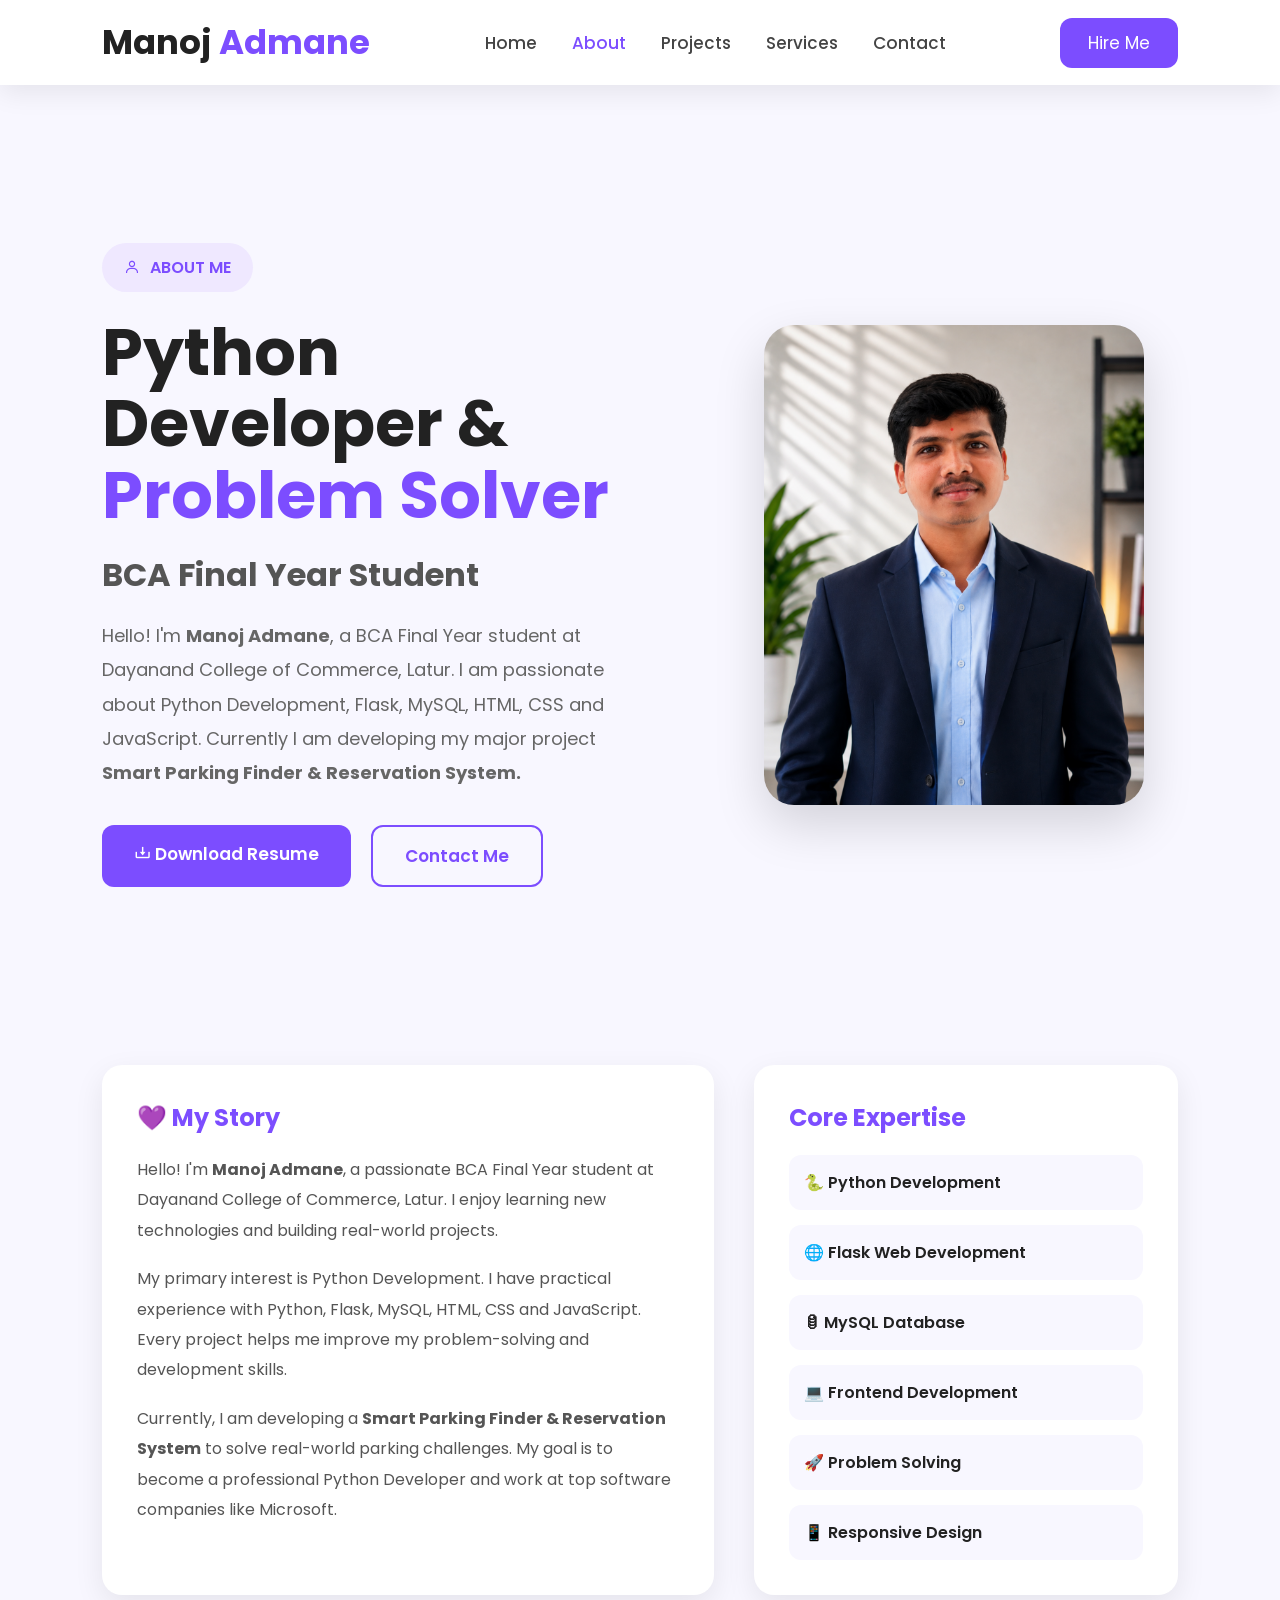
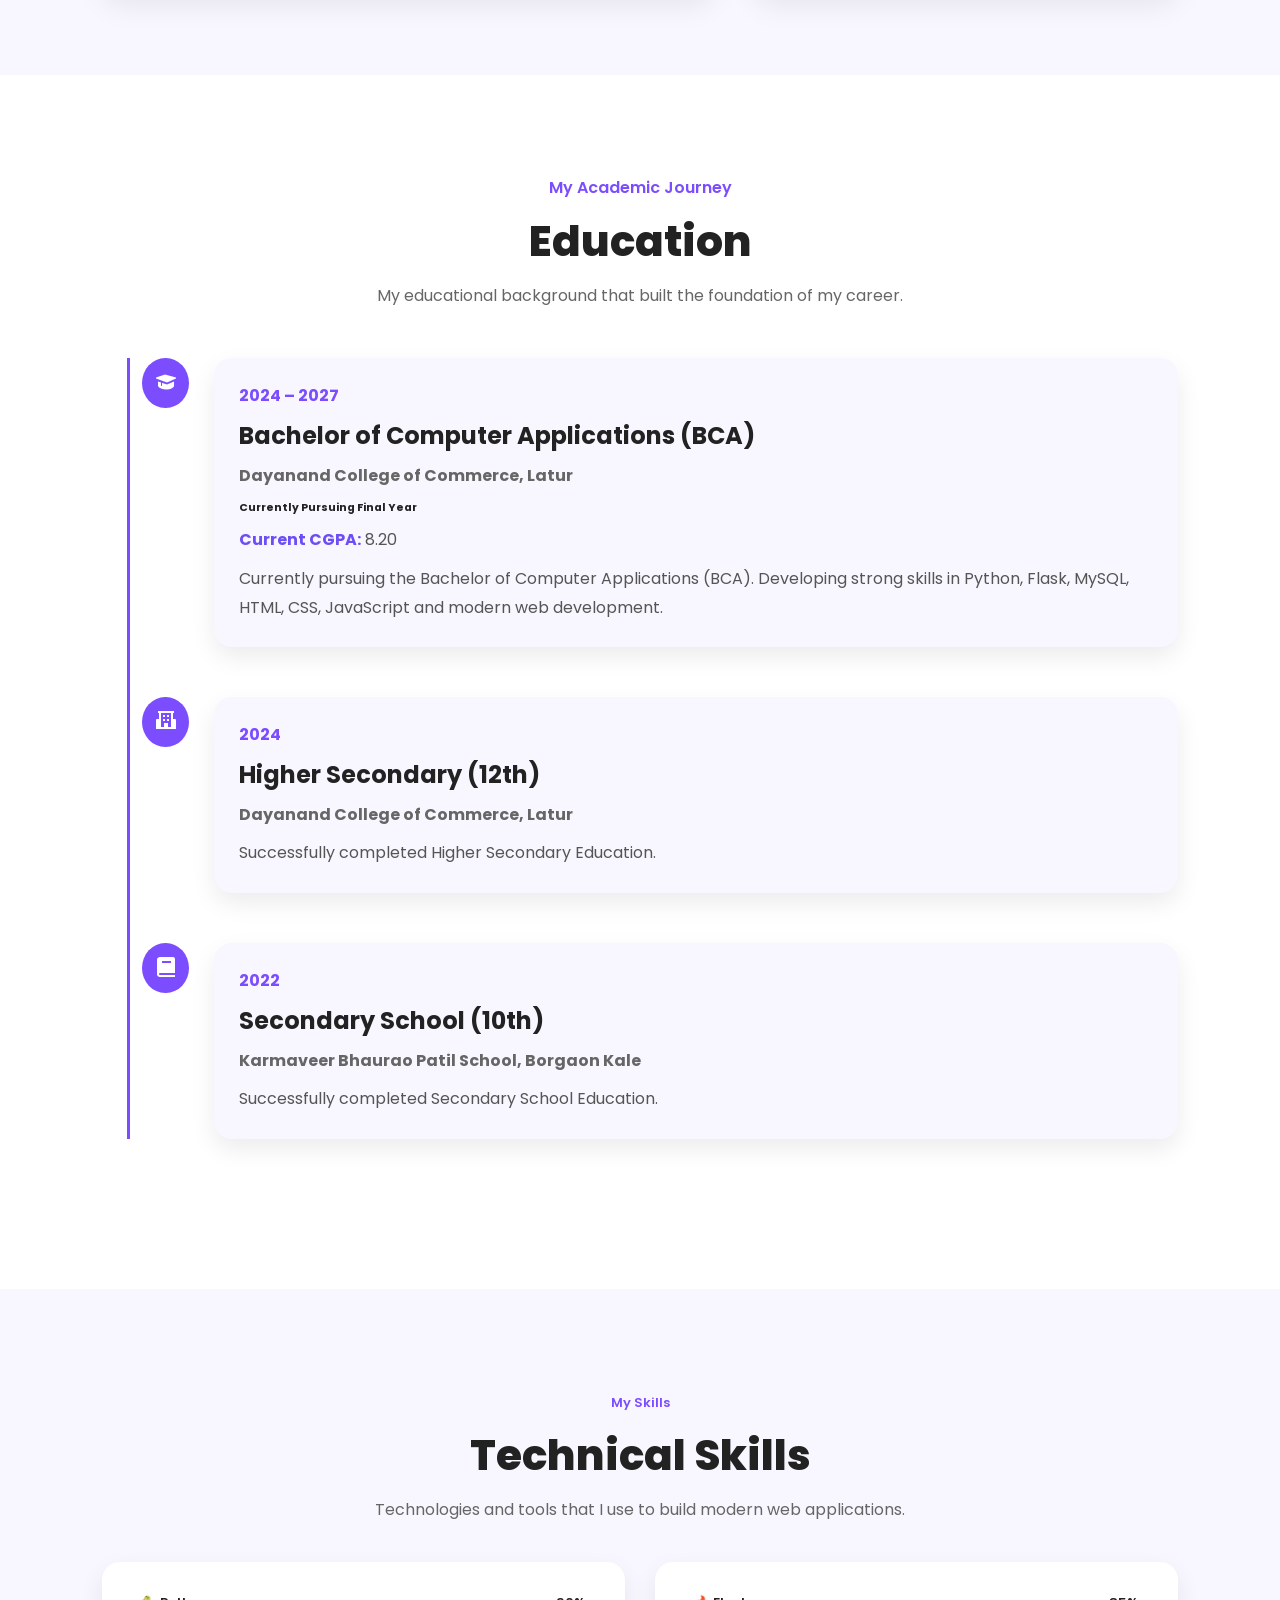
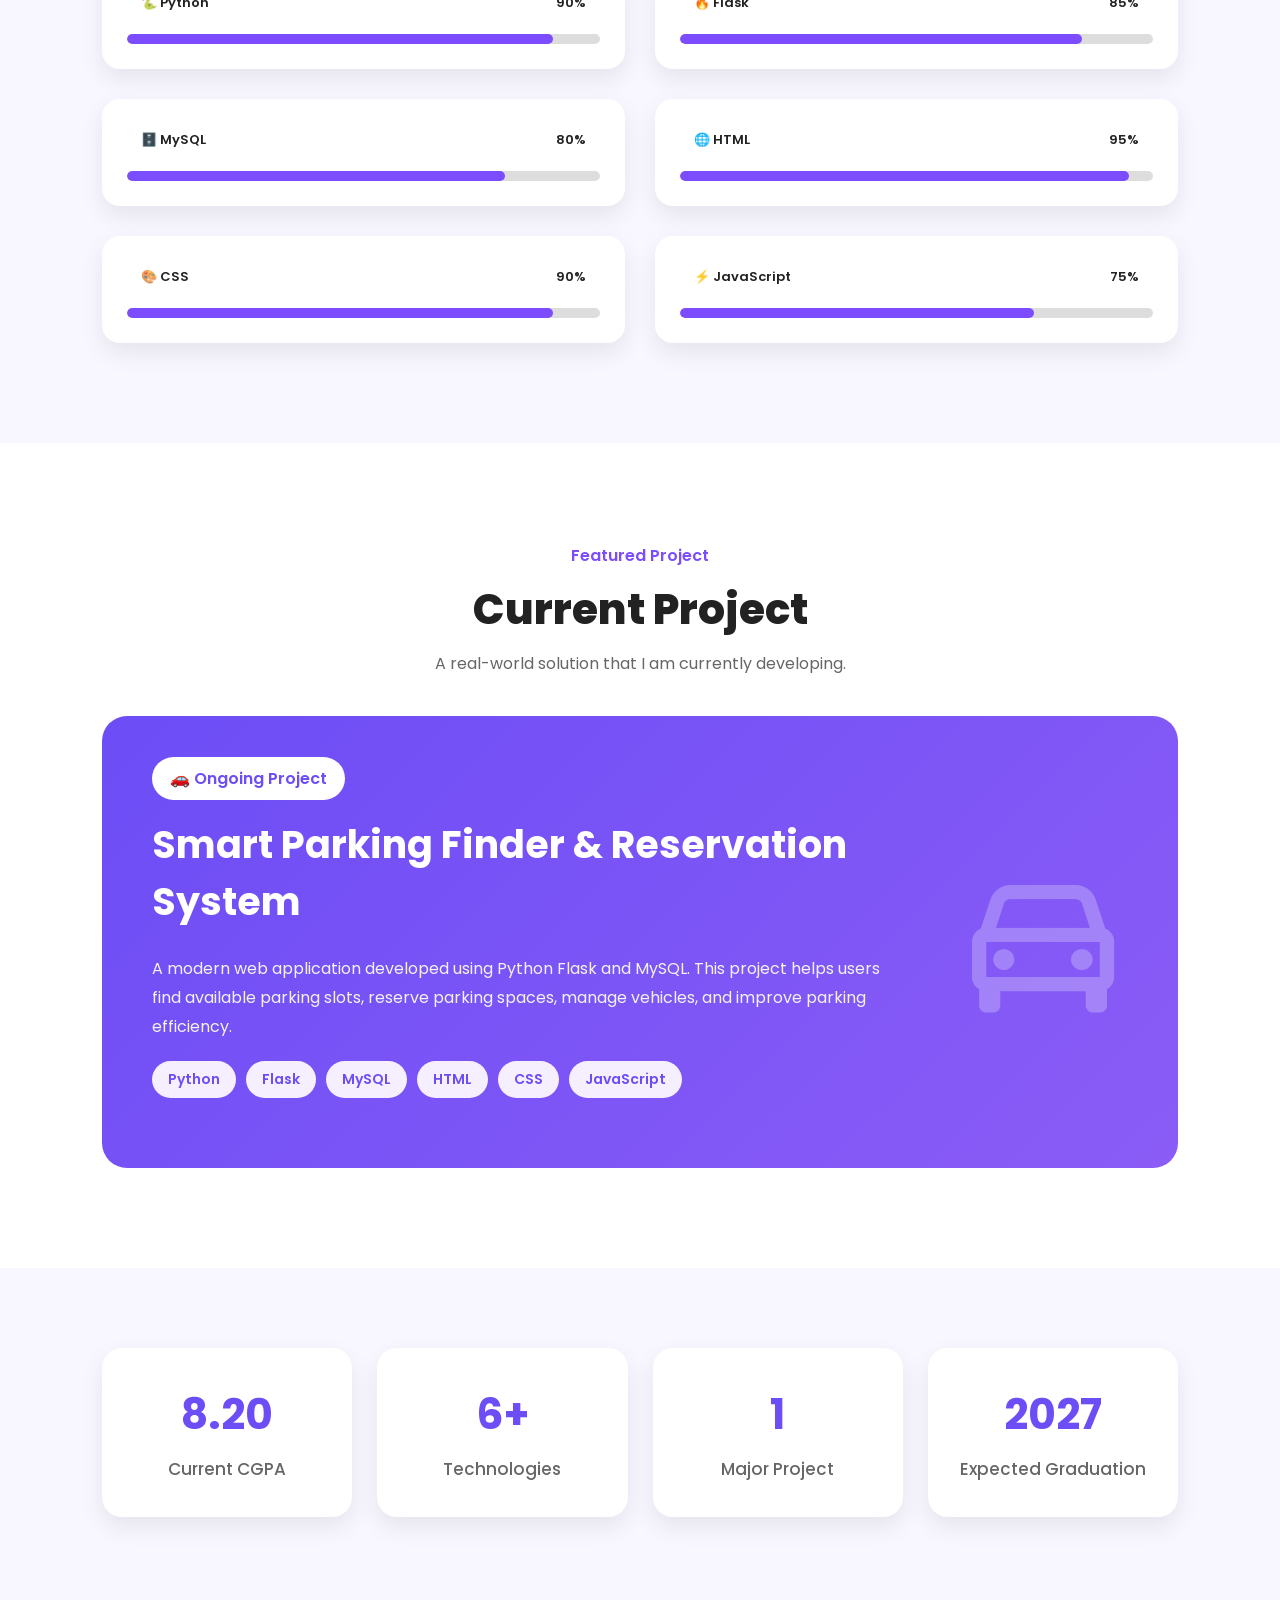
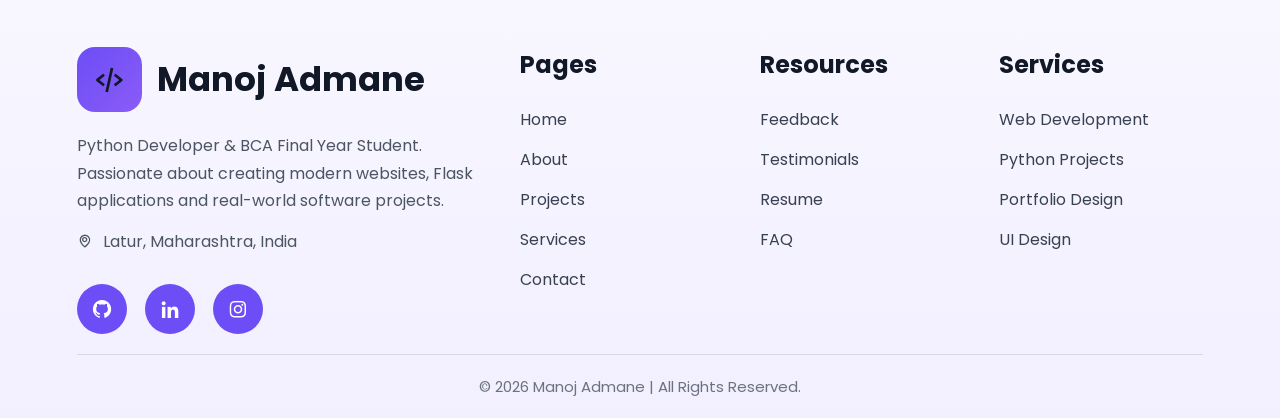
==== about.html @ c6936f76 "Fix image path" ====
<!DOCTYPE html>
<html lang="en">

<head>

    <meta charset="UTF-8">
    <meta name="viewport" content="width=device-width, initial-scale=1.0">

    <title>About | Manoj Admane</title>

    <!-- CSS -->
    <link rel="stylesheet" href="style.css">

    <!-- Boxicons -->
    <link href="https://unpkg.com/boxicons@2.1.4/css/boxicons.min.css" rel="stylesheet">

    <!-- Google Font -->
    <link href="https://fonts.googleapis.com/css2?family=Poppins:wght@300;400;500;600;700;800&display=swap" rel="stylesheet">

</head>

<body>

    <!-- ================= NAVBAR ================= -->

    <header class="header">

        <a href="index.html" class="logo">
            Manoj <span>Admane</span>
        </a>

        <nav class="navbar">

            <a href="index.html">Home</a>

            <a href="about.html" class="active">About</a>

            <a href="projects.html">Projects</a>

            <a href="services.html">Services</a>

            <a href="contact.html">Contact</a>

        </nav>

        <a href="contact.html" class="hire-btn">
            Hire Me
        </a>

    </header>

    <!-- ================= ABOUT HERO ================= -->

    <section class="about-hero">

        <div class="about-left">

            <span class="about-badge">

                <i class='bx bx-user'></i>

                ABOUT ME

            </span>

            <h1>

                Python Developer &

                <span>Problem Solver</span>

            </h1>

            <h3>BCA Final Year Student</h3>

            <p>

                Hello! I'm <strong>Manoj Admane</strong>, a BCA Final Year student
                at Dayanand College of Commerce, Latur.

                I am passionate about Python Development, Flask, MySQL,
                HTML, CSS and JavaScript.

                Currently I am developing my major project
                <strong>Smart Parking Finder & Reservation System.</strong>

            </p>

            <div class="about-btn">

                <a href="#" class="btn1">

                    <i class='bx bx-download'></i>

                    Download Resume

                </a>

                <a href="contact.html" class="btn2">

                    Contact Me

                </a>

            </div>

        </div>

        <div class="about-right">

            <div class="about-image">

                <img src="images/profile.png" alt="Manoj">

            </div>

        </div>

    </section>

    <!--================ ABOUT DETAILS ================-->

<section class="about-details">

    <div class="story-card">

        <h2>💜 My Story</h2>

        <p>
            Hello! I'm <strong>Manoj Admane</strong>, a passionate BCA Final Year
            student at Dayanand College of Commerce, Latur.
            I enjoy learning new technologies and building real-world projects.
        </p>

        <p>
            My primary interest is Python Development. I have practical
            experience with Python, Flask, MySQL, HTML, CSS and JavaScript.
            Every project helps me improve my problem-solving and development skills.
        </p>

        <p>
            Currently, I am developing a <strong>Smart Parking Finder &
            Reservation System</strong> to solve real-world parking challenges.
            My goal is to become a professional Python Developer and work at
            top software companies like Microsoft.
        </p>

    </div>

    

        <div class="expertise">

            <h2>Core Expertise</h2>

            <div class="skill-item">
                🐍 Python Development
            </div>

            <div class="skill-item">
                🌐 Flask Web Development
            </div>

            <div class="skill-item">
                🛢 MySQL Database
            </div>

            <div class="skill-item">
                💻 Frontend Development
            </div>

            <div class="skill-item">
                🚀 Problem Solving
            </div>

            <div class="skill-item">
                📱 Responsive Design
            </div>

        </div>

    </div>

</section>
<!--================ EDUCATION ================-->

<section class="education">

    <div class="section-heading">

        <span>My Academic Journey</span>

        <h2>Education</h2>

        <p>
            My educational background that built the foundation of my career.
        </p>

    </div>

    <div class="timeline">

        <!-- BCA -->
         <div class="timeline-item">

         <div class="timeline-icon">
          <i class='bx bxs-graduation'></i>
        </div>

         <div class="timeline-content">

        <span class="year">2024 – 2027</span>

        <h3>Bachelor of Computer Applications (BCA)</h3>

         <h4>Dayanand College of Commerce, Latur</h4>

        <h6>Currently Pursuing Final Year</h6>

         
          <p><strong>Current CGPA:</strong> 8.20</p>

         <p>
            Currently pursuing the Bachelor of Computer Applications (BCA).
            Developing strong skills in Python, Flask, MySQL, HTML, CSS,
            JavaScript and modern web development.
         </p>

        </div>
        </div>

        <!-- 12th -->

        <div class="timeline-item">

            <div class="timeline-icon">
                <i class='bx bxs-school'></i>
            </div>

            <div class="timeline-content">

                <span class="year">2024</span>

                <h3>Higher Secondary (12th)</h3>

                <h4>Dayanand College of Commerce, Latur</h4>

                <p>
                    Successfully completed Higher Secondary Education.
                </p>

            </div>

        </div>

        <!-- 10th -->

        <div class="timeline-item">

            <div class="timeline-icon">
                <i class='bx bxs-book'></i>
            </div>

            <div class="timeline-content">

                <span class="year">2022</span>

                <h3>Secondary School (10th)</h3>

                <h4>Karmaveer Bhaurao Patil School, Borgaon Kale</h4>

                <p>
                    Successfully completed Secondary School Education.
                </p>

            </div>

        </div>

    </div>

</section>

<!--================ TECHNICAL SKILLS ================-->

<section class="skills">

    <div class="section-heading">

        <span>My Skills</span>

        <h2>Technical Skills</h2>

        <p>
            Technologies and tools that I use to build modern web applications.
        </p>

    </div>

    <div class="skills-container">

        <div class="skill-card">

            <div class="skill-title">
                <span>🐍 Python</span>
                <span>90%</span>
            </div>

            <div class="progress">
                <div class="progress-bar python"></div>
            </div>

        </div>

        <div class="skill-card">

            <div class="skill-title">
                <span>🔥 Flask</span>
                <span>85%</span>
            </div>

            <div class="progress">
                <div class="progress-bar flask"></div>
            </div>

        </div>

        <div class="skill-card">

            <div class="skill-title">
                <span>🗄️ MySQL</span>
                <span>80%</span>
            </div>

            <div class="progress">
                <div class="progress-bar mysql"></div>
            </div>

        </div>

        <div class="skill-card">

            <div class="skill-title">
                <span>🌐 HTML</span>
                <span>95%</span>
            </div>

            <div class="progress">
                <div class="progress-bar html"></div>
            </div>

        </div>

        <div class="skill-card">

            <div class="skill-title">
                <span>🎨 CSS</span>
                <span>90%</span>
            </div>

            <div class="progress">
                <div class="progress-bar css"></div>
            </div>

        </div>

        <div class="skill-card">

            <div class="skill-title">
                <span>⚡ JavaScript</span>
                <span>75%</span>
            </div>

            <div class="progress">
                <div class="progress-bar js"></div>
            </div>

        </div>

    </div>

</section>

<!--================ CURRENT PROJECT ================-->

<section class="current-project">

    <div class="section-heading">

        <span>Featured Project</span>

        <h2>Current Project</h2>

        <p>
            A real-world solution that I am currently developing.
        </p>

    </div>

    <div class="project-card">

        <div class="project-left">

            <span class="project-badge">
                🚗 Ongoing Project
            </span>

            <h2>
                Smart Parking Finder &
                Reservation System
            </h2>

            <p>
                A modern web application developed using Python Flask and MySQL.
                This project helps users find available parking slots, reserve
                parking spaces, manage vehicles, and improve parking efficiency.
            </p>

            <div class="tech-stack">

                <span>Python</span>
                <span>Flask</span>
                <span>MySQL</span>
                <span>HTML</span>
                <span>CSS</span>
                <span>JavaScript</span>

            </div>

        </div>

        <div class="project-right">

            <i class='bx bx-car'></i>

        </div>

    </div>

</section>

<!--================ QUICK STATS ================-->

<section class="quick-stats">

    <div class="stat-card">

        <h2>8.20</h2>

        <p>Current CGPA</p>

    </div>

    <div class="stat-card">

        <h2>6+</h2>

        <p>Technologies</p>

    </div>

    <div class="stat-card">

        <h2>1</h2>

        <p>Major Project</p>

    </div>

    <div class="stat-card">

        <h2>2027</h2>

        <p>Expected Graduation</p>

    </div>

</section>

<!--================ FOOTER ================-->

<footer class="footer">

    <div class="footer-container">

        <!-- Left -->

        <div class="footer-left">

            <div class="footer-logo">

                <i class='bx bx-code-alt'></i>

                <h2>Manoj Admane</h2>

            </div>

            <p>
                Python Developer & BCA Final Year Student.
                Passionate about creating modern websites,
                Flask applications and real-world software projects.
            </p>

            <div class="footer-location">

                <i class='bx bx-map'></i>

                Latur, Maharashtra, India

            </div>

            <div class="social-icons">

    <!-- GitHub -->
    <a href="https://github.com/manojadmane" target="_blank">
        <i class='bx bxl-github'></i>
    </a>

    <!-- LinkedIn -->
    <a href="https://www.linkedin.com/in/manoj-admane-4b018b422/" target="_blank">
        <i class='bx bxl-linkedin'></i>
    </a>

    <!-- Instagram -->
    <a href="https://www.instagram.com/manoj_admane_45/" target="_blank">
        <i class='bx bxl-instagram'></i>
    </a>

</div>

        </div>

        <!-- Pages -->

        <div class="footer-links">

            <h3>Pages</h3>

            <a href="#">Home</a>

            <a href="#">About</a>

            <a href="#">Projects</a>

            <a href="#">Services</a>

            <a href="#">Contact</a>

        </div>

        <!-- Resources -->

        <div class="footer-links">

            <h3>Resources</h3>

            <a href="#">Feedback</a>

            <a href="#">Testimonials</a>

            <a href="#">Resume</a>

            <a href="#">FAQ</a>

        </div>

        <!-- Services -->

        <div class="footer-links">

            <h3>Services</h3>

            <a href="#">Web Development</a>

            <a href="#">Python Projects</a>

            <a href="#">Portfolio Design</a>

            <a href="#">UI Design</a>

        </div>

    </div>

    

       

    <div class="footer-copy">

        © 2026 Manoj Admane | All Rights Reserved.

    </div>

</footer>

<script src="script.js"></script>

</body>

</html>
---- style.css ----
*{
    margin:0;
    padding:0;
    box-sizing:border-box;
    font-family:'Poppins',sans-serif;
}

html{
    scroll-behavior:smooth;
}

 body{
    background:#f8f7ff;
    color:#222;
    padding-top:85px;
}

a{
    text-decoration:none;
}

img{
    max-width:100%;
    display:block;
}

section{
    padding:100px 8%;
}
/*==============================
          NAVBAR
==============================*/

.header{

    width:100%;
    height:85px;

    background:#fff;

    display:flex;
    justify-content:space-between;
    align-items:center;

    padding:0 8%;

    position:fixed;
    top:0;
    left:0;

    z-index:1000;

    box-shadow:0 8px 25px rgba(0,0,0,.08);

}

.logo{

    font-size:34px;
    font-weight:700;

    color:#222;

}

.logo span{

    color:#7C4DFF;

}

.navbar{

    display:flex;
    gap:35px;

}

.navbar a{

    color:#444;
    font-size:18px;
    font-weight:500;

    transition:.3s;

}

.navbar a:hover,
.navbar .active{

    color:#7C4DFF;

}

.hire-btn{

    background:#7C4DFF;

    color:#fff;

    padding:14px 28px;

    border-radius:12px;

    font-size:17px;

    transition:.3s;

}

.hire-btn:hover{

    transform:translateY(-4px);

    box-shadow:0 15px 30px rgba(124,77,255,.35);

}

/*==============================
            HERO
==============================*/

.hero{
    width:100%;
    min-height:100vh;
    display:flex;
    justify-content:space-between;
    align-items:center;
    gap:80px;

    padding:140px 8% 60px;   /* Top padding वाढवला */
}
.hero-left{
    width:55%;
}

.hero-right{
    width:45%;
    display:flex;
    justify-content:flex-end;
    align-items:center;
}

.hero-image{
    width:380px;
    height:470px;
    overflow:hidden;
    border-radius:30px;
    background:#fff;
    box-shadow:0 20px 50px rgba(0,0,0,.15);
}

.hero-image img{
    width:100%;
    height:100%;
    object-fit:cover;
}
/* Badge */

.hero-badge{

    display:flex;
    gap:15px;

    margin-bottom:35px;

}

.hero-badge span{

    background:#efe8ff;

    color:#7C4DFF;

    padding:12px 22px;

    border-radius:50px;

    font-size:15px;

    font-weight:600;

}

/* Heading */

.hero-left h5{

    color:#888;

    letter-spacing:5px;

    margin-bottom:15px;

    font-size:18px;

}

.hero-left h1{

    font-size:75px;

    font-weight:800;

    line-height:1.1;

    margin-bottom:15px;

}

.hero-left h1 span{

    color:#7C4DFF;

}

.hero-left h3{

    font-size:34px;

    color:#444;

    margin-bottom:20px;

}

.hero-left p{

    font-size:18px;

    color:#666;

    line-height:1.9;

    max-width:650px;

    margin-bottom:35px;

}

/* Buttons */

.hero-btn{

    display:flex;

    gap:20px;

}

.btn1,
.btn2{

    padding:16px 32px;

    border-radius:12px;

    font-size:17px;

    font-weight:600;

    transition:.3s;

}

.btn1{

    background:#7C4DFF;

    color:#fff;

}

.btn2{

    border:2px solid #7C4DFF;

    color:#7C4DFF;

}

.btn1:hover{

    transform:translateY(-5px);

    box-shadow:0 15px 30px rgba(124,77,255,.35);

}

.btn2:hover{

    background:#7C4DFF;

    color:#fff;

}

/* Image */

.hero{
    width:100%;
    min-height:100vh;
    display:flex;
    justify-content:space-between;
    align-items:center;
    gap:40px;

    padding:120px 10% 60px;
}


.hero-image img{
    width:100%;
    height:100%;
    object-fit:cover;
    border-radius:30px;
}
.hero-text{
    max-width:500px;
}

.hero-text p{
    line-height:1.8;
    font-size:1.15rem;
}
.hero-text h1{
    font-size:4.5rem;
    font-weight:800;
    line-height:1.1;
}

.hero-text h2{
    font-size:2.2rem;
    color:#6c4df6;
    margin:20px 0;
}
.hero-btns{
    margin-top:35px;
    display:flex;
    gap:20px;
}
header{
    padding:18px 8%;
}

.logo{
    font-size:2.2rem;
}
.hero-image{
    position:relative;
}

.hero-image::before{
    content:"";
    position:absolute;
    width:420px;
    height:420px;
    background:#8b5cf6;
    filter:blur(120px);
    opacity:.18;
    z-index:-1;
    border-radius:50%;
}


.hero-image img{
    width: 100%;
    height: 100%;
    object-fit: cover;
    border-radius: 30px;
}
.hero-left{
    width:55%;
    margin-left:70px;
}
.btn1:hover{
    transform: translateY(-5px);
    box-shadow: 0 15px 35px rgba(108,77,246,.35);
}

.btn2:hover{
    background:#6c4df6;
    color:#fff;
}
.hero{
    min-height:75vh;
    padding:60px 8% 30px;
}
.hero-image img{
    box-shadow:0 25px 50px rgba(0,0,0,.18);
}
.hero-image{
    width:430px;
    height:530px;
    overflow:hidden;
    border-radius:30px;
    background:#fff;

    border:6px solid #ffffff;

    box-shadow:
        0 25px 60px rgba(0,0,0,0.18),
        0 0 35px rgba(124,77,255,0.20);

    transition:0.4s ease;
}

.hero-image:hover{
    transform:translateY(-8px);

    box-shadow:
        0 35px 70px rgba(0,0,0,0.22),
        0 0 50px rgba(124,77,255,0.35);
}
.hero-image::before{
    content:"";
    position:absolute;
    inset:-20px;
    background:radial-gradient(circle,#7C4DFF33,transparent 70%);
    z-index:-1;
    filter:blur(30px);
}

/*==============================
      TOOLS & TECHNOLOGIES
==============================*/

.tools{
    padding:55px 8%;
    background:#f8f7ff;
}

.section-heading{
    text-align:center;
    margin-bottom:40px;
}

.section-heading span{
    color:#7C4DFF;
    font-size:16px;
    font-weight:600;
}

.section-heading h2{
    font-size:42px;
    margin:10px 0;
    color:#222;
    font-weight:800;
}

.section-heading h2 span{
    color:#7C4DFF;
}

.section-heading p{
    color:#666;
    font-size:16px;
}

.tools-grid{
    display:grid;
    grid-template-columns:repeat(2,1fr);
    gap:20px;
}

.tool-card{
    background:#fff;
    padding:22px;
    border-radius:18px;
    box-shadow:0 10px 25px rgba(0,0,0,.06);
    transition:.3s;
}

.tool-card:hover{
    transform:translateY(-6px);
    box-shadow:0 18px 35px rgba(124,77,255,.18);
}

.tool-title{
    display:flex;
    align-items:center;
    gap:15px;
    margin-bottom:20px;
}

.tool-icon{
    width:58px;
    height:58px;
    border-radius:15px;
    display:flex;
    justify-content:center;
    align-items:center;
    color:#fff;
    font-size:24px;
}

.front{
    background:linear-gradient(135deg,#4F8EF7,#6FB8FF);
}

.back{
    background:linear-gradient(135deg,#12C48B,#39D98A);
}

.lang{
    background:linear-gradient(135deg,#7C4DFF,#9C6BFF);
}

.db{
    background:linear-gradient(135deg,#FF4D8D,#FF77B7);
}

.tools-icon{
    background:linear-gradient(135deg,#FF8A00,#FFB000);
}

.tool-title h3{
    font-size:20px;
    color:#222;
    margin-bottom:4px;
}

.tool-title span{
    color:#888;
    font-size:13px;
}

.tool-list{
    display:flex;
    flex-wrap:wrap;
    gap:10px;
}

.tool-item{
    background:#f4f1ff;
    color:#333;
    padding:8px 14px;
    border-radius:10px;
    font-size:14px;
    font-weight:500;
    display:flex;
    align-items:center;
    gap:6px;
    transition:.3s;
}

.tool-item:hover{
    background:#7C4DFF;
    color:#fff;
}

.tool-item i{
    font-size:18px;
}
/*==================================
    EXPERIENCE & EDUCATION
==================================*/

.journey{
    padding:20px 4%;
    background:#f8f9ff;
}

.journey-grid{
    display:grid;
    grid-template-columns:repeat(2,1fr);
    gap:40px;
    margin-top:60px;
}

.left-column,
.right-column{
    display:flex;
    flex-direction:column;
    gap:10px;
}

.journey-card{
    background:#fff;
    border-radius:25px;
    padding:35px;
    box-shadow:0 15px 35px rgba(0,0,0,.08);
    transition:.4s;
    border:1px solid #eee;
}

.journey-card:hover{
    transform:translateY(-10px);
    box-shadow:0 25px 55px rgba(124,77,255,.18);
}

.card-icon{
    width:70px;
    height:70px;
    background:linear-gradient(135deg,#7C4DFF,#9F6BFF);
    color:#fff;
    display:flex;
    justify-content:center;
    align-items:center;
    border-radius:18px;
    font-size:32px;
    margin-bottom:20px;
}

.card-badge{
    display:inline-block;
    padding:8px 18px;
    background:#efe8ff;
    color:#7C4DFF;
    border-radius:30px;
    font-size:14px;
    font-weight:600;
    margin-bottom:18px;
}

.card-date{
    display:block;
    margin:10px 0 18px;
    color:#888;
    font-size:15px;
}

.journey-card h3{
    font-size:26px;
    color:#222;
    margin-bottom:10px;
}

.journey-card h4{
    color:#7C4DFF;
    margin-bottom:10px;
    font-size:18px;
}

.journey-card p{
    color:#666;
    line-height:1.8;
    margin-bottom:20px;
}

.card-tags{
    display:flex;
    flex-wrap:wrap;
    gap:10px;
}

.card-tags span{
    padding:8px 16px;
    background:#f4f1ff;
    color:#7C4DFF;
    border-radius:30px;
    font-size:14px;
    font-weight:600;
    transition:.3s;
}

.card-tags span:hover{
    background:#7C4DFF;
    color:#fff;
}

.small-card{
    min-height:260px;
}

/* Mobile */

@media(max-width:992px){

    .journey-grid{
        grid-template-columns:1fr;
    }

}
.journey-card{
    height:100%;
    display:flex;
    flex-direction:column;
}

.left-column,
.right-column{
    display:flex;
    flex-direction:column;
    gap:35px;
}
/* ===============================
   EXTRA TECH CARDS
=============================== */

.tech-grid{
    display:grid;
    grid-template-columns:repeat(2,1fr);
    gap:35px;
    margin-top:35px;
}

.tech-card{
    background:#fff;
    border-radius:25px;
    padding:35px;
    box-shadow:0 15px 35px rgba(0,0,0,.08);
    transition:.3s;
}

.tech-card:hover{
    transform:translateY(-8px);
    box-shadow:0 20px 45px rgba(124,77,255,.18);
}

.tech-header{
    display:flex;
    align-items:center;
    gap:18px;
    margin-bottom:25px;
}

.tech-icon{
    width:70px;
    height:70px;
    border-radius:20px;
    display:flex;
    justify-content:center;
    align-items:center;
    color:#fff;
    font-size:30px;
}

/* Colors */

.blue{
    background:linear-gradient(135deg,#4F7CFF,#6C63FF);
}

.orange{
    background:linear-gradient(135deg,#FF7A18,#FF4D4D);
}

.purple{
    background:linear-gradient(135deg,#B933FF,#7C4DFF);
}

.tech-header h3{
    font-size:30px;
    color:#222;
    margin-bottom:5px;
}

.tech-header p{
    color:#777;
    font-size:18px;
}

.tech-card hr{
    border:none;
    height:1px;
    background:#ececec;
    margin:25px 0;
}

.tech-list{
    display:flex;
    flex-wrap:wrap;
    gap:15px;
}

.tech-list span{
    background:#f4f1ff;
    padding:12px 18px;
    border-radius:12px;
    font-weight:500;
    transition:.3s;
}

.tech-list span:hover{
    background:#7C4DFF;
    color:#fff;
}

@media(max-width:992px){

    .tech-grid{
        grid-template-columns:1fr;
    }

}
.tool-title i{

    width:70px;
    height:70px;

    display:flex;
    align-items:center;
    justify-content:center;

    border-radius:20px;

    color:#fff;
    font-size:30px;

    background:linear-gradient(135deg,#6C63FF,#9F6BFF);
}
.orange{
    background:linear-gradient(135deg,#ff7a18,#ff4b2b);
}
.blue{
    background:linear-gradient(135deg,#4F6BFF,#5A8CFF);
}
.purple{
    background:linear-gradient(135deg,#8E2DE2,#C44CFF);
}
.experience-card{
    padding:25px;   /* आधी 35px होते */
}
.experience-card{
    height:430px;
    overflow:hidden;
}
.exp-icon{
    width:60px;
    height:60px;
    font-size:28px;
    margin-bottom:18px;
}
.exp-content h3{
    font-size:20px;
}

.exp-content h4{
    font-size:17px;
}
.exp-content p{
    font-size:16px;
    line-height:1.6;
}
.skills span{
    padding:6px 14px;
    font-size:13px;
}
.experience-grid{
    display:grid;
    grid-template-columns:repeat(2, 420px);
    justify-content:center;
    gap:25px;
}
.tool-card{

    background:rgba(255,255,255,.85);

    backdrop-filter:blur(12px);

    border:1px solid rgba(255,255,255,.6);

    border-radius:28px;

    box-shadow:0 20px 45px rgba(0,0,0,.08);

    transition:.4s;

    overflow:hidden;

    position:relative;

}
.frontend{

background:linear-gradient(135deg,#ffffff,#eef8ff);

}
.backend{

background:linear-gradient(135deg,#ffffff,#effff9);

}
.database{

background:linear-gradient(135deg,#ffffff,#fff1ff);

}
.programming{

background:linear-gradient(135deg,#ffffff,#eef3ff);

}
.tool-card:hover{

transform:translateY(-12px);

box-shadow:0 25px 60px rgba(124,77,255,.18);

}
.tool-card::before{

content:"";

position:absolute;

top:-80px;

right:-80px;

width:180px;

height:180px;

background:rgba(124,77,255,.08);

border-radius:50%;

filter:blur(35px);

}
.tool-title i{

width:75px;

height:75px;

display:flex;

justify-content:center;

align-items:center;

border-radius:20px;

color:#fff;

font-size:34px;

}
.frontend .tool-title i{

background:linear-gradient(135deg,#17c6ff,#3f7cff);

}
.backend .tool-title i{

background:linear-gradient(135deg,#17d58d,#19c3b7);

}
.database .tool-title i{

background:linear-gradient(135deg,#c33cff,#ff56d6);

}
.programming .tool-title i{

background:linear-gradient(135deg,#4775ff,#5b8cff);

}
.tool-item{

background:#fff;

border:1px solid #f0f0f0;

border-radius:14px;

padding:14px 18px;

transition:.35s;

}
.tool-item:hover{

background:#7C4DFF;

color:#fff;

transform:translateY(-4px);

box-shadow:0 10px 25px rgba(124,77,255,.25);

}
.tool-card{
    background: rgba(255,255,255,.75);
    backdrop-filter: blur(18px);
    -webkit-backdrop-filter: blur(18px);

    border:1px solid rgba(255,255,255,.6);

    border-radius:30px;

    box-shadow:
    0 20px 60px rgba(124,77,255,.08);

    transition:.4s;
}
.tool-card:hover{

    transform:translateY(-10px) scale(1.02);

    box-shadow:
    0 35px 70px rgba(124,77,255,.18);

}
.tools{

    background:
    radial-gradient(circle at top left,#ede8ff,#ffffff 60%),
    radial-gradient(circle at bottom right,#f8f5ff,#ffffff);

}
.tool-icon{

    width:75px;
    height:75px;

    border-radius:22px;

    background:linear-gradient(135deg,#7C4DFF,#9F7AEA);

    display:flex;
    justify-content:center;
    align-items:center;

    color:#fff;

    font-size:34px;

    box-shadow:
    0 20px 40px rgba(124,77,255,.30);

}
.tech{

    padding:13px 22px;

    background:#fff;

    border:1px solid #ececec;

    border-radius:15px;

    transition:.35s;

}

.tech:hover{

    background:#7C4DFF;

    color:#fff;

    border-color:#7C4DFF;

    transform:translateY(-4px);

}
.section-title{

    font-size:64px;

    font-weight:800;

}

.section-title span{

    background:linear-gradient(90deg,#7C4DFF,#A855F7);

    -webkit-background-clip:text;

    color:transparent;

}
.tool-icon i{

    font-size:34px;
    color:#fff;

}
.skill-tag i{
    font-size:18px;
    color:#6c4df6;
    margin-right:8px;
}

.skill-tag{
    display:flex;
    align-items:center;
    gap:8px;
}
.tools{

padding:100px 8%;

background:linear-gradient(135deg,#f4f2ff,#eef6ff);

}

.section-title{

text-align:center;

margin-bottom:70px;

}

.section-title span{

color:#6C4CF1;

font-size:18px;

font-weight:600;

}

.section-title h2{

font-size:65px;

font-weight:800;

margin:20px 0;

}

.section-title h2 span{

color:#6C4CF1;

}

.section-title p{

font-size:22px;

color:#666;

}

.tools-container{

display:grid;

grid-template-columns:repeat(2,1fr);

gap:35px;

}

.card{

background:#fff;

border-radius:30px;

padding:40px;

box-shadow:

0 15px 40px rgba(100,100,111,.12);

min-height:330px;

transition:.4s;

}

.card:hover{

transform:translateY(-10px);

box-shadow:

0 30px 70px rgba(108,76,241,.18);

}
/*==========================
      FEEDBACK SECTION
==========================*/

.feedback{
    padding:100px 8%;
    background:#f7f5ff;
}

.feedback .section-heading{
    text-align:center;
    margin-bottom:60px;
}

.feedback .section-heading span{
    display:inline-flex;
    align-items:center;
    gap:8px;
    padding:10px 22px;
    border-radius:50px;
    background:#fff;
    color:#6c4df6;
    font-weight:600;
    box-shadow:0 8px 25px rgba(108,77,246,.12);
}

.feedback .section-heading h2{
    margin-top:20px;
    font-size:65px;
    font-weight:800;
}

.feedback .section-heading h2 span{
    color:#6c4df6;
}

.feedback .section-heading p{
    margin-top:18px;
    font-size:22px;
    color:#666;
}

.feedback-container{
    display:grid;
    grid-template-columns:1fr 1fr;
    gap:40px;
}

.feedback-left,
.feedback-right{
    background:#fff;
    border-radius:28px;
    padding:40px;
    box-shadow:0 20px 60px rgba(0,0,0,.05);
}

.feedback-left h3,
.feedback-right h3{
    font-size:34px;
    margin-bottom:30px;
}

.feedback-box{
    display:flex;
    align-items:center;
    gap:18px;
    padding:22px;
    border-radius:20px;
    background:#fafafa;
    margin-bottom:20px;
    transition:.3s;
}

.feedback-box:hover{
    transform:translateY(-5px);
}

.icon{
    width:70px;
    height:70px;
    display:flex;
    justify-content:center;
    align-items:center;
    border-radius:18px;
    font-size:30px;
}

.green{
    background:#dff8e7;
    color:#16b364;
}

.blue{
    background:#dceeff;
    color:#3578ff;
}

.purple{
    background:#efe3ff;
    color:#8b3dff;
}

.feedback-box h4{
    font-size:24px;
    margin-bottom:6px;
}

.feedback-box p{
    color:#666;
}

.feedback-btn{
    width:100%;
    margin-top:20px;
    padding:18px;
    border:none;
    border-radius:18px;
    background:linear-gradient(90deg,#6c4df6,#8d63ff);
    color:#fff;
    font-size:18px;
    font-weight:600;
    cursor:pointer;
    transition:.3s;
}

.feedback-btn:hover{
    transform:translateY(-4px);
}

.community{
    margin-top:35px;
    background:#fafafa;
    padding:30px;
    border-radius:22px;
}

.community h3{
    margin-bottom:25px;
}

.community-grid{
    display:grid;
    grid-template-columns:repeat(2,1fr);
    gap:25px;
    text-align:center;
}

.community-grid h2{
    color:#6c4df6;
    font-size:42px;
}

.community-grid p{
    color:#666;
}

.review-card{
    background:#fafafa;
    padding:24px;
    border-radius:20px;
    margin-bottom:22px;
    transition:.3s;
}

.review-card:hover{
    transform:translateY(-5px);
}

.review-card p{
    margin:15px 0;
    color:#555;
    line-height:1.8;
}

.review-card span{
    color:#666;
}

.testimonial-btn{
    width:100%;
    margin-top:25px;
    padding:18px;
    border:none;
    border-radius:18px;
    background:linear-gradient(90deg,#6c4df6,#8d63ff);
    color:#fff;
    font-size:18px;
    font-weight:600;
    cursor:pointer;
}

.testimonial-btn:hover{
    transform:translateY(-4px);
}
/*==========================
        FOOTER
==========================*/

.footer{
    background:#f4f1ff;
    color:#111827;
    padding:50px 6% 20px;
}

.footer-container{
    display:grid;
    grid-template-columns:2fr 1fr 1fr 1fr;
    gap:35px;
    margin-bottom:20px;
}

.footer-logo{
    display:flex;
    align-items:center;
    gap:15px;
    margin-bottom:20px;
}
.footer-logo h2,
.footer-links h3{
    color:#111827;
}

.footer-left p,
.footer-location,
.footer-links a,
.footer-copy{
    color:#64748b;
}

.footer-logo i{
    width:65px;
    height:65px;
    display:flex;
    justify-content:center;
    align-items:center;
    border-radius:18px;
    background:linear-gradient(135deg,#6c4df6,#8b5cf6);
    font-size:32px;
}

.footer-logo h2{
    font-size:34px;
}

.footer-left p{
    color:#4b5563;
    line-height:1.7;
    margin:15px 0;
}

.footer-location{
    display:flex;
    align-items:center;
    gap:10px;
    color:#4b5563;
    margin-bottom:30px;
}

.footer-social{
    display:flex;
    gap:15px;
}

.footer-social a{
    width:50px;
    height:50px;
    display:flex;
    justify-content:center;
    align-items:center;
    background:#1e293b;
    color:#fff;
    border-radius:50%;
    text-decoration:none;
    font-size:22px;
    transition:.3s;
}

.footer-social a:hover{
    background:#6c4df6;
    transform:translateY(-5px);
}

.footer-links h3{
    margin-bottom:25px;
    font-size:24px;
     color:#111827;
}

.footer-links a{
    display:block;
    color:#374151;
    text-decoration:none;
    margin-bottom:15px;
    transition:.3s;
}

.footer-links a:hover{
    color:#6c4df6;
    padding-left:8px;
}

.footer-card{
    margin:30px 0;
    background:linear-gradient(135deg,#6c4df6,#8b5cf6);
    border-radius:28px;
    padding:30px;
    display:flex;
    justify-content:space-between;
    align-items:center;
    flex-wrap:wrap;
}

.footer-card span{
    color:#e9d5ff;
    font-size:14px;
    letter-spacing:1px;
}

.footer-card h3{
    font-size:36px;
    margin:12px 0;
}

.footer-card p{
    color:#ede9fe;
}

.footer-card a{
    padding:18px 35px;
    background:#fff;
    color:#6c4df6;
    text-decoration:none;
    border-radius:50px;
    font-weight:600;
    display:flex;
    align-items:center;
    gap:10px;
    transition:.3s;
}

.footer-card a:hover{
    transform:translateY(-4px);
}

.footer-copy{
    text-align:center;
    color:#6b7280;
    border-top:1px solid #d9d6e8;
    padding-top:20px;
    font-size:15px;
}

/*========== Responsive ==========*/

@media(max-width:991px){

.footer-container{
grid-template-columns:1fr 1fr;
}

.footer-card{
flex-direction:column;
text-align:center;
gap:30px;
}

}

@media(max-width:768px){

.footer-container{
grid-template-columns:1fr;
text-align:center;
}

.footer-logo,
.footer-location,
.footer-social{
justify-content:center;
}

.footer-card h3{
font-size:28px;
}

}
.hero{
    min-height:48vh;
    padding:35px 8% 20px;
    display:flex;
    justify-content:space-between;
    align-items:center;
    gap:60px;
}

.hero-left{
    flex:1;
}

.hero-left h5{
    font-size:14px;
    letter-spacing:2px;
    margin-bottom:10px;
    color:#6c4df6;
}

.hero-left h1{
    font-size:52px;
    font-weight:800;
    line-height:1.1;
    margin-bottom:8px;
}

.hero-left h3{
    font-size:24px;
    color:#6c4df6;
    margin-bottom:15px;
}

.hero-left p{
    font-size:16px;
    line-height:1.8;
    max-width:580px;
    margin-bottom:22px;
    color:#555;
}

.hero-btn{
    display:flex;
    gap:15px;
}

.hero-btn a{
    padding:12px 28px;
    border-radius:50px;
    font-size:15px;
}

.hero-image{
    width:270px;
    height:330px;
}

.hero-image img{
    width:100%;
    height:100%;
    object-fit:cover;
    border-radius:25px;
    box-shadow:0 20px 50px rgba(108,77,246,.25);
}
.footer{
    background:linear-gradient(180deg,#f8f7ff 0%,#f2efff 100%);
    padding:60px 8%;
}
.header{
    padding:15px 8%;
}
.logo{
    font-size:34px;
}
.navbar a{
    font-size:17px;
}
.hire-btn{
    padding:12px 28px;
}
margin-bottom: 30px;
padding-bottom: 30px;


.feedback{
    padding-bottom:40px;
    margin-bottom:0;
}

.contact{
    padding:0;
    margin:0;
    height:0;
    min-height:0;
}

.footer{
    margin-top:0;
    padding:50px 6% 20px;
}

/* ABOUT PAGE */

.about-hero{
    display:flex;
    justify-content:space-between;
    align-items:center;
    gap:80px;
    padding:140px 8% 80px;
    min-height:100vh;
    background:#f8f7ff;
}

.about-left{
    width:55%;
}

.about-right{
    width:45%;
    display:flex;
    justify-content:center;
}

.about-badge{
    display:inline-flex;
    align-items:center;
    gap:10px;
    background:#efe8ff;
    color:#7C4DFF;
    padding:12px 22px;
    border-radius:50px;
    font-weight:600;
    margin-bottom:25px;
}

.about-left h1{
    font-size:65px;
    line-height:1.1;
    margin-bottom:20px;
}

.about-left h1 span{
    color:#7C4DFF;
}

.about-left h3{
    font-size:32px;
    color:#555;
    margin-bottom:20px;
}

.about-left p{
    font-size:18px;
    line-height:1.9;
    color:#666;
    margin-bottom:35px;
}

.about-btn{
    display:flex;
    gap:20px;
}

.about-image{
    width:380px;
    height:480px;
    overflow:hidden;
    border-radius:30px;
    box-shadow:0 20px 50px rgba(0,0,0,.15);
}

.about-image img{
    width:100%;
    height:100%;
    object-fit:cover;
}


/*================ ABOUT DETAILS ================*/

.about-details{
    display:grid;
    grid-template-columns:1.3fr .9fr;
    gap:40px;
    padding:80px 8%;
}

.story-card,
.expertise{
    background:#fff;
    padding:35px;
    border-radius:20px;
    box-shadow:0 10px 30px rgba(0,0,0,.08);
}

.story-card h2,
.expertise h2{
    color:#7C4DFF;
    margin-bottom:20px;
}

.story-card p{
    line-height:1.9;
    color:#555;
    margin-bottom:18px;
}

.stats{
    display:flex;
    gap:20px;
    margin-bottom:30px;
}

.stat-box{
    flex:1;
    background:#fff;
    text-align:center;
    padding:30px 15px;
    border-radius:20px;
    box-shadow:0 10px 30px rgba(0,0,0,.08);
}

.stat-box h2{
    color:#7C4DFF;
    font-size:34px;
}

.skill-item{
    padding:15px;
    background:#f8f7ff;
    border-radius:12px;
    margin-top:15px;
    font-weight:600;
    transition:.3s;
}

.skill-item:hover{
    background:#7C4DFF;
    color:#fff;
    transform:translateX(8px);
}
/*==============================
        EDUCATION
==============================*/

.education{
    padding:100px 8%;
    background:#fff;
}

.timeline{
    position:relative;
    margin-top:50px;
    padding-left:40px;
}

.timeline::before{
    content:"";
    position:absolute;
    left:25px;
    top:0;
    width:3px;
    height:100%;
    background:#7C4DFF;
}

.timeline-item{
    position:relative;
    display:flex;
    gap:25px;
    margin-bottom:50px;
}

.timeline-icon{
    width:50px;
    height:50px;
    border-radius:50%;
    background:#7C4DFF;
    color:#fff;
    display:flex;
    justify-content:center;
    align-items:center;
    font-size:24px;
    z-index:10;
}

.timeline-content{
    background:#f8f7ff;
    padding:25px;
    border-radius:18px;
    width:100%;
    box-shadow:0 10px 25px rgba(0,0,0,.08);
    transition:.3s;
}

.timeline-content:hover{
    transform:translateY(-5px);
}

.timeline-content .year{
    color:#7C4DFF;
    font-weight:700;
}

.timeline-content h3{
    margin:10px 0;
    font-size:24px;
}

.timeline-content h4{
    color:#666;
    margin-bottom:12px;
}

.timeline-content p{
    color:#555;
    line-height:1.8;
}
.timeline-content strong{
    color:#6c4df6;
}

.timeline-content p{
    margin-top:10px;
    line-height:1.8;
    color:#555;
}
/*==============================
      TECHNICAL SKILLS
==============================*/

.skills{
    padding:100px 8%;
    background:#f8f7ff;
}

.skills-container{
    display:grid;
    grid-template-columns:repeat(2,1fr);
    gap:30px;
}

.skill-card{
    background:#fff;
    padding:25px;
    border-radius:18px;
    box-shadow:0 10px 25px rgba(0,0,0,.08);
    transition:.3s;
}

.skill-card:hover{
    transform:translateY(-6px);
}

.skill-title{
    display:flex;
    justify-content:space-between;
    margin-bottom:15px;
    font-weight:600;
}

.progress{
    width:100%;
    height:10px;
    background:#ddd;
    border-radius:20px;
    overflow:hidden;
}

.progress-bar{
    height:100%;
    background:#7C4DFF;
    border-radius:20px;
}

.python{width:90%;}
.flask{width:85%;}
.mysql{width:80%;}
.html{width:95%;}
.css{width:90%;}
.js{width:75%;}

@media(max-width:768px){

.skills-container{
grid-template-columns:1fr;
}

}
/*==============================
      CURRENT PROJECT
==============================*/

.current-project{
    padding:100px 8%;
    background:#fff;
}

.project-card{
    display:flex;
    justify-content:space-between;
    align-items:center;
    gap:50px;
    background:linear-gradient(135deg,#6c4df6,#8b5cf6);
    color:#fff;
    padding:50px;
    border-radius:25px;
}

.project-badge{
    background:#fff;
    color:#6c4df6;
    padding:10px 18px;
    border-radius:30px;
    font-weight:600;
}

.project-card h2{
    margin:25px 0;
    font-size:38px;
}

.project-card p{
    line-height:1.8;
    color:#f3f3f3;
}

.tech-stack{
    display:flex;
    gap:12px;
    flex-wrap:wrap;
    margin-top:30px;
}

.tech-stack span{
    background:rgba(255,255,255,.18);
    padding:10px 18px;
    border-radius:30px;
}

.project-right i{
    font-size:170px;
    opacity:.25;
}

@media(max-width:768px){

.project-card{
    flex-direction:column;
    text-align:center;
}

.project-right i{
    font-size:120px;
}

}
/*==============================
        CAREER GOAL
==============================*/

.career{
    padding:100px 8%;
    background:#f8f7ff;
}

.career-card{

    background:linear-gradient(135deg,#6c4df6,#8b5cf6);

    color:#fff;

    padding:70px;

    border-radius:25px;

    text-align:center;

}

.career-card span{

    background:#fff;

    color:#6c4df6;

    padding:10px 22px;

    border-radius:30px;

    font-weight:600;

}

.career-card h2{

    font-size:42px;

    margin:30px 0 20px;

}

.career-card p{

    max-width:750px;

    margin:auto;

    line-height:1.9;

    color:#ede9fe;

}

.career-btn{

    display:inline-flex;

    align-items:center;

    gap:10px;

    margin-top:35px;

    padding:16px 35px;

    background:#fff;

    color:#6c4df6;

    border-radius:50px;

    font-weight:600;

    transition:.3s;

}

.career-btn:hover{

    transform:translateY(-5px);

}
/*==============================
        QUICK STATS
==============================*/

.quick-stats{
    padding:80px 8%;
    display:grid;
    grid-template-columns:repeat(4,1fr);
    gap:25px;
    background:#f8f7ff;
}

.stat-card{
    background:#fff;
    padding:35px 20px;
    text-align:center;
    border-radius:20px;
    box-shadow:0 10px 25px rgba(0,0,0,.08);
    transition:.3s;
}

.stat-card:hover{
    transform:translateY(-8px);
    box-shadow:0 18px 35px rgba(108,77,246,.15);
}

.stat-card h2{
    font-size:42px;
    color:#6c4df6;
    margin-bottom:10px;
    font-weight:700;
}

.stat-card p{
    color:#666;
    font-size:17px;
    font-weight:500;
}

@media(max-width:768px){

.quick-stats{
    grid-template-columns:repeat(2,1fr);
}

}

@media(max-width:500px){

.quick-stats{
    grid-template-columns:1fr;
}

}
/* ===========================
   Featured Project
=========================== */

.featured-project{
    padding:80px 8%;
}

.project-container{
    display:grid;
    grid-template-columns:1fr 1fr;
    align-items:center;
    gap:60px;

    background:#fff;
    padding:35px;
    border-radius:30px;
    box-shadow:0 10px 35px rgba(0,0,0,.08);
}

.project-image{
    position:relative;
}

.project-image img{
    width:100%;
    display:block;
    border-radius:20px;
}

.live-badge{
    position:absolute;
    top:20px;
    right:20px;

    background:#10b981;
    color:#fff;

    padding:10px 22px;
    border-radius:40px;

    font-weight:600;
    font-size:16px;
}

.featured-badge{
    display:inline-block;

    padding:12px 25px;

    background:#f3efff;
    color:#6C4DF6;

    border-radius:50px;

    font-weight:600;
    margin-bottom:20px;
}

.project-content h2{
    font-size:56px;
    line-height:1.2;
    color:#222;
    margin-bottom:20px;
}

.project-line{
    border:none;
    height:1px;
    background:#ddd;
    margin:20px 0 30px;
}

.project-content p{
    font-size:20px;
    color:#666;
    line-height:1.8;
}

.tech-stack{
    display:flex;
    flex-wrap:wrap;
    gap:15px;
    margin:35px 0;
}

.tech-stack span{
    background:#f5efff;
    color:#6C4DF6;

    padding:12px 22px;
    border-radius:50px;

    font-weight:600;
}

.project-buttons{
    display:flex;
    gap:20px;
}

.project-buttons a{
    flex:1;
    text-align:center;

    padding:18px 25px;
    border-radius:14px;

    text-decoration:none;
    font-weight:600;
    transition:.3s;
}

.btn-light{
    border:2px solid #ddd;
    color:#222;
}

.btn-dark{
    background:#111827;
    color:#fff;
}

.btn-primary{
    background:#6C4DF6;
    color:#fff;
}

.project-buttons a:hover{
    transform:translateY(-4px);
}
.project-image img{
    width:100%;
    display:block;
    border-radius:20px;
    transition:.4s;
}

.project-image:hover img{
    transform:scale(1.03);
}
.btn-light:hover{
    background:#111827;
    color:#fff;
}

.btn-dark:hover{
    background:#6C4DF6;
}

.btn-primary:hover{
    background:#5638e5;
}
@media(max-width:992px){

    .project-container{
        grid-template-columns:1fr;
        gap:40px;
    }

    .project-content{
        text-align:center;
    }

    .tech-stack{
        justify-content:center;
    }

    .project-buttons{
        flex-direction:column;
    }

    .project-content h2{
        font-size:42px;
    }

}

@media(max-width:576px){

    .featured-project{
        padding:60px 5%;
    }

    .project-container{
        padding:20px;
    }

    .project-content h2{
        font-size:32px;
    }

    .project-content p{
        font-size:16px;
    }

    .tech-stack span{
        padding:10px 18px;
        font-size:14px;
    }

}
.project-image img{
    width:70%;
}

.project-content h2{
    font-size:30px;
}

.project-content p{
    font-size:15px;
}
.featured-project{
    padding:40px 8%;
}

.project-container{
    gap:30px;
    padding:20px;
    border-radius:20px;
}

.project-image img{
    width:80%;
    margin:auto;
    display:block;
    border-radius:15px;
}

.live-badge{
    top:15px;
    right:55px;
    padding:6px 14px;
    font-size:13px;
}

.featured-badge{
    padding:8px 18px;
    font-size:14px;
    margin-bottom:15px;
}

.project-content h2{
    font-size:36px;
    margin-bottom:15px;
}

.project-content p{
    font-size:16px;
    line-height:1.6;
}

.tech-stack{
    gap:10px;
    margin:20px 0;
}

.tech-stack span{
    padding:8px 16px;
    font-size:14px;
}

.project-buttons{
    gap:15px;
}

.project-buttons a{
    padding:14px 18px;
    font-size:15px;
}

/*==============================
        PROJECT CTA
==============================*/

.project-cta{
    padding:100px 8%;
    background:#f8f7ff;
}

.cta-box{

    max-width:1000px;
    margin:auto;

    background:#fff;

    padding:70px 60px;

    text-align:center;

    border-radius:30px;

    box-shadow:0 20px 45px rgba(0,0,0,.08);

}

.cta-box span{

    color:#7C4DFF;
    font-weight:600;
    font-size:18px;

}

.cta-box h2{

    font-size:55px;
    margin:20px 0;

    color:#222;

    line-height:1.2;

}

.cta-box h2 span{

    color:#7C4DFF;

}

.cta-box p{

    max-width:700px;

    margin:0 auto 40px;

    color:#666;

    line-height:1.8;

    font-size:18px;

}

.cta-buttons{

    display:flex;

    justify-content:center;

    gap:20px;

}

.cta-buttons a{

    padding:18px 35px;

    border-radius:15px;

    font-size:17px;

    font-weight:600;

    transition:.3s;

}

.cta-buttons .btn-primary{

    background:#7C4DFF;

    color:#fff;

}

.cta-buttons .btn-secondary{

    border:2px solid #7C4DFF;

    color:#7C4DFF;

}

.cta-buttons a:hover{

    transform:translateY(-5px);

    box-shadow:0 15px 30px rgba(124,77,255,.25);

}

@media(max-width:768px){

    .cta-box{

        padding:45px 25px;

    }

    .cta-box h2{

        font-size:36px;

    }

    .cta-buttons{

        flex-direction:column;

    }

}
/*==============================
        SERVICES HERO
==============================*/

.services-hero{

    min-height:90vh;

    display:flex;
    justify-content:center;
    align-items:center;

    text-align:center;

    padding:140px 8% 100px;

    background:#f8f7ff;

}

.services-content{

    max-width:850px;

}

.services-content span{

    color:#7C4DFF;
    font-weight:600;
    font-size:18px;

}

.services-content h1{

    font-size:70px;
    margin:25px 0;

    line-height:1.2;

    color:#222;

}

.services-content h1 span{

    color:#7C4DFF;

}

.services-content p{

    font-size:20px;
    color:#666;

    line-height:1.8;

    margin-bottom:40px;

}

.hero-buttons{

    display:flex;
    justify-content:center;
    gap:20px;

}

/*==============================
        SERVICES PAGE
==============================*/

.services-hero{
    padding:160px 8% 80px;
    text-align:center;
    background:linear-gradient(135deg,#f8f7ff,#ede9fe);
}

.service-badge{
    display:inline-block;
    background:#ede9fe;
    color:#6c4df6;
    padding:12px 24px;
    border-radius:50px;
    font-weight:600;
    margin-bottom:25px;
}

.services-hero h1{
    font-size:65px;
    font-weight:800;
    margin-bottom:20px;
}

.services-hero h1 span{
    color:#6c4df6;
}

.services-hero p{
    max-width:750px;
    margin:auto;
    color:#666;
    line-height:1.9;
    font-size:18px;
}

/*========== SERVICES CARDS ==========*/

.services-section{
    padding:90px 8%;
    background:#fff;
}

.section-title{
    text-align:center;
    font-size:45px;
    margin-bottom:60px;
    color:#222;
}

.service-grid{
    display:grid;
    grid-template-columns:repeat(3,1fr);
    gap:30px;
}

.service-card{
    background:#fff;
    border-radius:22px;
    padding:40px 30px;
    text-align:center;
    box-shadow:0 10px 30px rgba(0,0,0,.08);
    transition:.4s;
    border:1px solid #eee;
}

.service-card:hover{
    transform:translateY(-10px);
    box-shadow:0 20px 40px rgba(108,77,246,.18);
}

.service-card i{
    font-size:55px;
    color:#6c4df6;
    margin-bottom:20px;
}

.service-card h3{
    font-size:24px;
    margin-bottom:15px;
}

.service-card p{
    color:#666;
    line-height:1.8;
}

/*========== WHY CHOOSE ME ==========*/

.why-me{
    padding:100px 8%;
    background:#f8f7ff;
}

.why-me h2{
    text-align:center;
    font-size:45px;
    margin-bottom:50px;
}

.why-grid{
    display:grid;
    grid-template-columns:repeat(3,1fr);
    gap:30px;
}

.why-grid div{
    background:#fff;
    padding:35px;
    border-radius:20px;
    text-align:center;
    box-shadow:0 10px 25px rgba(0,0,0,.08);
}

.why-grid h3{
    color:#6c4df6;
    margin-bottom:15px;
}

.why-grid p{
    color:#666;
    line-height:1.8;
}

/*========== CTA ==========*/

.service-cta{
    padding:100px 8%;
    text-align:center;
    background:linear-gradient(135deg,#6c4df6,#8b5cf6);
    color:#fff;
}

.service-cta h2{
    font-size:48px;
    margin-bottom:20px;
}

.service-cta p{
    color:#ede9fe;
    margin-bottom:35px;
    font-size:18px;
}

.service-cta .btn1{
    display:inline-block;
}

/*========== Responsive ==========*/

@media(max-width:991px){

.service-grid,
.why-grid{
    grid-template-columns:repeat(2,1fr);
}

}

@media(max-width:768px){

.services-hero h1{
    font-size:45px;
}

.service-grid,
.why-grid{
    grid-template-columns:1fr;
}

.section-title,
.why-me h2,
.service-cta h2{
    font-size:34px;
}

}
.services-hero{
    padding:130px 8% 60px;
    min-height:55vh;
}
.section-title{
    font-size:55px;
    font-weight:800;
    background:linear-gradient(90deg,#6c4df6,#8b5cf6);
    -webkit-background-clip:text;
    -webkit-text-fill-color:transparent;
}
.service-card:hover{
    transform:translateY(-12px) scale(1.03);
}
.services-hero{
    position:relative;
}

.services-hero::after{
    content:"";
    position:absolute;
    left:0;
    bottom:-1px;
    width:100%;
    height:70px;
    background:white;
    border-radius:60% 60% 0 0;
}
/*==============================
        CONTACT HERO
==============================*/

.contact-hero{

    padding:160px 8% 90px;

    text-align:center;

    background:linear-gradient(135deg,#f8f7ff,#ede9fe);

}

.contact-badge{

    display:inline-block;

    background:#ede9fe;

    color:#6c4df6;

    padding:12px 25px;

    border-radius:50px;

    font-weight:600;

    margin-bottom:25px;

}

.contact-hero h1{

    font-size:65px;

    font-weight:800;

    margin-bottom:20px;

}

.contact-hero h1 span{

    color:#6c4df6;

}

.contact-hero p{

    max-width:700px;

    margin:auto;

    color:#666;

    line-height:1.9;

    font-size:18px;

}
/*==============================
        CONTACT SECTION
==============================*/

.contact-section{

    padding:100px 8%;

    display:grid;

    grid-template-columns:1fr 1fr;

    gap:60px;

}

.contact-info h2,
.contact-form-box h2{

    font-size:38px;

    margin-bottom:20px;

}

.contact-info p{

    color:#666;

    margin-bottom:35px;

    line-height:1.8;

}

.info-card{

    display:flex;

    align-items:center;

    gap:20px;

    background:#fff;

    padding:20px;

    border-radius:18px;

    margin-bottom:20px;

    box-shadow:0 10px 25px rgba(0,0,0,.08);

}

.info-card i{

    font-size:35px;

    color:#6c4df6;

}

.info-card h3{

    margin-bottom:5px;

}

.info-card span{

    color:#666;

}

.social-icons{

    display:flex;

    gap:18px;

    margin-top:30px;

}

.social-icons a{

    width:50px;

    height:50px;

    background:#6c4df6;

    color:#fff;

    display:flex;

    align-items:center;

    justify-content:center;

    border-radius:50%;

    font-size:22px;

    transition:.3s;

}

.social-icons a:hover{

    transform:translateY(-5px);

}

.contact-form-box{

    background:#fff;

    padding:40px;

    border-radius:25px;

    box-shadow:0 15px 35px rgba(0,0,0,.08);

}

.contact-form-box form{

    display:flex;

    flex-direction:column;

    gap:20px;

}

.contact-form-box input,
.contact-form-box textarea{

    width:100%;

    padding:16px;

    border:1px solid #ddd;

    border-radius:12px;

    outline:none;

    font-size:16px;

}

.contact-form-box textarea{

    resize:none;

}

@media(max-width:991px){

.contact-section{

grid-template-columns:1fr;

}

}
footer{
    margin-top: 60px;
}
.social a:hover{
    transform: translateY(-6px) scale(1.08);
}
.tag:hover{
    background:#7C4DFF;
    color:#fff;
}
.service-card:hover{
    transform:translateY(-10px);
}
.btn:active{
    transform:scale(.96);
}
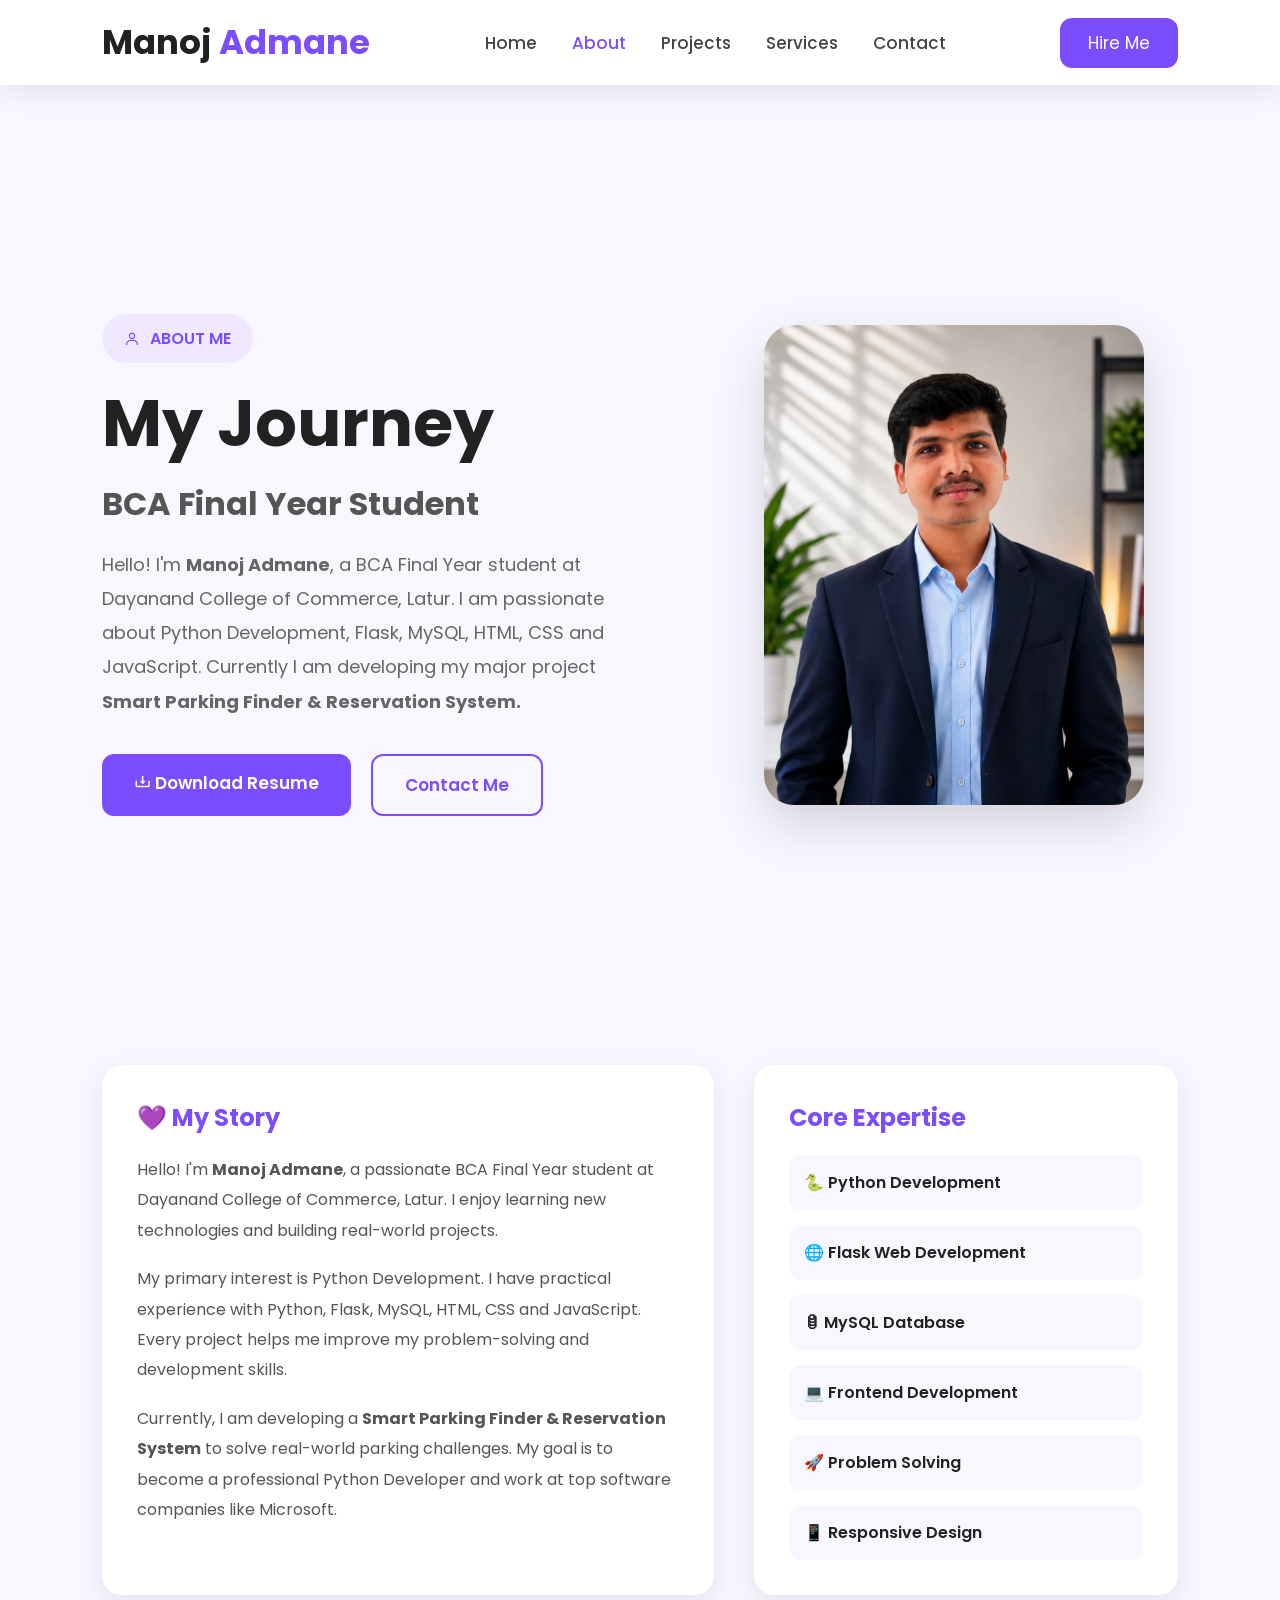
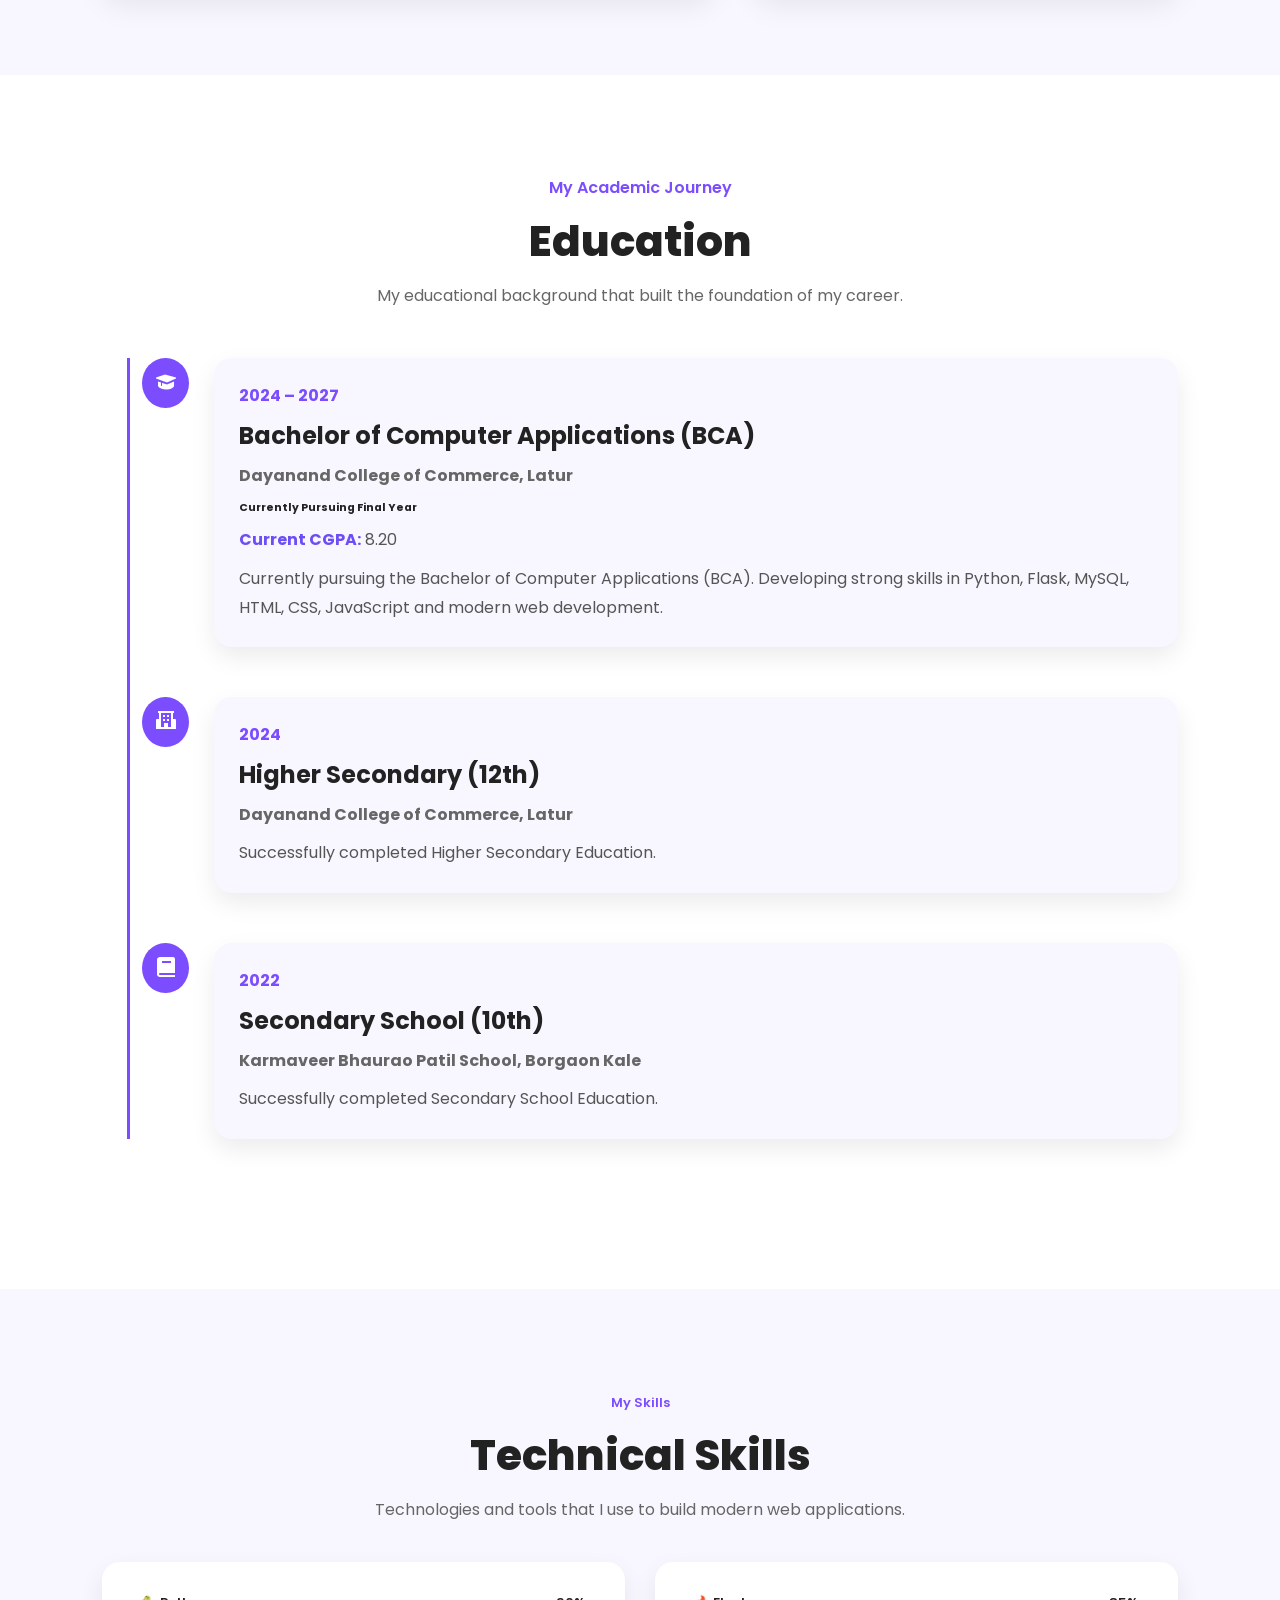
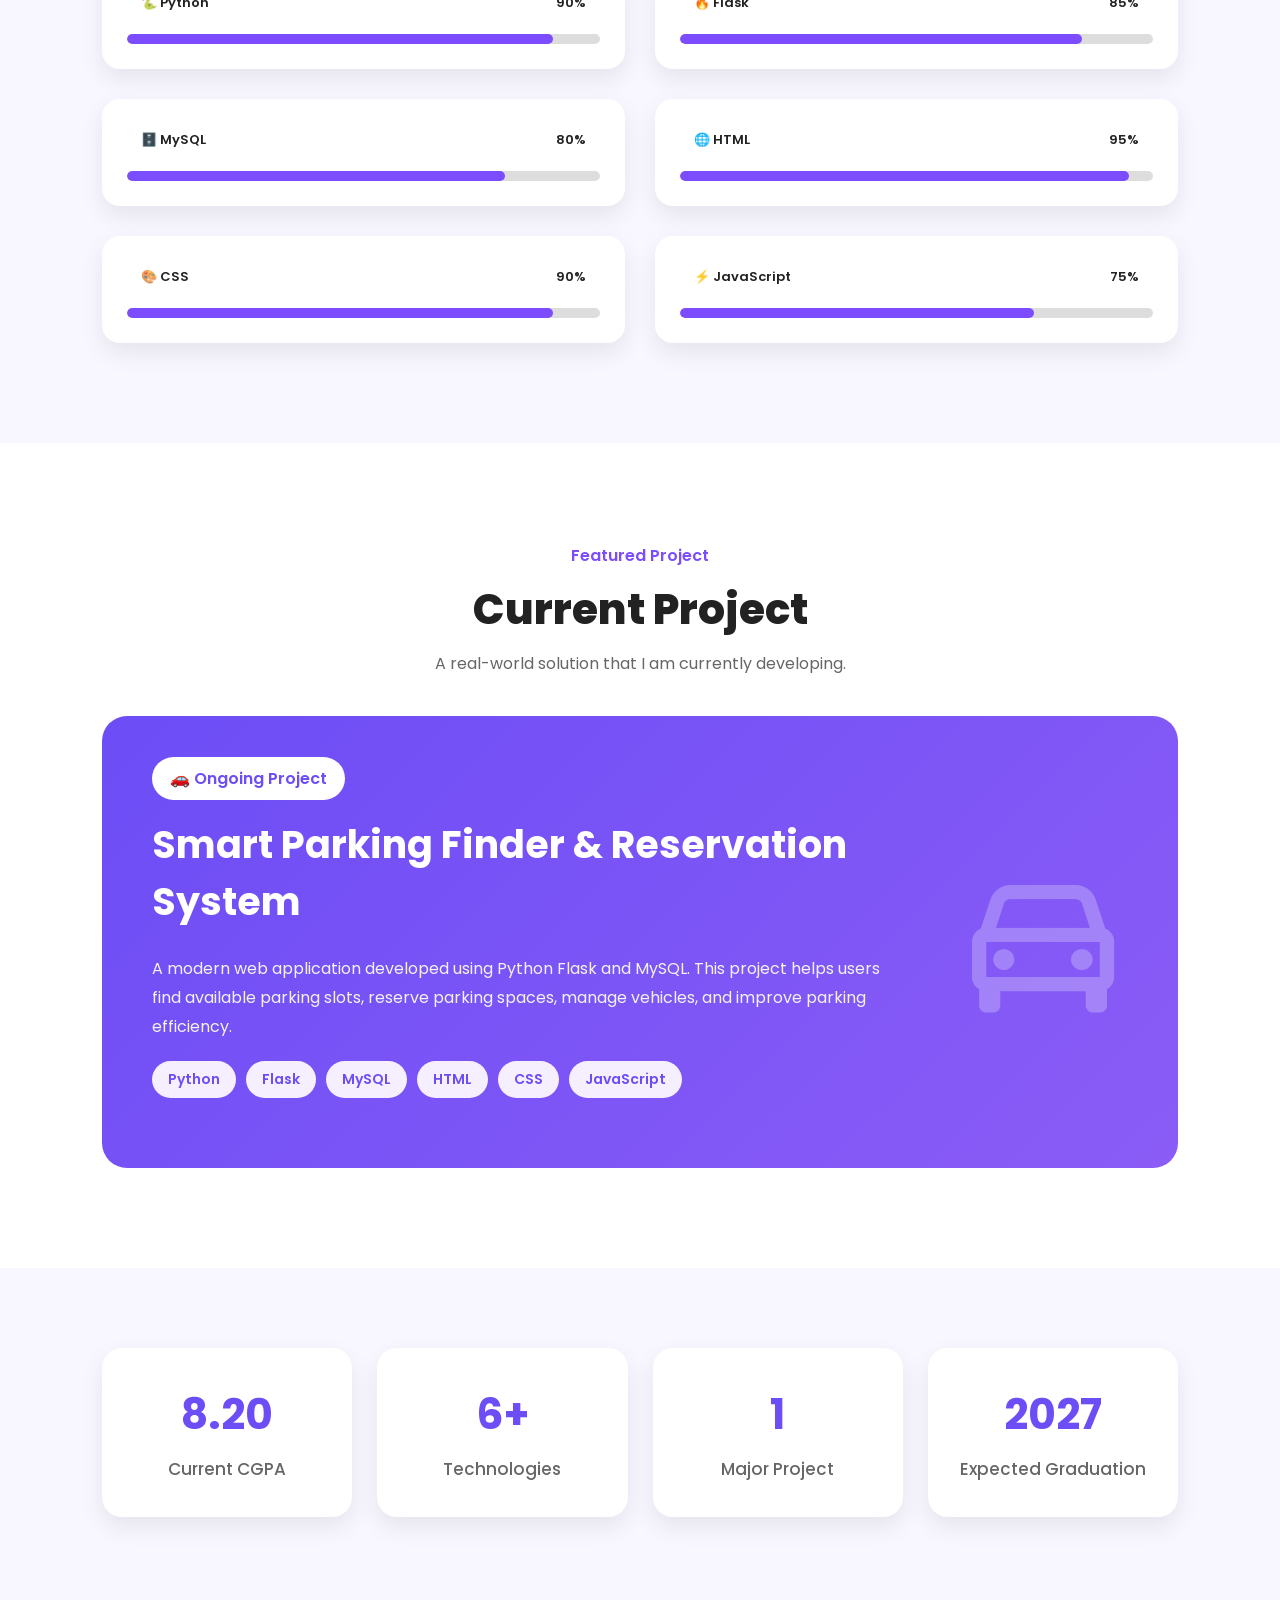
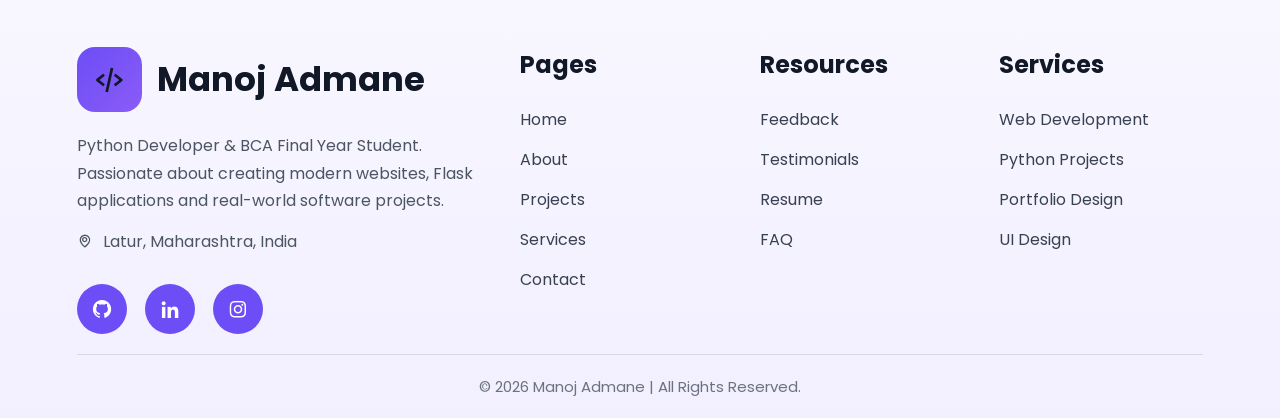
==== commit ca06d817: "Responsive Navbar" ====
--- a/about.html
+++ b/about.html
@@ -63,13 +63,9 @@
 
             </span>
 
-            <h1>
-
-                Python Developer &
-
-                <span>Problem Solver</span>
-
-            </h1>
+            <h1>My Journey</h1>
+
+
 
             <h3>BCA Final Year Student</h3>
 
@@ -107,15 +103,10 @@
         </div>
 
         <div class="about-right">
-
-            <div class="about-image">
-
-                <img src="images/profile.png" alt="Manoj">
-
-            </div>
-
-        </div>
-
+    <div class="about-image">
+        <img src="profile.png" alt="Profile">
+    </div>
+</div>
     </section>
 
     <!--================ ABOUT DETAILS ================-->
@@ -512,7 +503,7 @@
             <div class="social-icons">
 
     <!-- GitHub -->
-    <a href="https://github.com/manojadmane" target="_blank">
+    <a href="" target="_blank">
         <i class='bx bxl-github'></i>
     </a>
 
--- a/style.css
+++ b/style.css
@@ -3081,4 +3081,97 @@
 }
 .btn:active{
     transform:scale(.96);
+}
+/* ===========================
+   MOBILE RESPONSIVE
+=========================== */
+
+.menu-toggle{
+    display:none;
+    font-size:30px;
+    color:#7C4DFF;
+    cursor:pointer;
+    font-weight:bold;
+}
+
+@media (max-width:768px){
+
+.header{
+    padding:15px 20px;
+    display:flex;
+    justify-content:space-between;
+    align-items:center;
+    flex-wrap:wrap;
+}
+
+.menu-toggle{
+    display:block;
+}
+
+.navbar{
+    display:none;
+    width:100%;
+    flex-direction:column;
+    text-align:center;
+    margin-top:20px;
+    gap:18px;
+}
+
+.navbar.active{
+    display:flex;
+}
+
+.navbar a{
+    padding:10px 0;
+    font-size:18px;
+}
+
+.hire-btn{
+    display:none;
+}
+
+.hero{
+    flex-direction:column-reverse;
+    text-align:center;
+    padding:120px 20px 60px;
+    gap:40px;
+}
+
+.hero-left,
+.hero-right{
+    width:100%;
+}
+
+.hero-image{
+    width:280px;
+    height:360px;
+    margin:auto;
+}
+
+.hero-image img{
+    width:100%;
+    height:100%;
+    object-fit:cover;
+}
+
+.hero-left h1{
+    font-size:42px;
+}
+
+.hero-left h3{
+    font-size:24px;
+}
+
+.hero-left p{
+    font-size:16px;
+}
+
+.hero-btn{
+    justify-content:center;
+    flex-wrap:wrap;
+}
+
+section{
+    padding:70px 20px;
+}
 }
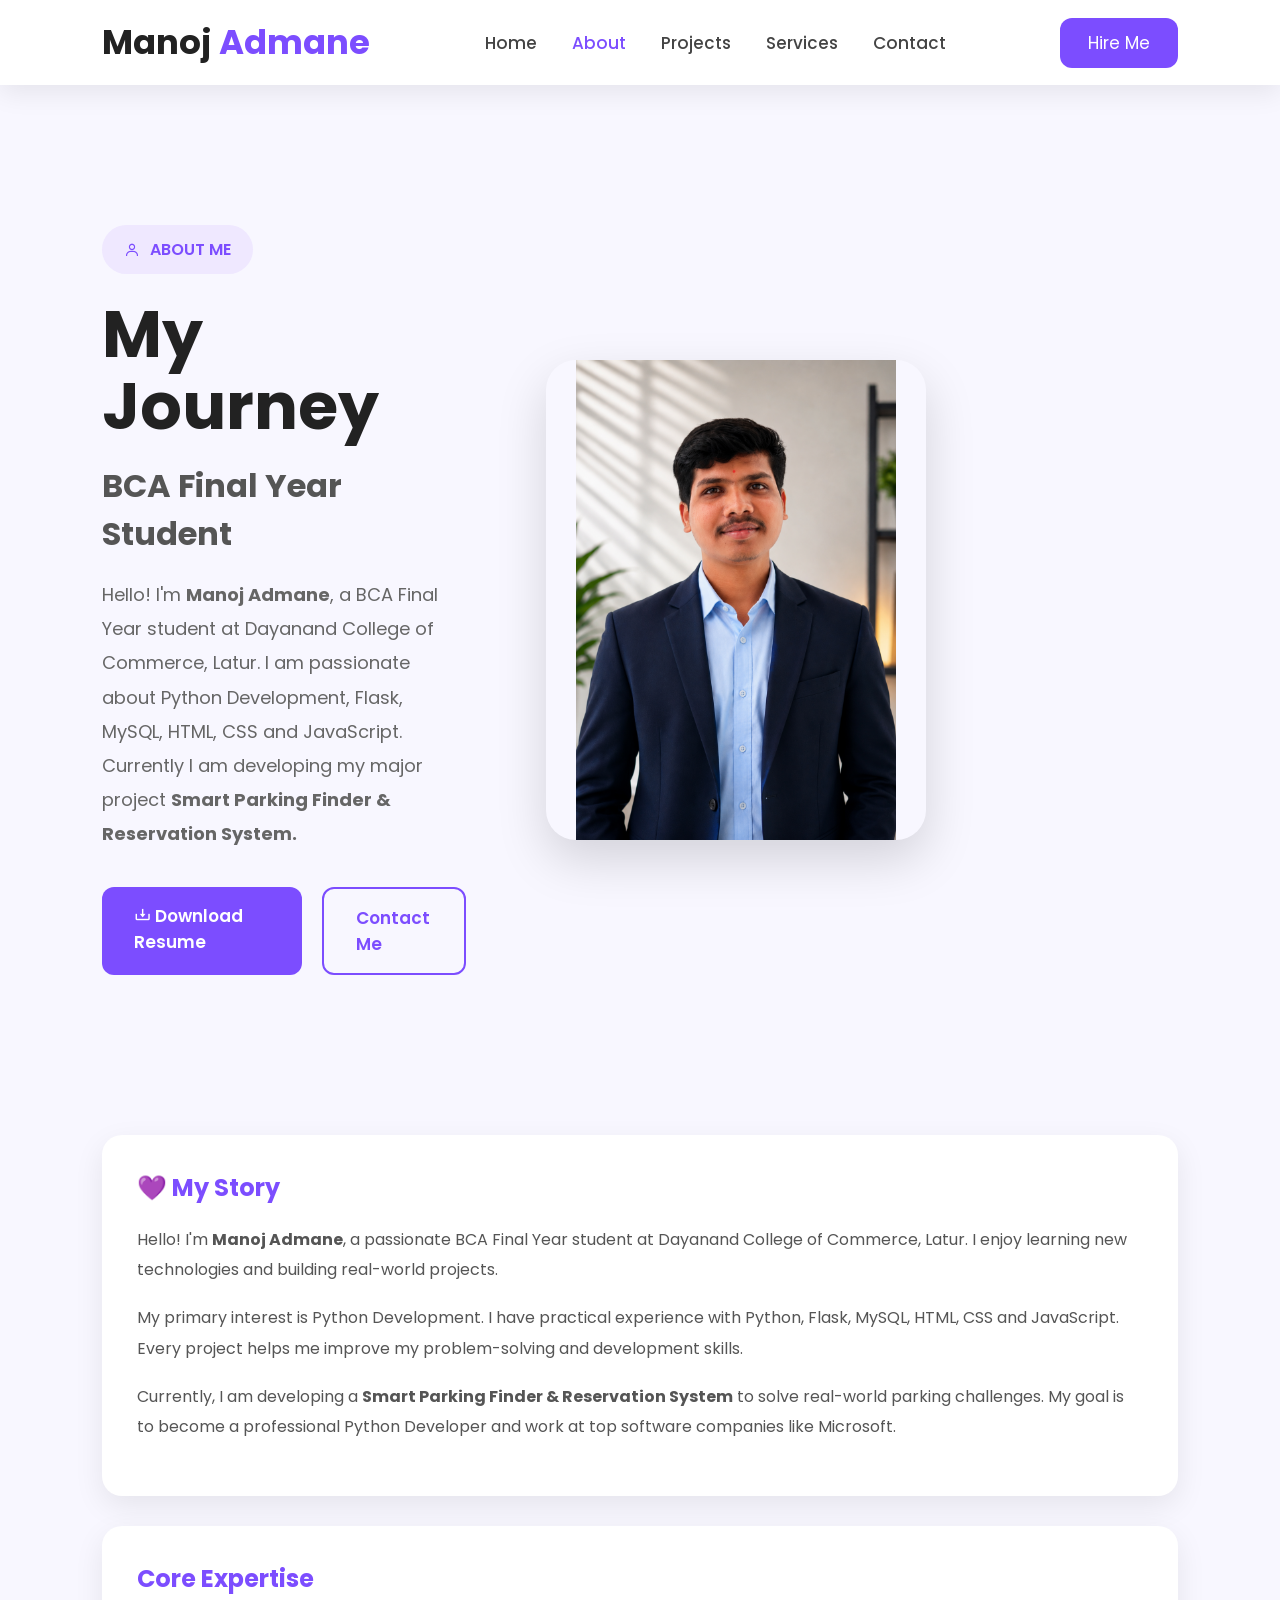
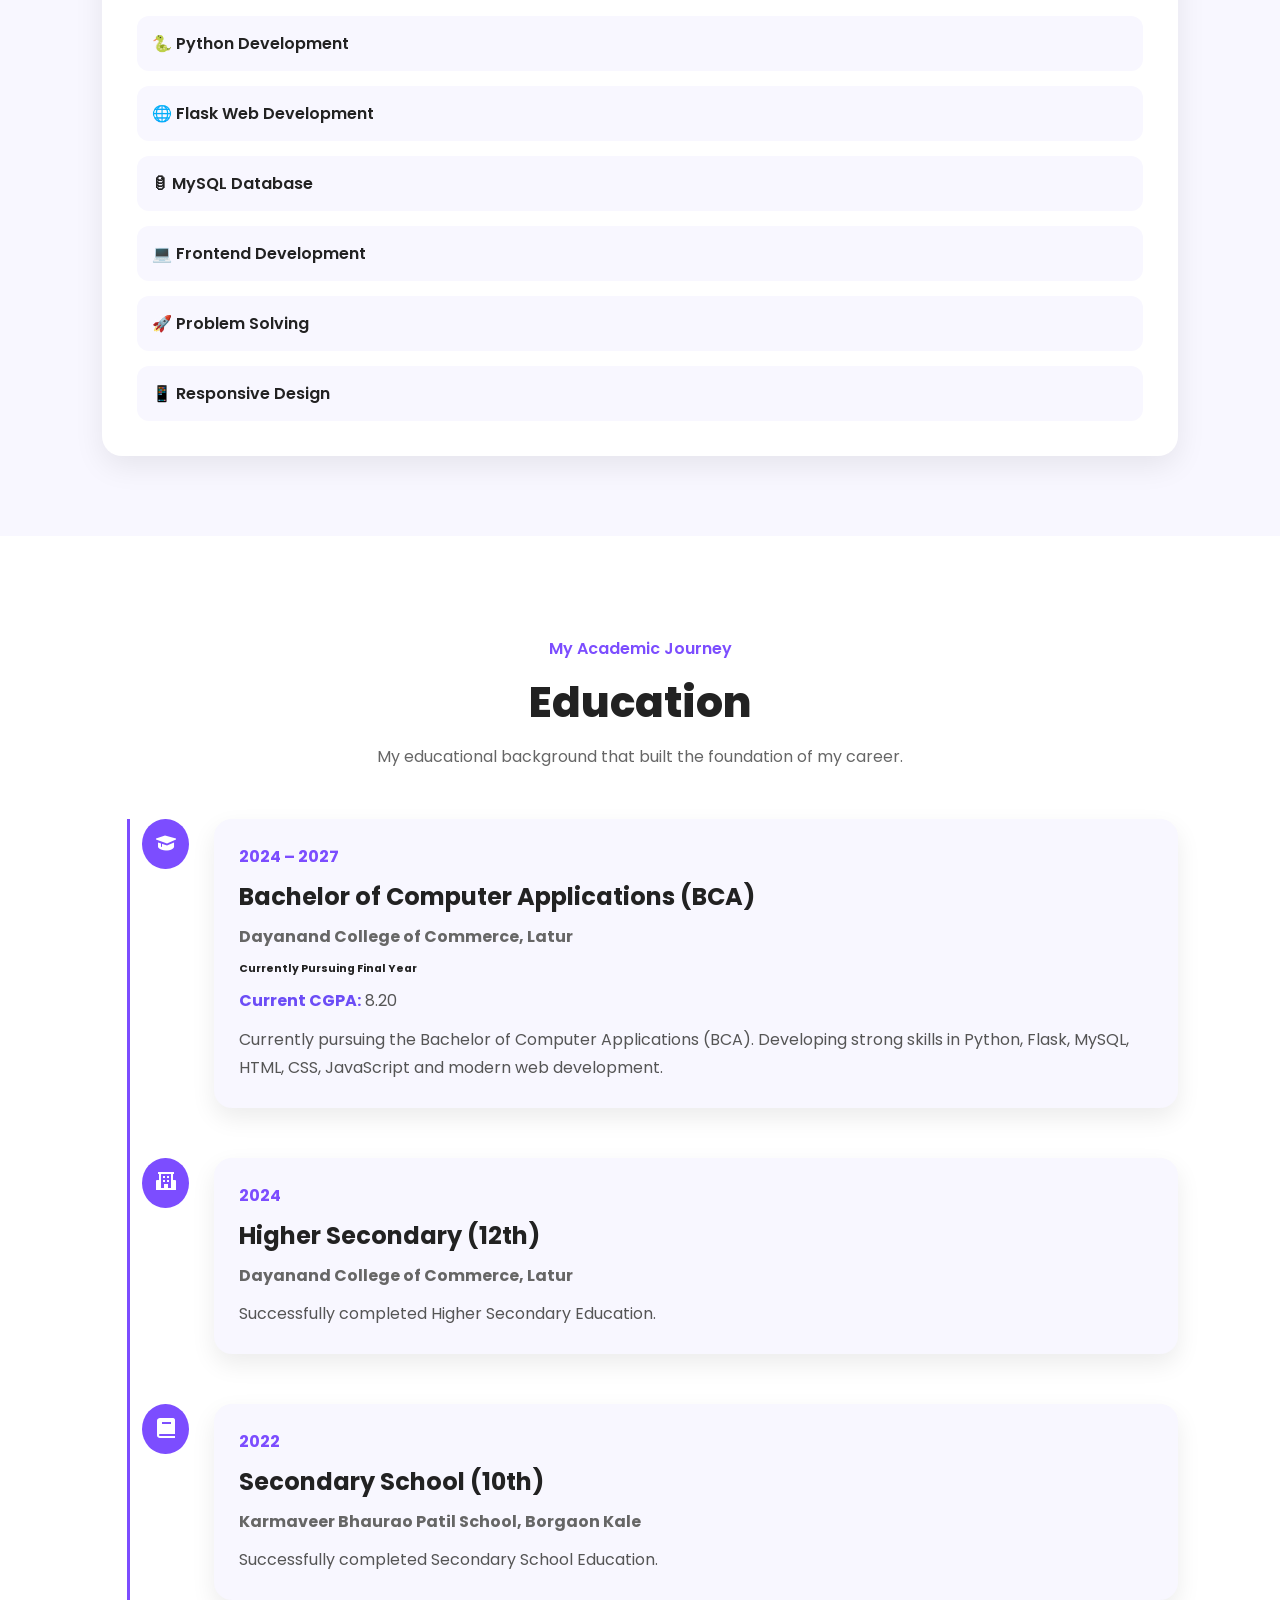
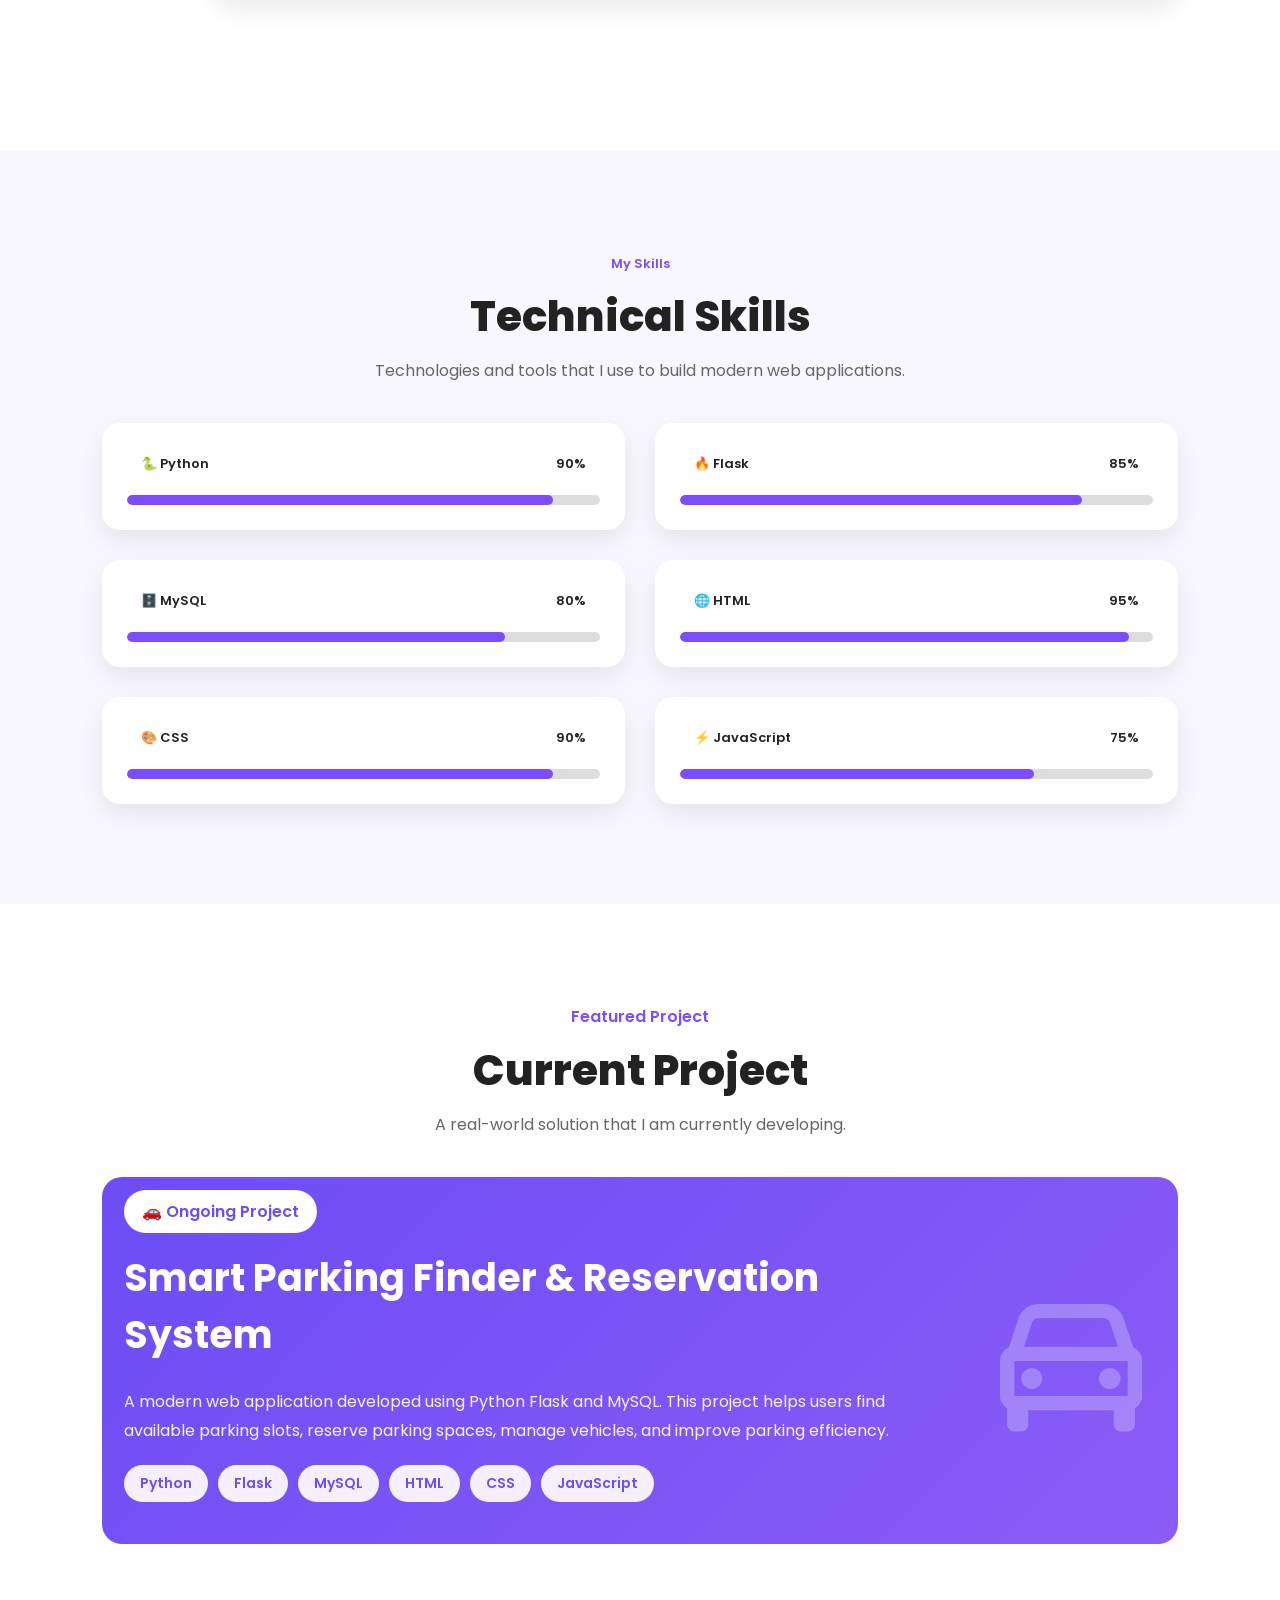
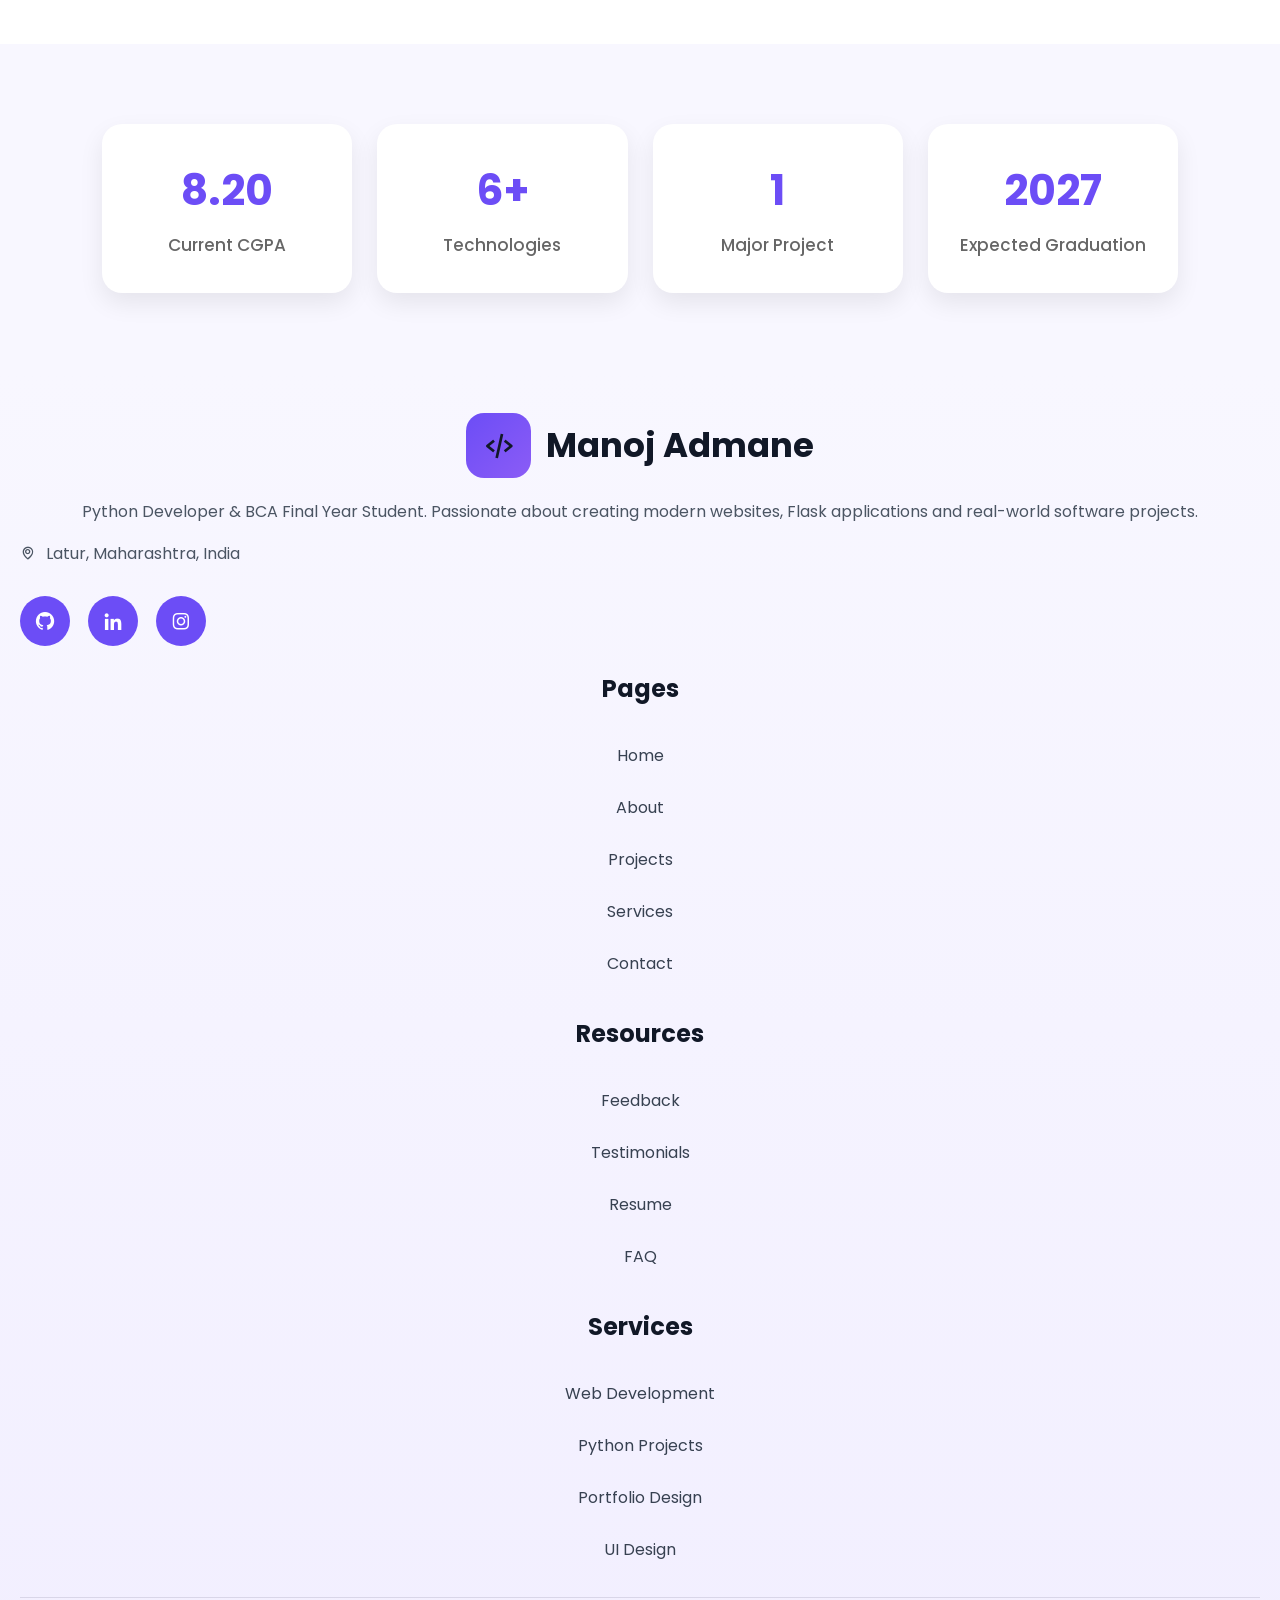
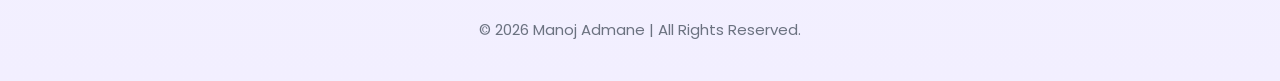
==== commit 679f8bf7: "Made website mobile responsive" ====
--- a/about.html
+++ b/about.html
@@ -107,6 +107,7 @@
         <img src="profile.png" alt="Profile">
     </div>
 </div>
+ <section class="about" data-aos="fade-up"></section>
     </section>
 
     <!--================ ABOUT DETAILS ================-->
--- a/style.css
+++ b/style.css
@@ -3082,96 +3082,637 @@
 .btn:active{
     transform:scale(.96);
 }
-/* ===========================
+/* ===================================
    MOBILE RESPONSIVE
-=========================== */
-
-.menu-toggle{
-    display:none;
-    font-size:30px;
-    color:#7C4DFF;
-    cursor:pointer;
-    font-weight:bold;
-}
+=================================== */
 
 @media (max-width:768px){
 
+html,
+body{
+    overflow-x:hidden;
+}
+
+/* Header */
+
 .header{
-    padding:15px 20px;
-    display:flex;
-    justify-content:space-between;
-    align-items:center;
-    flex-wrap:wrap;
+    height:75px;
+    padding:0 20px;
+    position:fixed;
+    width:100%;
+    top:0;
+    left:0;
+    z-index:1000;
+}
+
+.logo{
+    font-size:26px;
 }
 
 .menu-toggle{
     display:block;
-}
-
-.navbar{
-    display:none;
-    width:100%;
-    flex-direction:column;
-    text-align:center;
-    margin-top:20px;
-    gap:18px;
-}
-
-.navbar.active{
-    display:flex;
-}
-
-.navbar a{
-    padding:10px 0;
-    font-size:18px;
+    font-size:32px;
+    cursor:pointer;
 }
 
 .hire-btn{
     display:none;
 }
+.header{
+    position:fixed;
+    top:0;
+    left:0;
+    width:100%;
+    height:75px;
+    padding:0 20px;
+    z-index:1000;
+    background:#fff;
+}
+
+.navbar{
+    position:fixed;
+    top:75px;
+    left:-100%;
+    width:100%;
+    background:#fff;
+    display:flex;
+    flex-direction:column;
+    align-items:center;
+    gap:25px;
+    padding:30px 0;
+    transition:.4s;
+}
+
+.navbar.active{
+    left:0;
+}
+
+.menu-toggle{
+    display:block;
+}
+
+.hire-btn{
+    display:none;
+}
+
+/* Navbar */
+
+.navbar{
+    position:fixed;
+    top:75px;
+    left:-100%;
+    width:100%;
+    background:#fff;
+    display:flex;
+    flex-direction:column;
+    align-items:center;
+    gap:25px;
+    padding:35px 0;
+    transition:.4s ease;
+    box-shadow:0 10px 25px rgba(0,0,0,.08);
+    z-index:999;
+}
+
+.navbar.active{
+    left:0;
+}
+
+/* ===========================
+   HERO MOBILE
+=========================== */
 
 .hero{
+    display:flex;
     flex-direction:column-reverse;
+    align-items:center;
+    justify-content:center;
     text-align:center;
-    padding:120px 20px 60px;
-    gap:40px;
+    padding:100px 20px 60px;
+    gap:35px;
 }
 
 .hero-left,
 .hero-right{
     width:100%;
+    margin:0;
 }
 
 .hero-image{
     width:280px;
-    height:360px;
+    max-width:90%;
     margin:auto;
 }
 
 .hero-image img{
     width:100%;
-    height:100%;
-    object-fit:cover;
+    height:auto;
+    display:block;
+    border-radius:25px;
+}
+
+.hero-badge{
+    display:flex;
+    flex-wrap:wrap;
+    justify-content:center;
+    gap:12px;
+    margin-bottom:20px;
+}
+
+.hero-left h5{
+    font-size:15px;
+    letter-spacing:2px;
 }
 
 .hero-left h1{
     font-size:42px;
+    line-height:1.15;
+    margin:10px 0;
 }
 
 .hero-left h3{
     font-size:24px;
+    margin-bottom:15px;
 }
 
 .hero-left p{
     font-size:16px;
+    line-height:1.8;
+    max-width:500px;
+    margin:auto;
 }
 
 .hero-btn{
+    display:flex;
+    flex-direction:column;
+    align-items:center;
+    gap:15px;
+    margin-top:25px;
+}
+
+.hero-btn a{
+    width:230px;
+}
+
+/* Cards */
+
+.tool-card,
+.skill-card,
+.service-card,
+.feedback-left,
+.feedback-right,
+.project-card,
+.cta-box{
+    padding:25px;
+}
+
+/* Featured Project */
+
+.project-buttons{
+    display:flex;
+    flex-direction:column;
+    gap:15px;
+}
+
+.project-image img{
+    width:100%;
+    height:auto;
+}
+
+/* Section Titles */
+
+.section-title h2,
+.section-heading h2,
+.services-hero h1,
+.contact-hero h1,
+.about-left h1{
+    font-size:34px;
+}
+
+/* Footer */
+
+.footer{
+    text-align:center;
+}
+
+.footer-logo,
+.footer-social{
     justify-content:center;
+}
+
+}
+/* ===========================
+   TOOLS & TECHNOLOGIES
+=========================== */
+
+.tools-section,
+.tech-section{
+    padding:70px 20px;
+}
+
+.tools-grid,
+.tech-grid{
+    display:grid;
+    grid-template-columns:1fr;
+    gap:20px;
+}
+
+.tool-card{
+    width:100%;
+    padding:25px;
+    border-radius:20px;
+}
+
+.tool-card h3{
+    font-size:24px;
+    margin-bottom:15px;
+}
+
+.tool-card .tags{
+    display:flex;
     flex-wrap:wrap;
-}
+    gap:10px;
+}
+
+.tool-card .tags span{
+    font-size:14px;
+    padding:8px 12px;
+}
+.tool-card,
+.timeline-card{
+    width:100%;
+    max-width:100%;
+}
+
+
+/* ===========================
+   EXPERIENCE SECTION
+=========================== */
+
+.journey-section{
+    padding:70px 20px;
+}
+
+.journey-grid{
+    display:grid;
+    grid-template-columns:1fr;
+    gap:25px;
+}
+
+.timeline-card{
+    width:100%;
+    padding:25px;
+    border-radius:22px;
+}
+
+.timeline-card h3{
+    font-size:28px;
+    line-height:1.3;
+}
+
+.timeline-card h4{
+    font-size:20px;
+    margin:10px 0;
+}
+
+.timeline-card p{
+    font-size:16px;
+    line-height:1.8;
+}
+
+.timeline-tags{
+    display:flex;
+    flex-wrap:wrap;
+    gap:10px;
+}
+
+.timeline-tags span{
+    padding:8px 14px;
+    font-size:14px;
+    border-radius:20px;
+}
+/* ===========================
+   PROJECTS SECTION
+=========================== */
+
+.projects-section{
+    padding:70px 20px;
+}
+
+.project-container{
+    display:grid;
+    grid-template-columns:1fr;
+    gap:25px;
+}
+
+.project-card{
+    width:100%;
+    padding:22px;
+    border-radius:20px;
+}
+
+.project-image img{
+    width:100%;
+    height:auto;
+    border-radius:15px;
+}
+
+.project-content h3{
+    font-size:24px;
+    margin:15px 0 10px;
+}
+
+.project-content p{
+    font-size:16px;
+    line-height:1.8;
+}
+
+.project-tech{
+    display:flex;
+    flex-wrap:wrap;
+    gap:10px;
+    margin:18px 0;
+}
+
+.project-tech span{
+    padding:8px 14px;
+    border-radius:20px;
+    font-size:14px;
+}
+
+.project-buttons{
+    display:flex;
+    flex-direction:column;
+    gap:15px;
+}
+
+.project-buttons a{
+    width:100%;
+    text-align:center;
+}
+
+
+/* ===========================
+   SERVICES SECTION
+=========================== */
+
+.services-section{
+    padding:70px 20px;
+}
+
+.service-grid{
+    display:grid;
+    grid-template-columns:1fr;
+    gap:22px;
+}
+
+.service-card{
+    width:100%;
+    padding:25px;
+    border-radius:20px;
+}
+
+.service-card h3{
+    font-size:24px;
+    margin:15px 0;
+}
+
+.service-card p{
+    font-size:16px;
+    line-height:1.8;
+}
+/* ===========================
+   ABOUT SECTION
+=========================== */
+
+.about-section{
+    padding:70px 20px;
+}
+
+.about-container,
+.about-details{
+    display:grid;
+    grid-template-columns:1fr;
+    gap:30px;
+}
+
+.about-image img{
+    width:100%;
+    max-width:320px;
+    margin:auto;
+    display:block;
+}
+
+.about-content{
+    text-align:center;
+}
+
+.about-content p{
+    font-size:16px;
+    line-height:1.8;
+}
+
+
+/* ===========================
+   CONTACT SECTION
+=========================== */
+
+.contact-section{
+    display:grid;
+    grid-template-columns:1fr;
+    gap:30px;
+    padding:70px 20px;
+}
+
+.contact-info,
+.contact-form-box{
+    width:100%;
+}
+
+.contact-form-box{
+    padding:25px;
+}
+
+.contact-form-box input,
+.contact-form-box textarea{
+    width:100%;
+    font-size:16px;
+}
+
+.contact-form-box button{
+    width:100%;
+}
+
+
+/* ===========================
+   FOOTER
+=========================== */
+
+.footer{
+    padding:40px 20px;
+    text-align:center;
+}
+
+.footer-container{
+    display:grid;
+    grid-template-columns:1fr;
+    gap:25px;
+}
+
+.footer-logo,
+.footer-social{
+    justify-content:center;
+}
+
+.footer-links{
+    display:flex;
+    flex-direction:column;
+    gap:12px;
+}
+
+
+/* ===========================
+   COMMON FIXES
+=========================== */
 
 section{
-    padding:70px 20px;
-}
-}+    overflow:hidden;
+}
+
+img{
+    max-width:100%;
+    height:auto;
+}
+
+.container{
+    width:100%;
+    padding:0 20px;
+}
+
+h1{
+    word-break:break-word;
+}
+
+html{
+    scroll-behavior:smooth;
+}
+@media (max-width:480px){
+
+.hero-image{
+    width:230px;
+}
+
+.hero-left h1{
+    font-size:34px;
+}
+
+.hero-left h3{
+    font-size:20px;
+}
+
+.hero-left p{
+    font-size:15px;
+}
+
+.logo{
+    font-size:22px;
+}
+
+.section-title h2,
+.section-heading h2{
+    font-size:28px;
+}
+
+.hero-btn a{
+    width:100%;
+    max-width:220px;
+}
+
+}
+/* ===========================
+      DARK MODE
+=========================== */
+
+.theme-btn{
+    width:48px;
+    height:48px;
+    border:none;
+    border-radius:50%;
+    background:#f3f3f3;
+    cursor:pointer;
+    font-size:20px;
+    color:#6C4CF1;
+    transition:.35s;
+}
+
+.theme-btn:hover{
+    transform:rotate(180deg);
+    background:#6C4CF1;
+    color:#fff;
+}
+
+/* Dark Theme */
+
+body.dark{
+
+    background:#0f172a;
+    color:#fff;
+
+}
+
+body.dark .header{
+
+    background:#111827;
+
+}
+
+body.dark .navbar a{
+
+    color:#fff;
+
+}
+
+body.dark .logo{
+
+    color:#fff;
+
+}
+
+body.dark .hero-left p{
+
+    color:#d1d5db;
+
+}
+
+body.dark .tool-card,
+body.dark .journey-card,
+body.dark .service-card,
+body.dark .feedback-left,
+body.dark .feedback-right,
+body.dark .project-container,
+body.dark .footer{
+
+    background:#1e293b;
+    color:#fff;
+
+}
+
+body.dark .tool-item{
+
+    background:#334155;
+    color:#fff;
+
+}
+
+body.dark .btn2{
+
+    border-color:#fff;
+    color:#fff;
+
+}
+
+body.dark .btn2:hover{
+
+    background:#fff;
+    color:#111;
+
+}
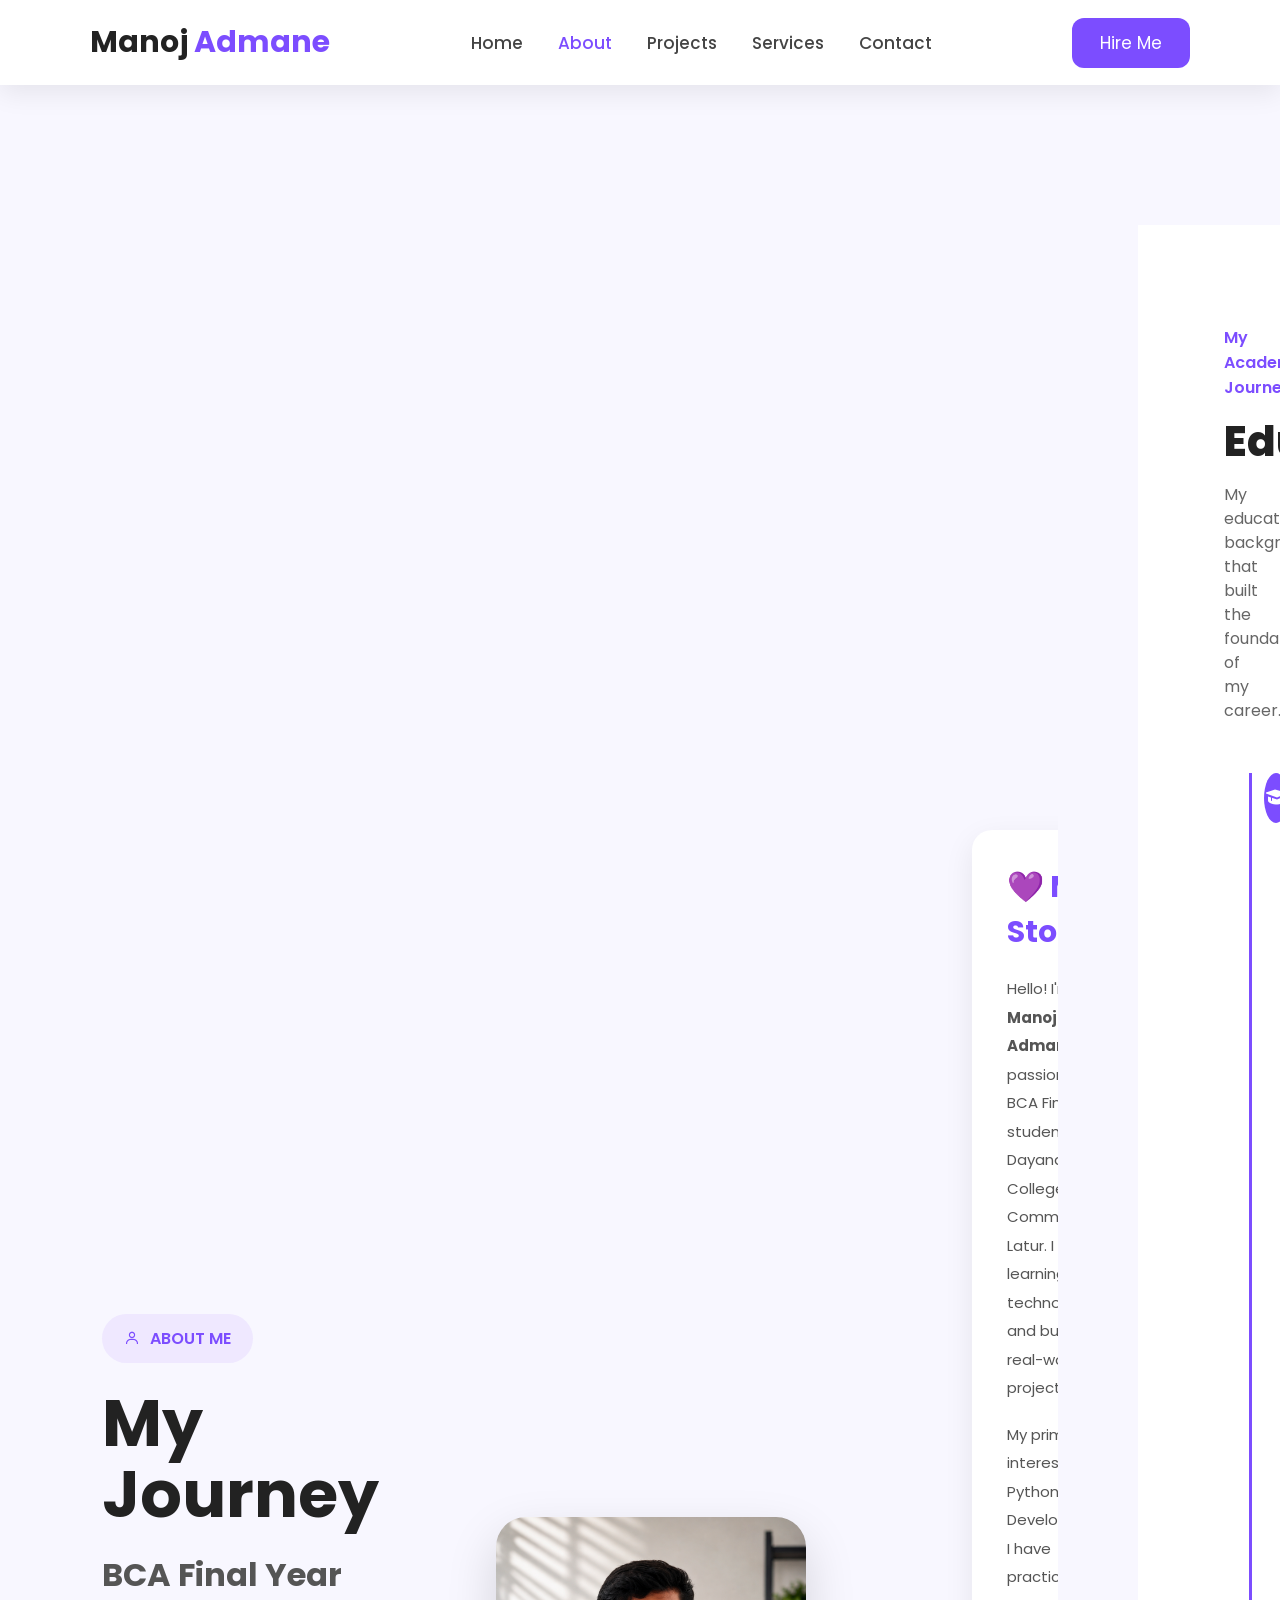
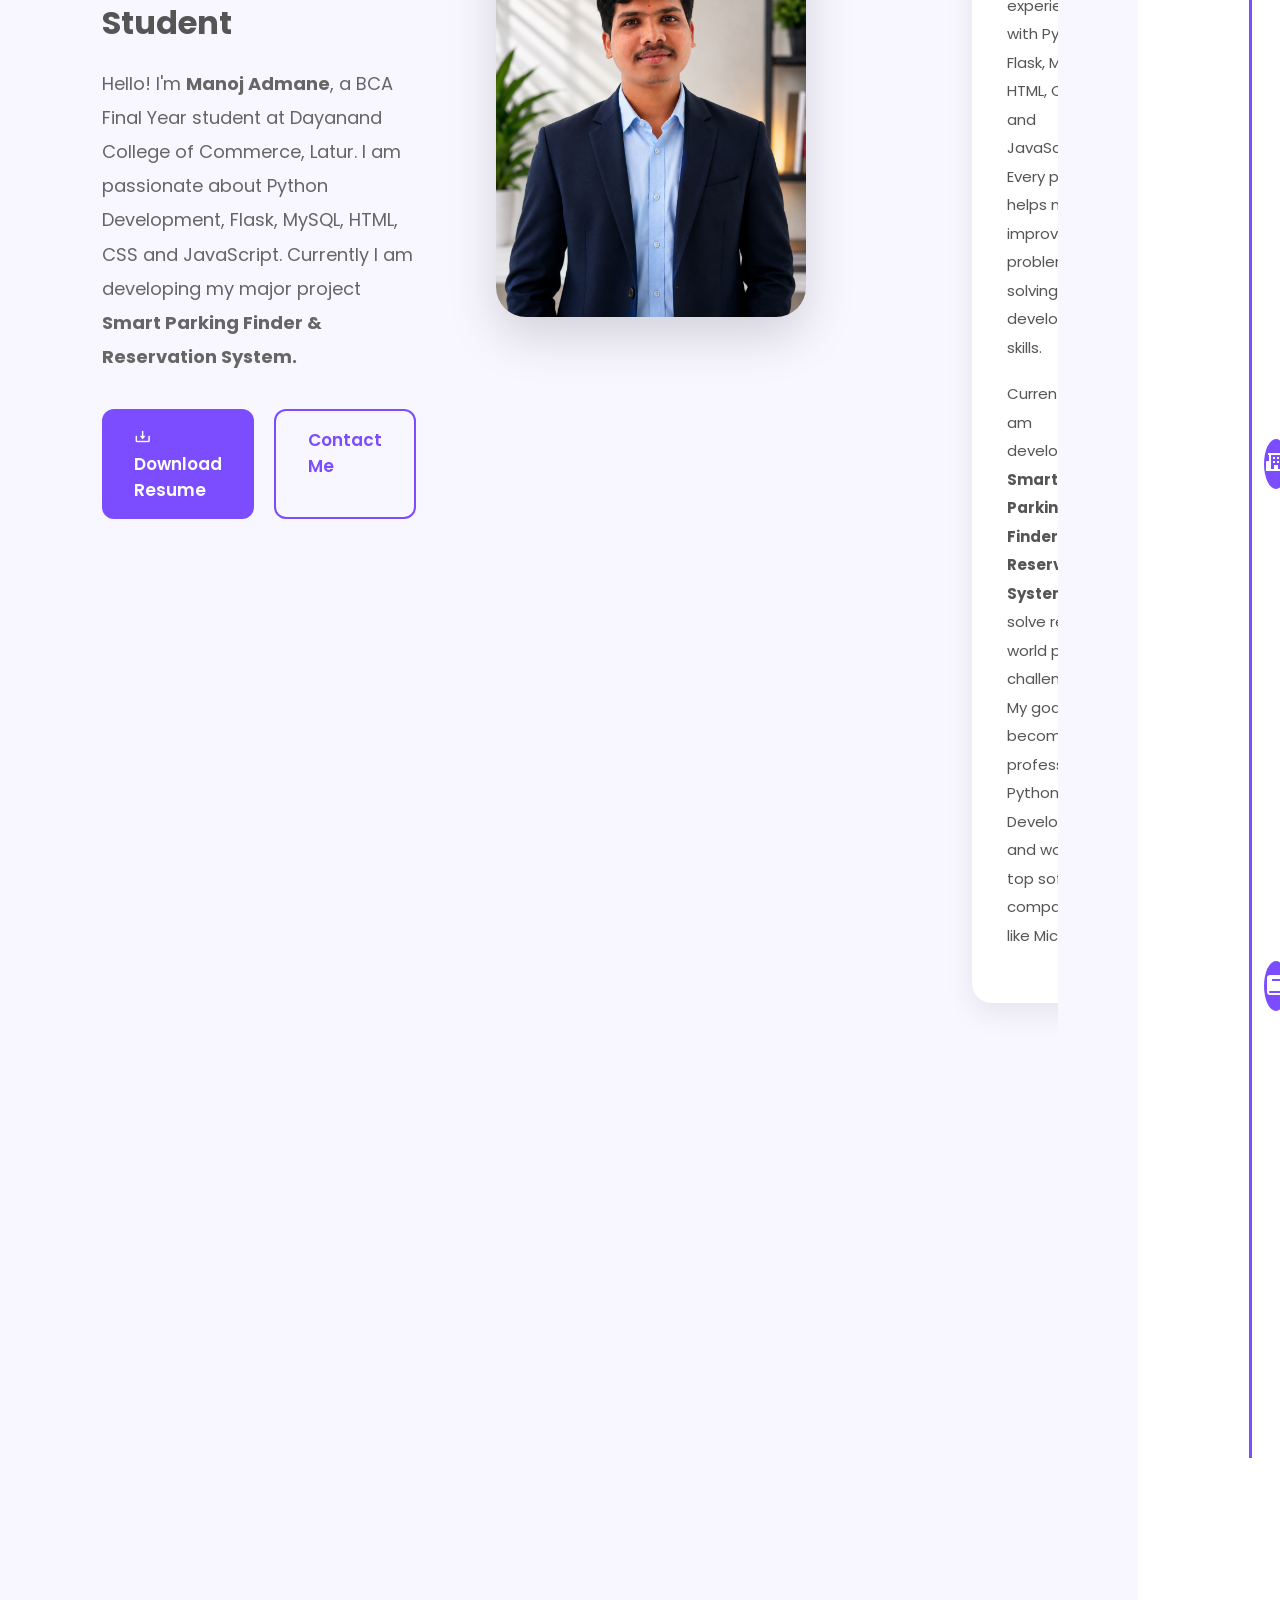
==== commit 037b951b: "Update about.html" ====
--- a/about.html
+++ b/about.html
@@ -107,8 +107,7 @@
         <img src="profile.png" alt="Profile">
     </div>
 </div>
- <section class="about" data-aos="fade-up"></section>
-    </section>
+ 
 
     <!--================ ABOUT DETAILS ================-->
 
@@ -590,4 +589,4 @@
 
 </body>
 
-</html>+</html>
--- a/style.css
+++ b/style.css
@@ -1556,6 +1556,7 @@
 }
 
 }
+
 .hero{
     min-height:48vh;
     padding:35px 8% 20px;
@@ -1636,8 +1637,8 @@
 .hire-btn{
     padding:12px 28px;
 }
-margin-bottom: 30px;
-padding-bottom: 30px;
+/* margin-bottom: 30px;
+padding-bottom: 30px; */
 
 
 .feedback{
@@ -1720,8 +1721,8 @@
 }
 
 .about-image{
-    width:380px;
-    height:480px;
+    width:310px;
+    height:400px;
     overflow:hidden;
     border-radius:30px;
     box-shadow:0 20px 50px rgba(0,0,0,.15);
@@ -1796,6 +1797,123 @@
     background:#7C4DFF;
     color:#fff;
     transform:translateX(8px);
+}
+/* ================================
+   ABOUT RESPONSIVE
+================================ */
+
+@media (max-width: 992px) {
+
+    .about-hero {
+        gap: 40px;
+        padding: 120px 6% 70px;
+    }
+
+    .about-left h1 {
+        font-size: 50px;
+    }
+
+    .about-left h3 {
+        font-size: 26px;
+    }
+
+    .about-image {
+        width: 300px;
+        height: 380px;
+    }
+
+    .about-details {
+        grid-template-columns: 1fr;
+        padding: 60px 6%;
+    }
+}
+
+
+@media (max-width: 768px) {
+
+    .about-hero {
+        flex-direction: column;
+        text-align: center;
+        gap: 40px;
+        padding: 110px 5% 60px;
+    }
+
+    .about-left,
+    .about-right {
+        width: 100%;
+    }
+
+    .about-left h1 {
+        font-size: 42px;
+    }
+
+    .about-left h3 {
+        font-size: 23px;
+    }
+
+    .about-left p {
+        font-size: 15px;
+    }
+
+    .about-btn {
+        justify-content: center;
+        flex-wrap: wrap;
+    }
+
+    .about-image {
+        width: 270px;
+        height: 340px;
+    }
+
+    .about-details {
+        grid-template-columns: 1fr;
+        padding: 50px 5%;
+    }
+}
+
+
+@media (max-width: 480px) {
+
+    .about-hero {
+        padding: 100px 20px 50px;
+        gap: 35px;
+    }
+
+    .about-left h1 {
+        font-size: 34px;
+    }
+
+    .about-left h3 {
+        font-size: 20px;
+    }
+
+    .about-left p {
+        font-size: 14px;
+    }
+
+    .about-btn {
+        flex-direction: column;
+        align-items: center;
+    }
+
+    .about-btn a {
+        width: 100%;
+        max-width: 240px;
+    }
+
+    .about-image {
+        width: 220px;
+        height: 280px;
+    }
+
+    .about-details {
+        padding: 40px 20px;
+    }
+
+    .story-card,
+    .expertise {
+        padding: 22px 18px;
+    }
 }
 /*==============================
         EDUCATION
@@ -2779,39 +2897,11 @@
     display:inline-block;
 }
 
-/*========== Responsive ==========*/
-
-@media(max-width:991px){
-
-.service-grid,
-.why-grid{
-    grid-template-columns:repeat(2,1fr);
-}
-
-}
-
-@media(max-width:768px){
-
-.services-hero h1{
-    font-size:45px;
-}
-
-.service-grid,
-.why-grid{
-    grid-template-columns:1fr;
-}
-
-.section-title,
-.why-me h2,
-.service-cta h2{
-    font-size:34px;
-}
-
-}
 .services-hero{
     padding:130px 8% 60px;
     min-height:55vh;
 }
+
 .section-title{
     font-size:55px;
     font-weight:800;
@@ -2819,9 +2909,11 @@
     -webkit-background-clip:text;
     -webkit-text-fill-color:transparent;
 }
+
 .service-card:hover{
     transform:translateY(-12px) scale(1.03);
 }
+
 .services-hero{
     position:relative;
 }
@@ -3082,494 +3174,444 @@
 .btn:active{
     transform:scale(.96);
 }
-/* ===================================
-   MOBILE RESPONSIVE
-=================================== */
-
-@media (max-width:768px){
-
-html,
-body{
-    overflow-x:hidden;
-}
-
-/* Header */
-
-.header{
-    height:75px;
-    padding:0 20px;
-    position:fixed;
-    width:100%;
-    top:0;
-    left:0;
-    z-index:1000;
-}
-
-.logo{
-    font-size:26px;
-}
-
-.menu-toggle{
-    display:block;
-    font-size:32px;
-    cursor:pointer;
-}
-
-.hire-btn{
-    display:none;
-}
-.header{
-    position:fixed;
-    top:0;
-    left:0;
-    width:100%;
-    height:75px;
-    padding:0 20px;
-    z-index:1000;
-    background:#fff;
-}
-
-.navbar{
-    position:fixed;
-    top:75px;
-    left:-100%;
-    width:100%;
-    background:#fff;
-    display:flex;
-    flex-direction:column;
-    align-items:center;
-    gap:25px;
-    padding:30px 0;
-    transition:.4s;
-}
-
-.navbar.active{
-    left:0;
-}
-
-.menu-toggle{
-    display:block;
-}
-
-.hire-btn{
-    display:none;
-}
-
-/* Navbar */
-
-.navbar{
-    position:fixed;
-    top:75px;
-    left:-100%;
-    width:100%;
-    background:#fff;
-    display:flex;
-    flex-direction:column;
-    align-items:center;
-    gap:25px;
-    padding:35px 0;
-    transition:.4s ease;
-    box-shadow:0 10px 25px rgba(0,0,0,.08);
-    z-index:999;
-}
-
-.navbar.active{
-    left:0;
-}
-
-/* ===========================
-   HERO MOBILE
-=========================== */
-
-.hero{
-    display:flex;
-    flex-direction:column-reverse;
-    align-items:center;
-    justify-content:center;
-    text-align:center;
-    padding:100px 20px 60px;
-    gap:35px;
-}
-
-.hero-left,
-.hero-right{
-    width:100%;
-    margin:0;
-}
-
-.hero-image{
-    width:280px;
-    max-width:90%;
-    margin:auto;
-}
-
-.hero-image img{
-    width:100%;
-    height:auto;
-    display:block;
-    border-radius:25px;
-}
-
-.hero-badge{
-    display:flex;
-    flex-wrap:wrap;
-    justify-content:center;
-    gap:12px;
-    margin-bottom:20px;
-}
-
-.hero-left h5{
-    font-size:15px;
-    letter-spacing:2px;
-}
-
-.hero-left h1{
-    font-size:42px;
-    line-height:1.15;
-    margin:10px 0;
-}
-
-.hero-left h3{
-    font-size:24px;
-    margin-bottom:15px;
-}
-
-.hero-left p{
-    font-size:16px;
-    line-height:1.8;
-    max-width:500px;
-    margin:auto;
-}
-
-.hero-btn{
-    display:flex;
-    flex-direction:column;
-    align-items:center;
-    gap:15px;
-    margin-top:25px;
-}
-
-.hero-btn a{
-    width:230px;
-}
-
-/* Cards */
-
-.tool-card,
-.skill-card,
-.service-card,
-.feedback-left,
-.feedback-right,
-.project-card,
-.cta-box{
-    padding:25px;
-}
-
-/* Featured Project */
-
-.project-buttons{
-    display:flex;
-    flex-direction:column;
-    gap:15px;
-}
-
-.project-image img{
-    width:100%;
-    height:auto;
-}
-
-/* Section Titles */
-
-.section-title h2,
-.section-heading h2,
-.services-hero h1,
-.contact-hero h1,
-.about-left h1{
-    font-size:34px;
-}
-
-/* Footer */
-
-.footer{
-    text-align:center;
-}
-
-.footer-logo,
-.footer-social{
-    justify-content:center;
-}
-
-}
-/* ===========================
-   TOOLS & TECHNOLOGIES
-=========================== */
-
-.tools-section,
-.tech-section{
-    padding:70px 20px;
-}
-
-.tools-grid,
-.tech-grid{
-    display:grid;
-    grid-template-columns:1fr;
-    gap:20px;
-}
-
-.tool-card{
-    width:100%;
-    padding:25px;
-    border-radius:20px;
-}
-
-.tool-card h3{
-    font-size:24px;
-    margin-bottom:15px;
-}
-
-.tool-card .tags{
-    display:flex;
-    flex-wrap:wrap;
-    gap:10px;
-}
-
-.tool-card .tags span{
-    font-size:14px;
-    padding:8px 12px;
-}
-.tool-card,
-.timeline-card{
-    width:100%;
-    max-width:100%;
-}
-
-
-/* ===========================
-   EXPERIENCE SECTION
-=========================== */
-
-.journey-section{
-    padding:70px 20px;
-}
-
-.journey-grid{
-    display:grid;
-    grid-template-columns:1fr;
-    gap:25px;
-}
-
-.timeline-card{
-    width:100%;
-    padding:25px;
-    border-radius:22px;
-}
-
-.timeline-card h3{
-    font-size:28px;
-    line-height:1.3;
-}
-
-.timeline-card h4{
-    font-size:20px;
-    margin:10px 0;
-}
-
-.timeline-card p{
-    font-size:16px;
-    line-height:1.8;
-}
-
-.timeline-tags{
-    display:flex;
-    flex-wrap:wrap;
-    gap:10px;
-}
-
-.timeline-tags span{
-    padding:8px 14px;
-    font-size:14px;
-    border-radius:20px;
-}
-/* ===========================
-   PROJECTS SECTION
-=========================== */
-
-.projects-section{
-    padding:70px 20px;
-}
-
-.project-container{
-    display:grid;
-    grid-template-columns:1fr;
-    gap:25px;
-}
-
-.project-card{
-    width:100%;
-    padding:22px;
-    border-radius:20px;
-}
-
-.project-image img{
-    width:100%;
-    height:auto;
-    border-radius:15px;
-}
-
-.project-content h3{
-    font-size:24px;
-    margin:15px 0 10px;
-}
-
-.project-content p{
-    font-size:16px;
-    line-height:1.8;
-}
-
-.project-tech{
-    display:flex;
-    flex-wrap:wrap;
-    gap:10px;
-    margin:18px 0;
-}
-
-.project-tech span{
-    padding:8px 14px;
-    border-radius:20px;
-    font-size:14px;
-}
-
-.project-buttons{
-    display:flex;
-    flex-direction:column;
-    gap:15px;
-}
-
-.project-buttons a{
-    width:100%;
-    text-align:center;
-}
-
-
-/* ===========================
-   SERVICES SECTION
-=========================== */
-
-.services-section{
-    padding:70px 20px;
-}
-
-.service-grid{
-    display:grid;
-    grid-template-columns:1fr;
-    gap:22px;
-}
-
-.service-card{
-    width:100%;
-    padding:25px;
-    border-radius:20px;
-}
-
-.service-card h3{
-    font-size:24px;
-    margin:15px 0;
-}
-
-.service-card p{
-    font-size:16px;
-    line-height:1.8;
-}
-/* ===========================
-   ABOUT SECTION
-=========================== */
-
-.about-section{
-    padding:70px 20px;
-}
-
-.about-container,
-.about-details{
-    display:grid;
-    grid-template-columns:1fr;
-    gap:30px;
-}
-
-.about-image img{
-    width:100%;
-    max-width:320px;
-    margin:auto;
-    display:block;
-}
-
-.about-content{
-    text-align:center;
-}
-
-.about-content p{
-    font-size:16px;
-    line-height:1.8;
-}
-
-
-/* ===========================
-   CONTACT SECTION
-=========================== */
-
-.contact-section{
-    display:grid;
-    grid-template-columns:1fr;
-    gap:30px;
-    padding:70px 20px;
-}
-
-.contact-info,
-.contact-form-box{
-    width:100%;
-}
-
-.contact-form-box{
-    padding:25px;
-}
-
-.contact-form-box input,
-.contact-form-box textarea{
-    width:100%;
-    font-size:16px;
-}
-
-.contact-form-box button{
-    width:100%;
-}
-
-
-/* ===========================
-   FOOTER
-=========================== */
-
-.footer{
-    padding:40px 20px;
-    text-align:center;
-}
-
-.footer-container{
-    display:grid;
-    grid-template-columns:1fr;
-    gap:25px;
-}
-
-.footer-logo,
-.footer-social{
-    justify-content:center;
-}
-
-.footer-links{
-    display:flex;
-    flex-direction:column;
-    gap:12px;
-}
-
-
+
+
+
+/* =========================================
+   MOBILE RESPONSIVE - 425px
+========================================= */
+
+@media (max-width: 768px) {
+
+    html,
+    body {
+        width: 100%;
+        max-width: 100%;
+        overflow-x: hidden;
+    }
+
+    * {
+        box-sizing: border-box;
+    }
+
+    /* ================= HEADER ================= */
+
+    .header {
+        width: 100%;
+        height: 72px;
+        padding: 12px 20px;
+        position: fixed;
+        top: 0;
+        left: 0;
+        z-index: 9999;
+
+        display: flex;
+        align-items: center;
+        justify-content: space-between;
+
+        background: #fff;
+    }
+
+    .logo {
+        font-size: 25px;
+        white-space: nowrap;
+    }
+
+    .menu-toggle {
+        display: block;
+        font-size: 32px;
+        color: #7C4DFF;
+        cursor: pointer;
+        line-height: 1;
+    }
+
+    .hire-btn {
+        display: none;
+    }
+
+    /* ================= MOBILE NAVBAR ================= */
+
+    .navbar {
+        position: fixed;
+        top: 72px;
+        left: 0;
+
+        width: 100%;
+
+        display: none;
+        flex-direction: column;
+        align-items: center;
+
+        padding: 20px 0;
+
+        background: #fff;
+
+        box-shadow: 0 10px 25px rgba(0, 0, 0, 0.08);
+
+        z-index: 9998;
+    }
+
+    .navbar.active {
+        display: flex;
+    }
+
+    .navbar a {
+        width: 100%;
+        text-align: center;
+
+        padding: 12px 20px;
+
+        font-size: 18px;
+    }
+
+    /* ================= HERO ================= */
+
+    .hero {
+        width: 100%;
+
+        display: flex;
+        flex-direction: column-reverse;
+        align-items: center;
+
+        text-align: center;
+
+        padding: 110px 20px 60px;
+
+        gap: 35px;
+    }
+
+    .hero-left,
+    .hero-right {
+        width: 100%;
+        max-width: 100%;
+    }
+
+    /* Profile Image */
+
+    .hero-image {
+        width: 280px;
+        height: 350px;
+
+        margin: 0 auto;
+    }
+
+    .hero-image img {
+        width: 100%;
+        height: 100%;
+
+        object-fit: cover;
+
+        border-radius: 25px;
+    }
+
+    /* Badges */
+
+    .hero-badge {
+        width: 100%;
+
+        display: flex;
+        justify-content: center;
+        align-items: center;
+
+        flex-wrap: wrap;
+
+        gap: 10px;
+
+        margin-bottom: 25px;
+    }
+
+    .hero-badge span {
+        font-size: 15px;
+        padding: 12px 18px;
+        border-radius: 30px;
+    }
+
+    /* Heading */
+
+    .hero-left h5 {
+        font-size: 16px;
+        margin-bottom: 12px;
+    }
+
+    .hero-left h1 {
+        font-size: 42px;
+        line-height: 1.15;
+
+        margin-bottom: 10px;
+
+        word-break: normal;
+    }
+
+    .hero-left h3 {
+        font-size: 23px;
+        line-height: 1.3;
+
+        margin-bottom: 20px;
+    }
+
+    .hero-left p {
+        width: 100%;
+
+        font-size: 16px;
+        line-height: 1.7;
+
+        margin: 0 auto 25px;
+    }
+
+    /* Buttons */
+
+    .hero-btn {
+        width: 100%;
+
+        display: flex;
+        flex-direction: column;
+        align-items: center;
+
+        gap: 15px;
+    }
+
+    .hero-btn a {
+        width: 100%;
+        max-width: 260px;
+
+        text-align: center;
+    }
+
+
+    /* ================= TOOLS ================= */
+
+    .tools {
+        width: 100%;
+        padding: 70px 20px;
+    }
+
+    .section-heading {
+        width: 100%;
+        text-align: center;
+    }
+
+    .section-heading h2 {
+        font-size: 34px;
+    }
+
+    .section-heading p {
+        font-size: 15px;
+        line-height: 1.6;
+    }
+
+    .tools-grid {
+        width: 100%;
+
+        display: grid;
+        grid-template-columns: 1fr;
+
+        gap: 20px;
+    }
+
+    .tool-card {
+        width: 100%;
+    }
+
+
+    /* ================= ABOUT ================= */
+
+    .about-container {
+        width: 100%;
+
+        display: flex;
+        flex-direction: column;
+
+        align-items: center;
+
+        text-align: center;
+
+        gap: 30px;
+    }
+
+    .about-content {
+        width: 100%;
+    }
+
+    .about-content h2 {
+        font-size: 34px;
+    }
+
+    .about-content p {
+        font-size: 16px;
+        line-height: 1.7;
+    }
+
+
+    /* ================= PROJECTS ================= */
+
+    .project-container {
+        width: 100%;
+
+        display: grid;
+        grid-template-columns: 1fr;
+
+        gap: 25px;
+    }
+
+    .project-card {
+        width: 100%;
+    }
+
+    .project-content h2 {
+        font-size: 30px;
+    }
+
+    .project-content p {
+        font-size: 16px;
+        line-height: 1.7;
+    }
+
+    .project-buttons {
+        display: flex;
+        flex-direction: column;
+
+        gap: 12px;
+    }
+
+
+    /* ================= SERVICES ================= */
+
+    .services-container {
+        width: 100%;
+
+        display: grid;
+        grid-template-columns: 1fr;
+
+        gap: 20px;
+    }
+
+    .service-card {
+        width: 100%;
+    }
+
+
+    /* ================= CONTACT ================= */
+
+    .contact-section {
+        width: 100%;
+
+        padding: 70px 20px;
+
+        display: grid;
+        grid-template-columns: 1fr;
+
+        gap: 35px;
+    }
+
+    .contact-info,
+    .contact-form-box {
+        width: 100%;
+    }
+
+    .contact-info h2,
+    .contact-form-box h2 {
+        font-size: 32px;
+    }
+
+    .info-card {
+        width: 100%;
+
+        padding: 18px;
+
+        gap: 15px;
+    }
+
+    .info-card i {
+        font-size: 28px;
+    }
+
+    .info-card span {
+        font-size: 14px;
+
+        word-break: break-word;
+    }
+
+    .contact-form-box {
+        padding: 25px 20px;
+    }
+
+    .contact-form-box input,
+    .contact-form-box textarea {
+        width: 100%;
+    }
+
+
+    /* ================= SOCIAL ================= */
+
+    .social-icons {
+        justify-content: center;
+    }
+
+
+    /* ================= FOOTER ================= */
+
+    footer {
+        width: 100%;
+        margin-top: 40px;
+    }
+
+    .footer-content {
+        width: 100%;
+
+        display: flex;
+        flex-direction: column;
+
+        align-items: center;
+
+        text-align: center;
+
+        gap: 20px;
+    }
+}
+
+
+/* =========================================
+   SMALL MOBILE - 375px
+========================================= */
+
+@media (max-width: 400px) {
+
+    .header {
+        padding: 12px 15px;
+    }
+
+    .logo {
+        font-size: 22px;
+    }
+
+    .hero {
+        padding-left: 15px;
+        padding-right: 15px;
+    }
+
+    .hero-image {
+        width: 250px;
+        height: 320px;
+    }
+
+    .hero-left h1 {
+        font-size: 36px;
+    }
+
+    .hero-left h3 {
+        font-size: 21px;
+    }
+
+    .hero-left p {
+        font-size: 15px;
+    }
+
+    .hero-badge span {
+        font-size: 14px;
+        padding: 10px 14px;
+    }
+
+}
 /* ===========================
    COMMON FIXES
 =========================== */
@@ -3583,104 +3625,48 @@
     height:auto;
 }
 
-.container{
-    width:100%;
-    padding:0 20px;
-}
-
-h1{
-    word-break:break-word;
-}
-
-html{
-    scroll-behavior:smooth;
-}
-@media (max-width:480px){
-
-.hero-image{
-    width:230px;
-}
-
-.hero-left h1{
-    font-size:34px;
-}
-
-.hero-left h3{
-    font-size:20px;
-}
-
-.hero-left p{
-    font-size:15px;
-}
-
-.logo{
-    font-size:22px;
-}
-
-.section-title h2,
-.section-heading h2{
-    font-size:28px;
-}
-
-.hero-btn a{
-    width:100%;
-    max-width:220px;
-}
-
-}
 /* ===========================
-      DARK MODE
+   DARK MODE
 =========================== */
 
 .theme-btn{
-    width:48px;
-    height:48px;
+    width:50px;
+    height:50px;
     border:none;
     border-radius:50%;
-    background:#f3f3f3;
+    background:#7C4DFF;
+    color:#fff;
+    font-size:22px;
     cursor:pointer;
-    font-size:20px;
-    color:#6C4CF1;
     transition:.35s;
 }
 
 .theme-btn:hover{
-    transform:rotate(180deg);
-    background:#6C4CF1;
-    color:#fff;
+    transform:rotate(180deg) scale(1.05);
 }
 
 /* Dark Theme */
 
 body.dark{
-
     background:#0f172a;
     color:#fff;
-
 }
 
 body.dark .header{
-
     background:#111827;
-
-}
-
-body.dark .navbar a{
-
+}
+
+body.dark .navbar{
+    background:#111827;
+}
+
+body.dark .navbar a,
+body.dark .logo{
     color:#fff;
-
-}
-
-body.dark .logo{
-
-    color:#fff;
-
 }
 
 body.dark .hero-left p{
-
     color:#d1d5db;
-
 }
 
 body.dark .tool-card,
@@ -3690,29 +3676,162 @@
 body.dark .feedback-right,
 body.dark .project-container,
 body.dark .footer{
-
     background:#1e293b;
     color:#fff;
-
 }
 
 body.dark .tool-item{
-
     background:#334155;
     color:#fff;
-
 }
 
 body.dark .btn2{
-
-    border-color:#fff;
+    border:2px solid #fff;
     color:#fff;
-
 }
 
 body.dark .btn2:hover{
-
     background:#fff;
-    color:#111;
-
-}
+    color:#111827;
+}
+/* ===============================
+   REDUCE OVERALL PAGE SIZE
+=============================== */
+
+@media (min-width: 769px){
+
+    .header{
+        padding: 18px 7%;
+    }
+
+    .logo{
+        font-size: 30px;
+    }
+
+    .navbar a{
+        font-size: 17px;
+    }
+
+    section{
+        padding: 70px 7%;
+    }
+
+    h1{
+        font-size: 52px;
+    }
+
+    h2{
+        font-size: 38px;
+    }
+
+    h3{
+        font-size: 24px;
+    }
+
+    p{
+        font-size: 16px;
+        line-height: 1.7;
+    }
+
+    /* Images */
+    .hero-image{
+        width: 360px;
+        height: 480px;
+    }
+
+    .about-image img{
+        max-width: 360px;
+    }
+
+    /* Cards */
+    .tool-card,
+    .service-card,
+    .project-card,
+    .info-card{
+        padding: 22px;
+    }
+
+    /* Footer */
+    footer{
+        padding: 50px 7%;
+    }
+}
+@media (max-width: 768px){
+
+    section{
+        padding: 50px 18px;
+    }
+
+    .hero-left h1{
+        font-size: 36px;
+    }
+
+    .hero-left h3{
+        font-size: 21px;
+    }
+
+    .hero-left p{
+        font-size: 15px;
+        line-height: 1.7;
+    }
+
+    .hero-image{
+        width: 230px;
+        height: 300px;
+    }
+
+    .contact-section{
+        padding: 50px 18px;
+        gap: 30px;
+    }
+
+    .contact-info h2,
+    .contact-form-box h2{
+        font-size: 30px;
+    }
+
+    .contact-form-box{
+        padding: 25px;
+    }
+
+    footer{
+        padding: 40px 18px;
+    }
+}
+/* ===============================
+   EXTRA SMALL / COMPACT
+=============================== */
+
+section {
+    padding: 55px 6%;
+}
+
+h1 {
+    font-size: 42px;
+}
+
+h2 {
+    font-size: 30px;
+}
+
+h3 {
+    font-size: 20px;
+}
+
+p {
+    font-size: 15px;
+    line-height: 1.5;
+}
+
+.hero-image {
+    width: 300px;
+    height: 420px;
+}
+
+.tool-card,
+.service-card,
+.project-card,
+.info-card,
+.contact-form-box {
+    padding: 18px;
+}
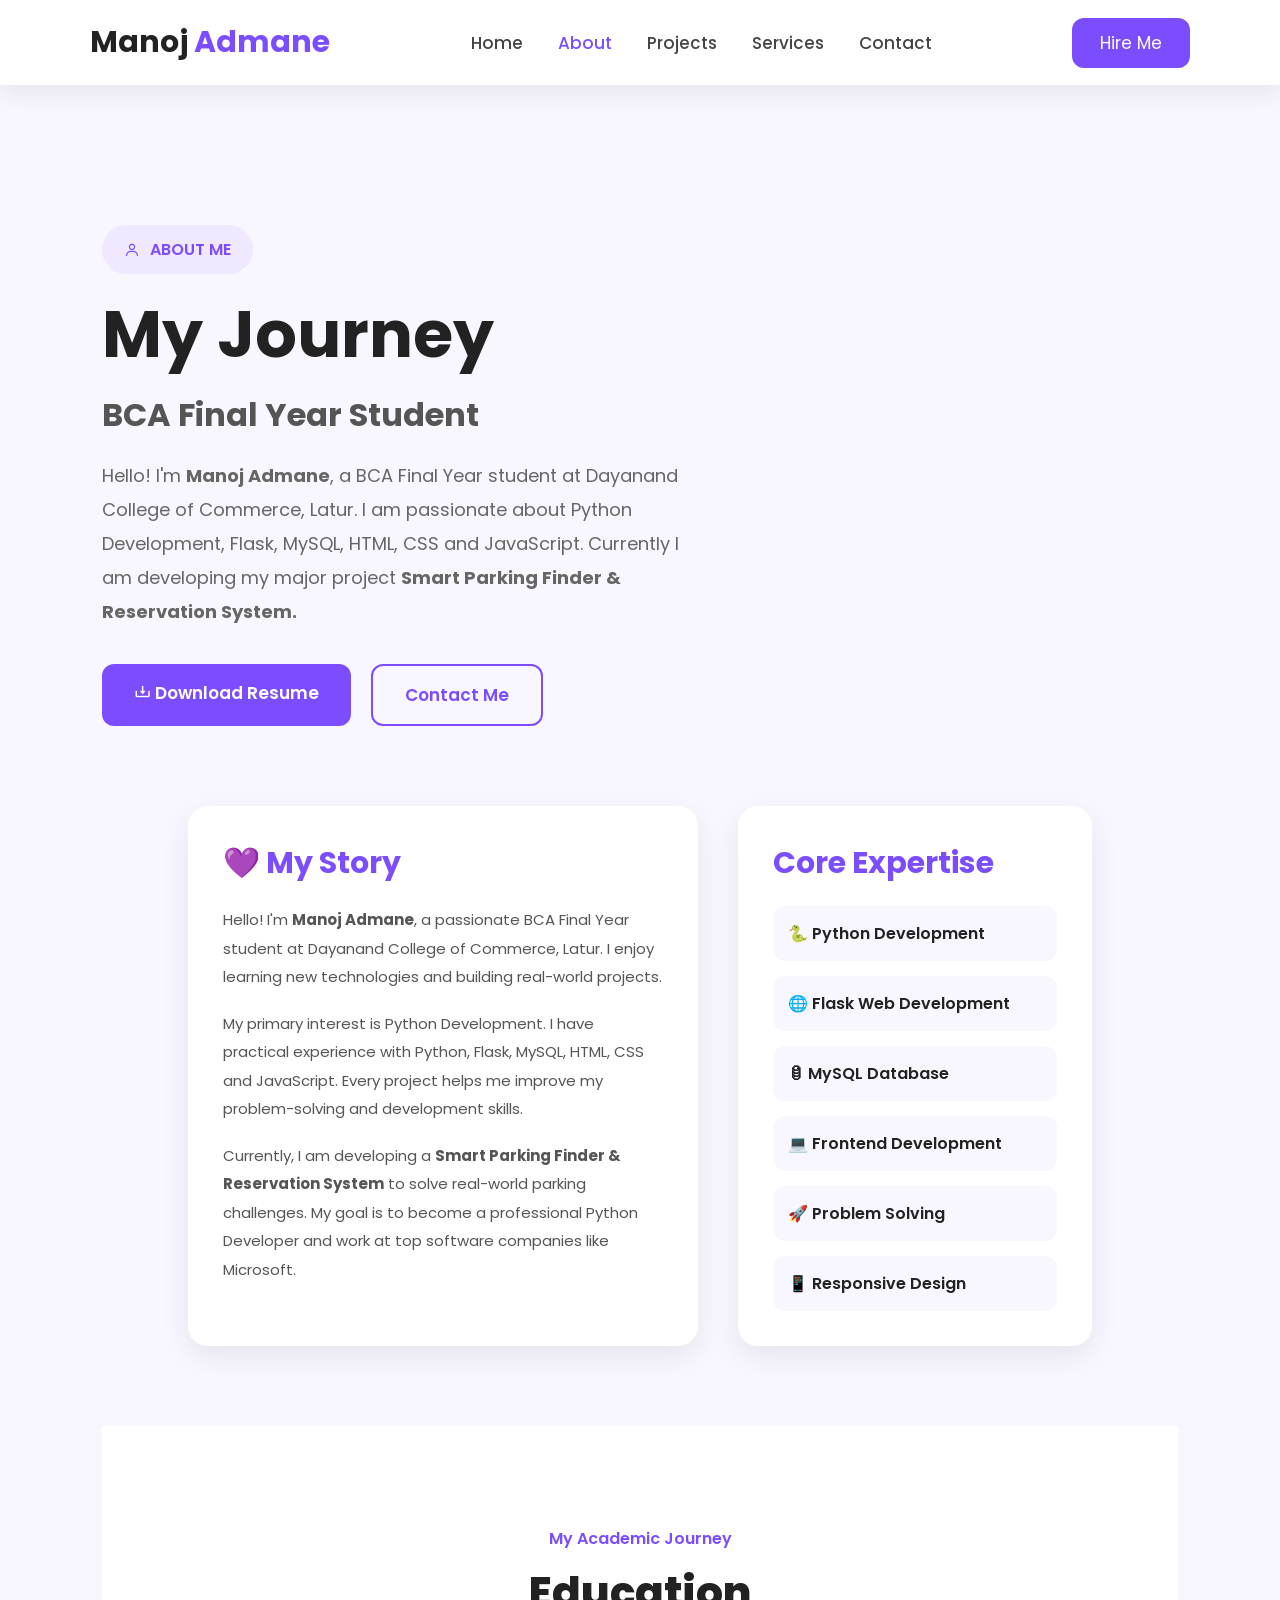
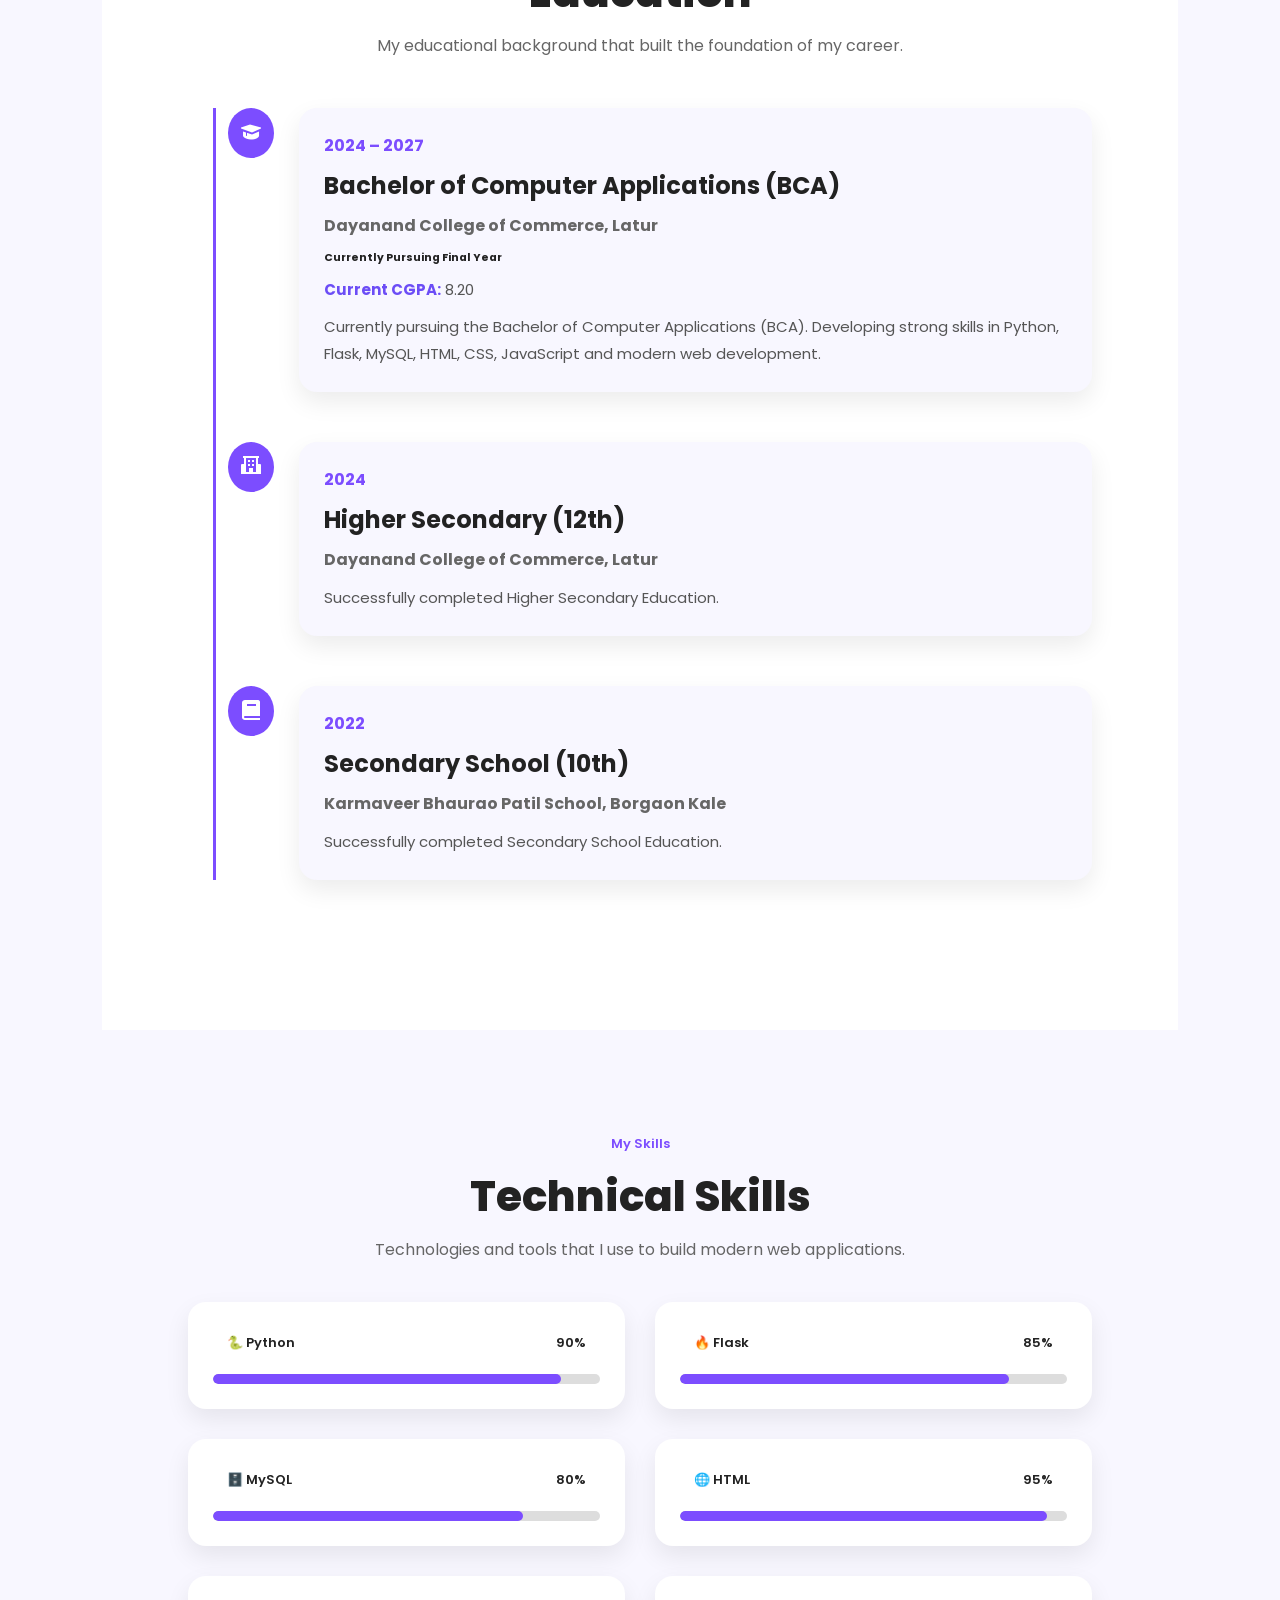
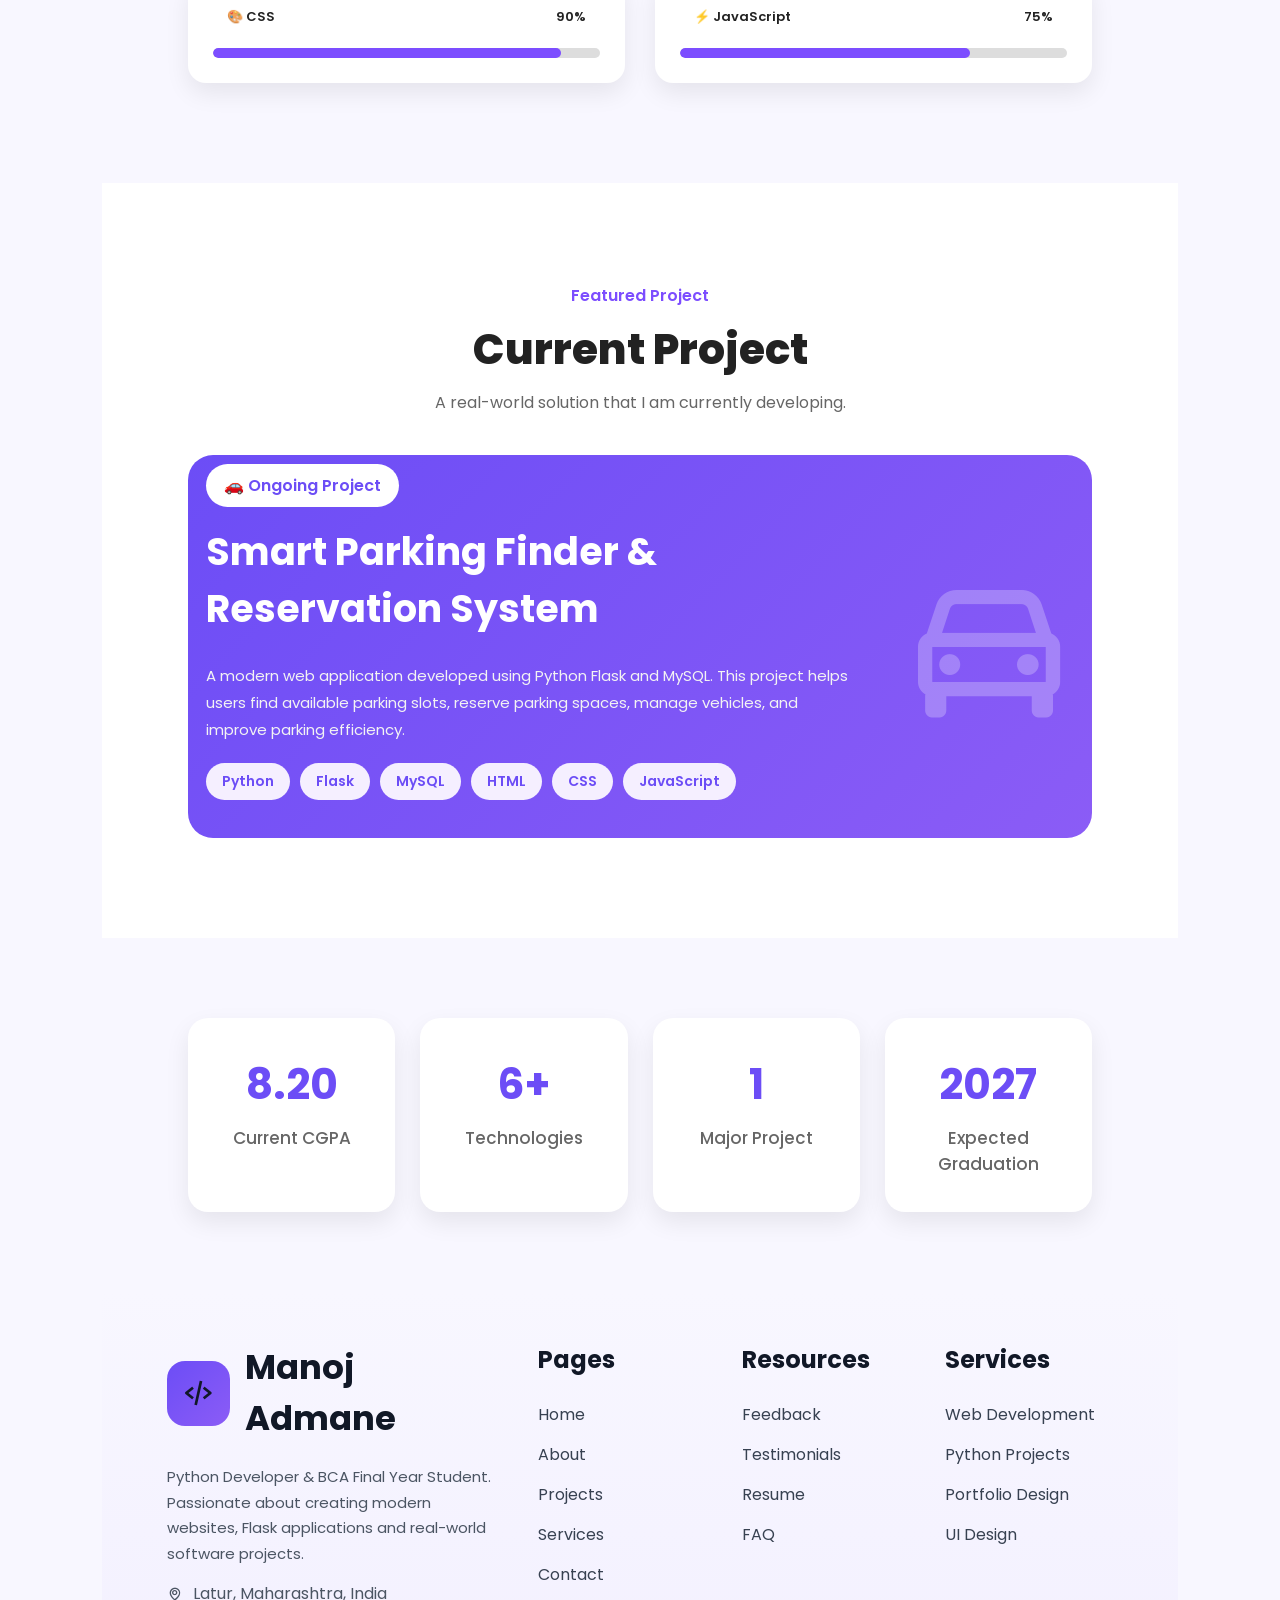
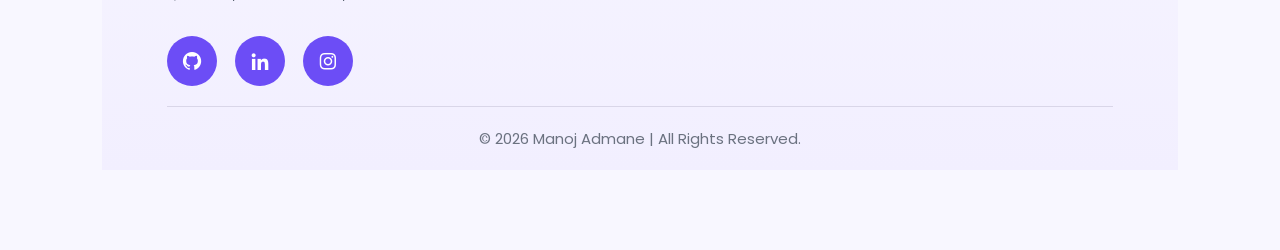
==== commit c77e491a: "Update about.html" ====
--- a/about.html
+++ b/about.html
@@ -102,11 +102,7 @@
 
         </div>
 
-        <div class="about-right">
-    <div class="about-image">
-        <img src="profile.png" alt="Profile">
-    </div>
-</div>
+     
  
 
     <!--================ ABOUT DETAILS ================-->
--- a/style.css
+++ b/style.css
@@ -1524,7 +1524,7 @@
 
 /*========== Responsive ==========*/
 
-@media(max-width:991px){
+@media(max-width:425px){
 
 .footer-container{
 grid-template-columns:1fr 1fr;
@@ -1661,9 +1661,6 @@
 /* ABOUT PAGE */
 
 .about-hero{
-    display:flex;
-    justify-content:space-between;
-    align-items:center;
     gap:80px;
     padding:140px 8% 80px;
     min-height:100vh;
@@ -1721,6 +1718,8 @@
 }
 
 .about-image{
+    width:360px;
+    height:450px;
     width:310px;
     height:400px;
     overflow:hidden;
@@ -1798,6 +1797,7 @@
     color:#fff;
     transform:translateX(8px);
 }
+
 /* ================================
    ABOUT RESPONSIVE
 ================================ */
@@ -2056,7 +2056,7 @@
 .css{width:90%;}
 .js{width:75%;}
 
-@media(max-width:768px){
+@media(max-width:425px){
 
 .skills-container{
 grid-template-columns:1fr;
@@ -2119,7 +2119,7 @@
     opacity:.25;
 }
 
-@media(max-width:768px){
+@media(max-width:425px){
 
 .project-card{
     flex-direction:column;
@@ -2256,7 +2256,7 @@
     font-weight:500;
 }
 
-@media(max-width:768px){
+@media(max-width:425px){
 
 .quick-stats{
     grid-template-columns:repeat(2,1fr);
@@ -3575,7 +3575,6 @@
 ========================================= */
 
 @media (max-width: 400px) {
-
     .header {
         padding: 12px 15px;
     }
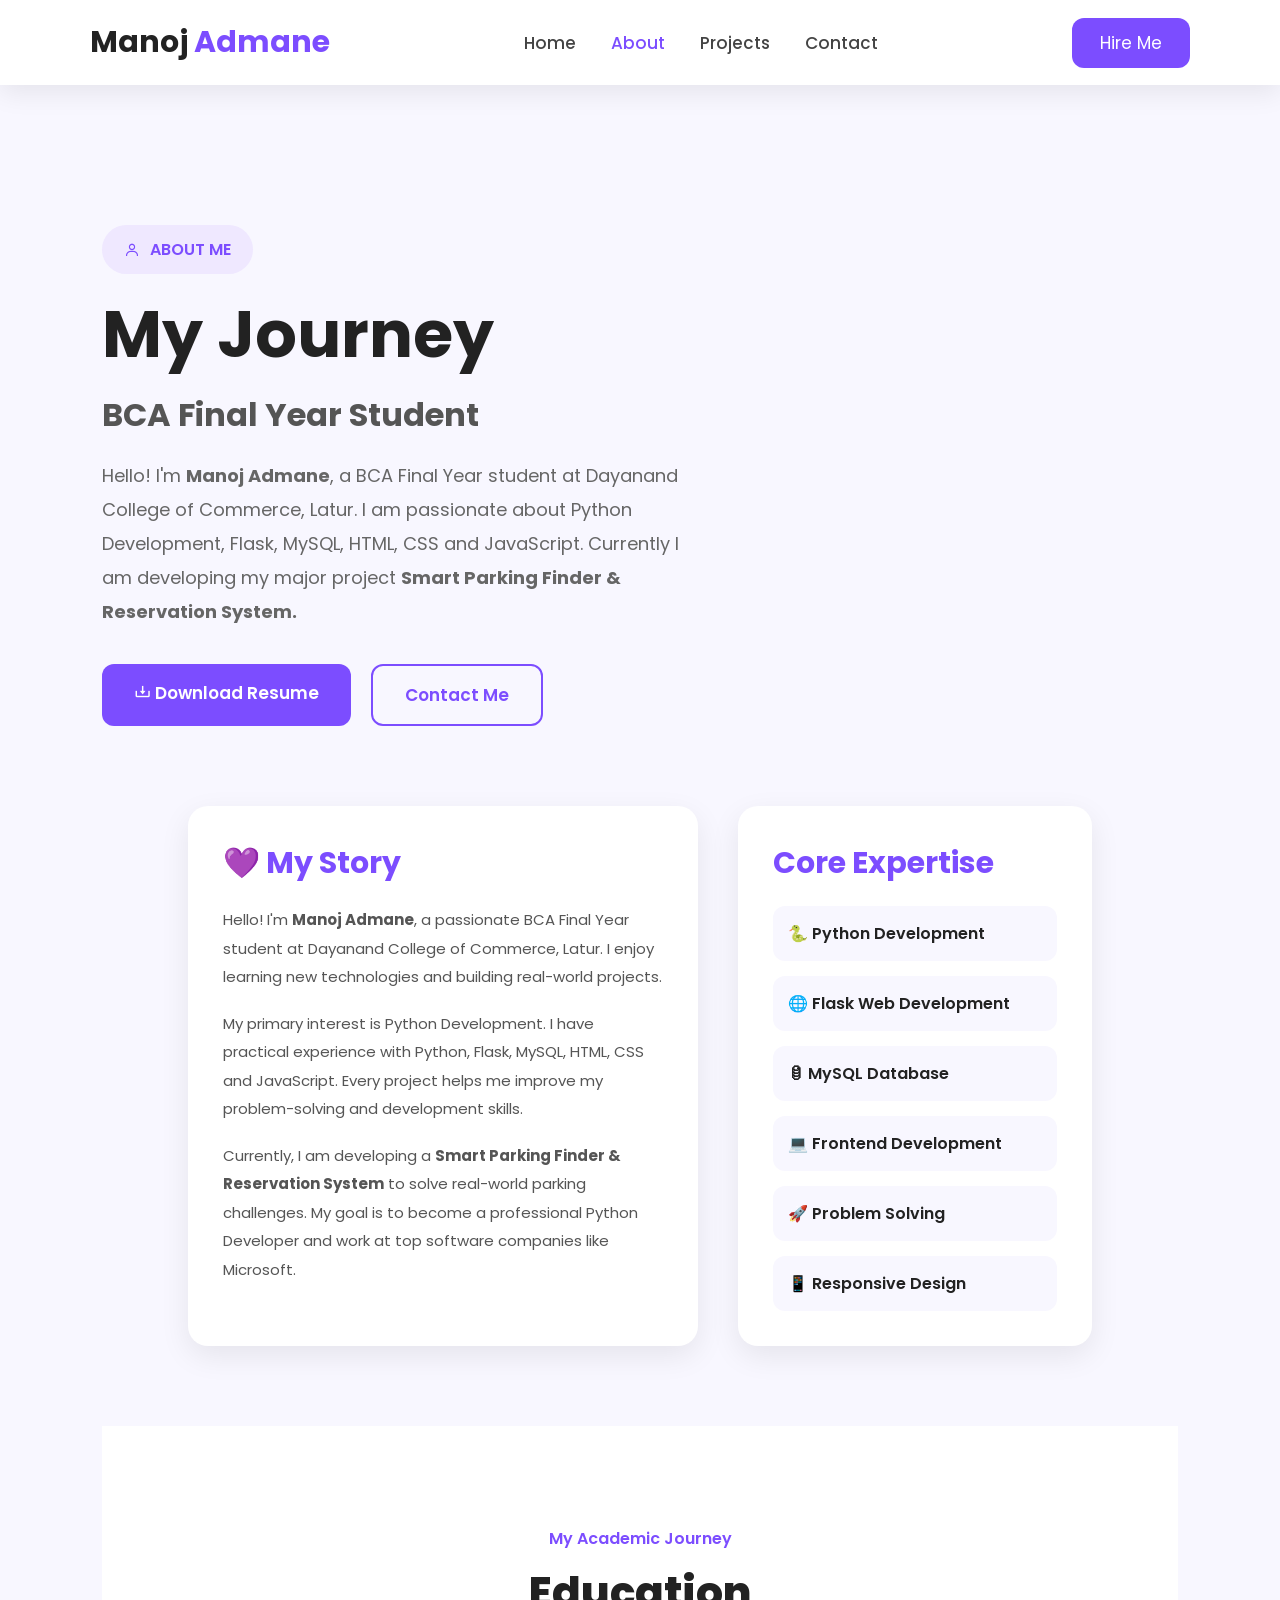
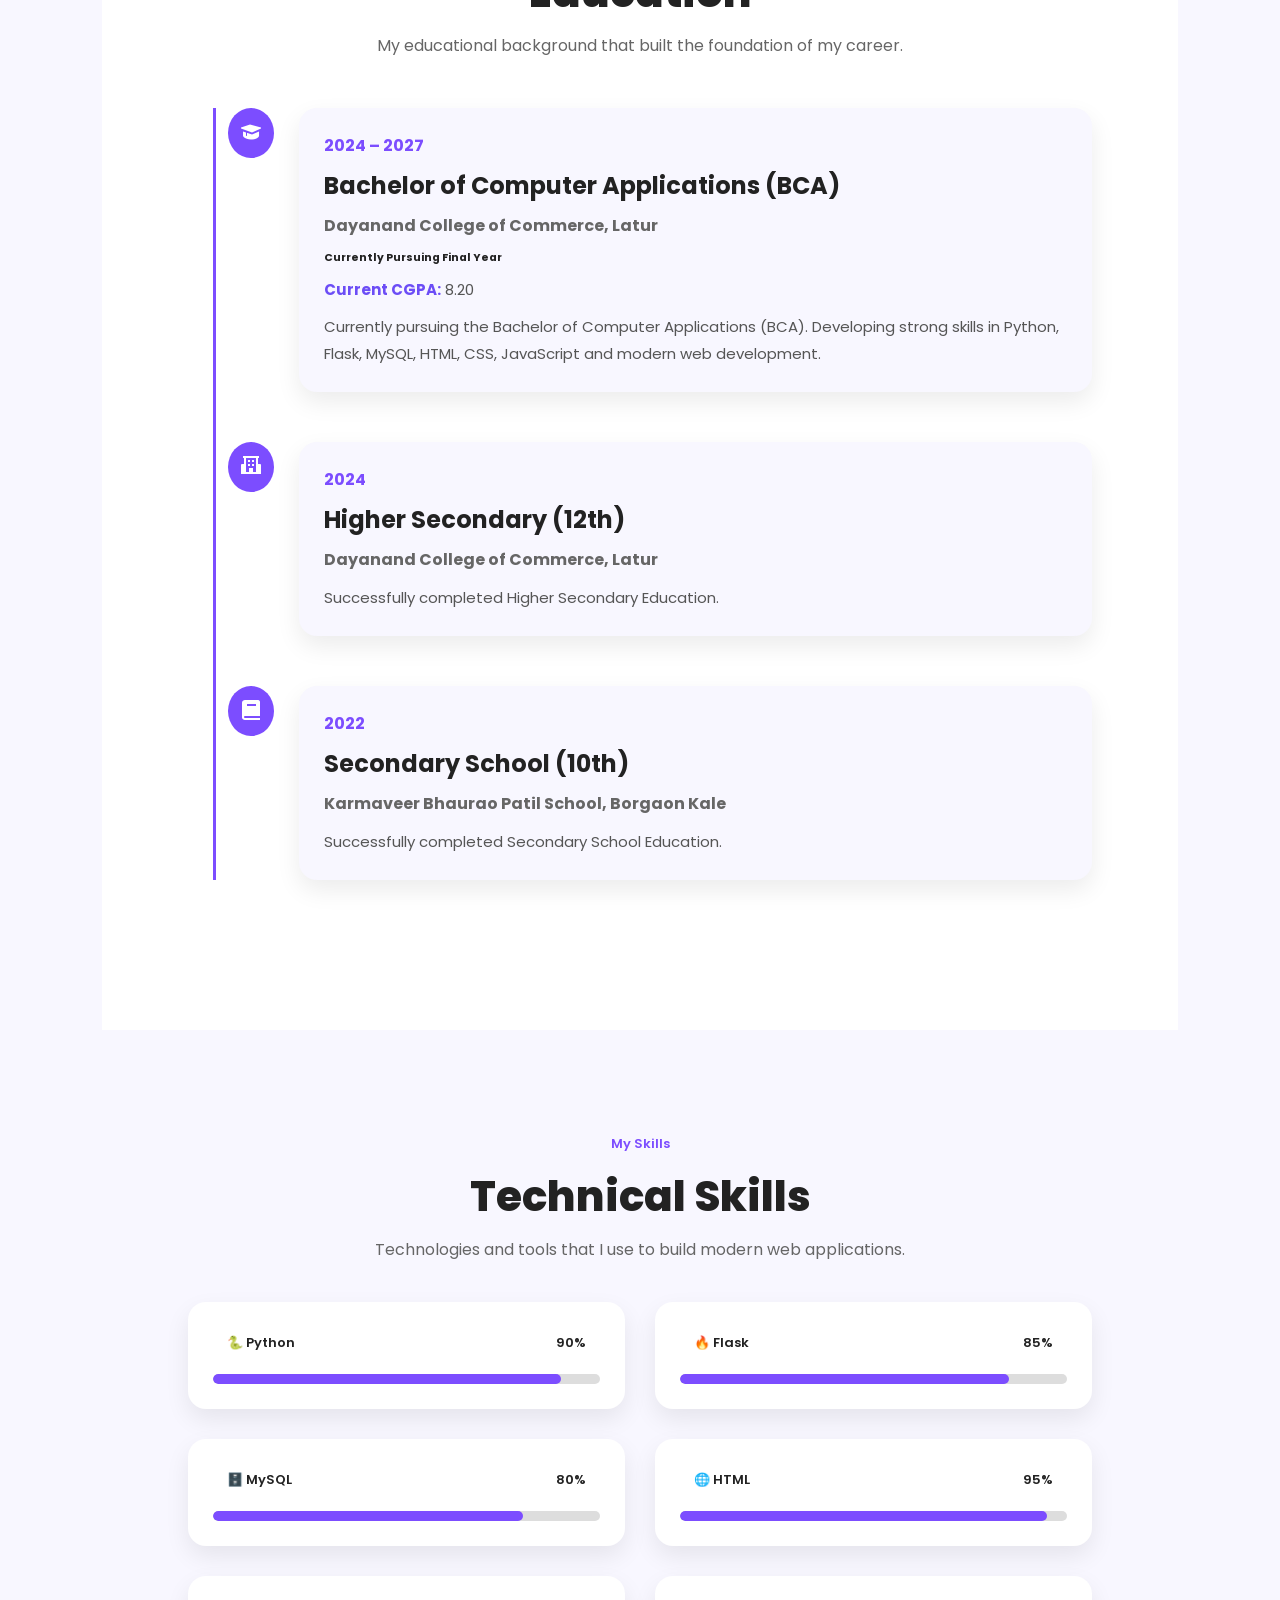
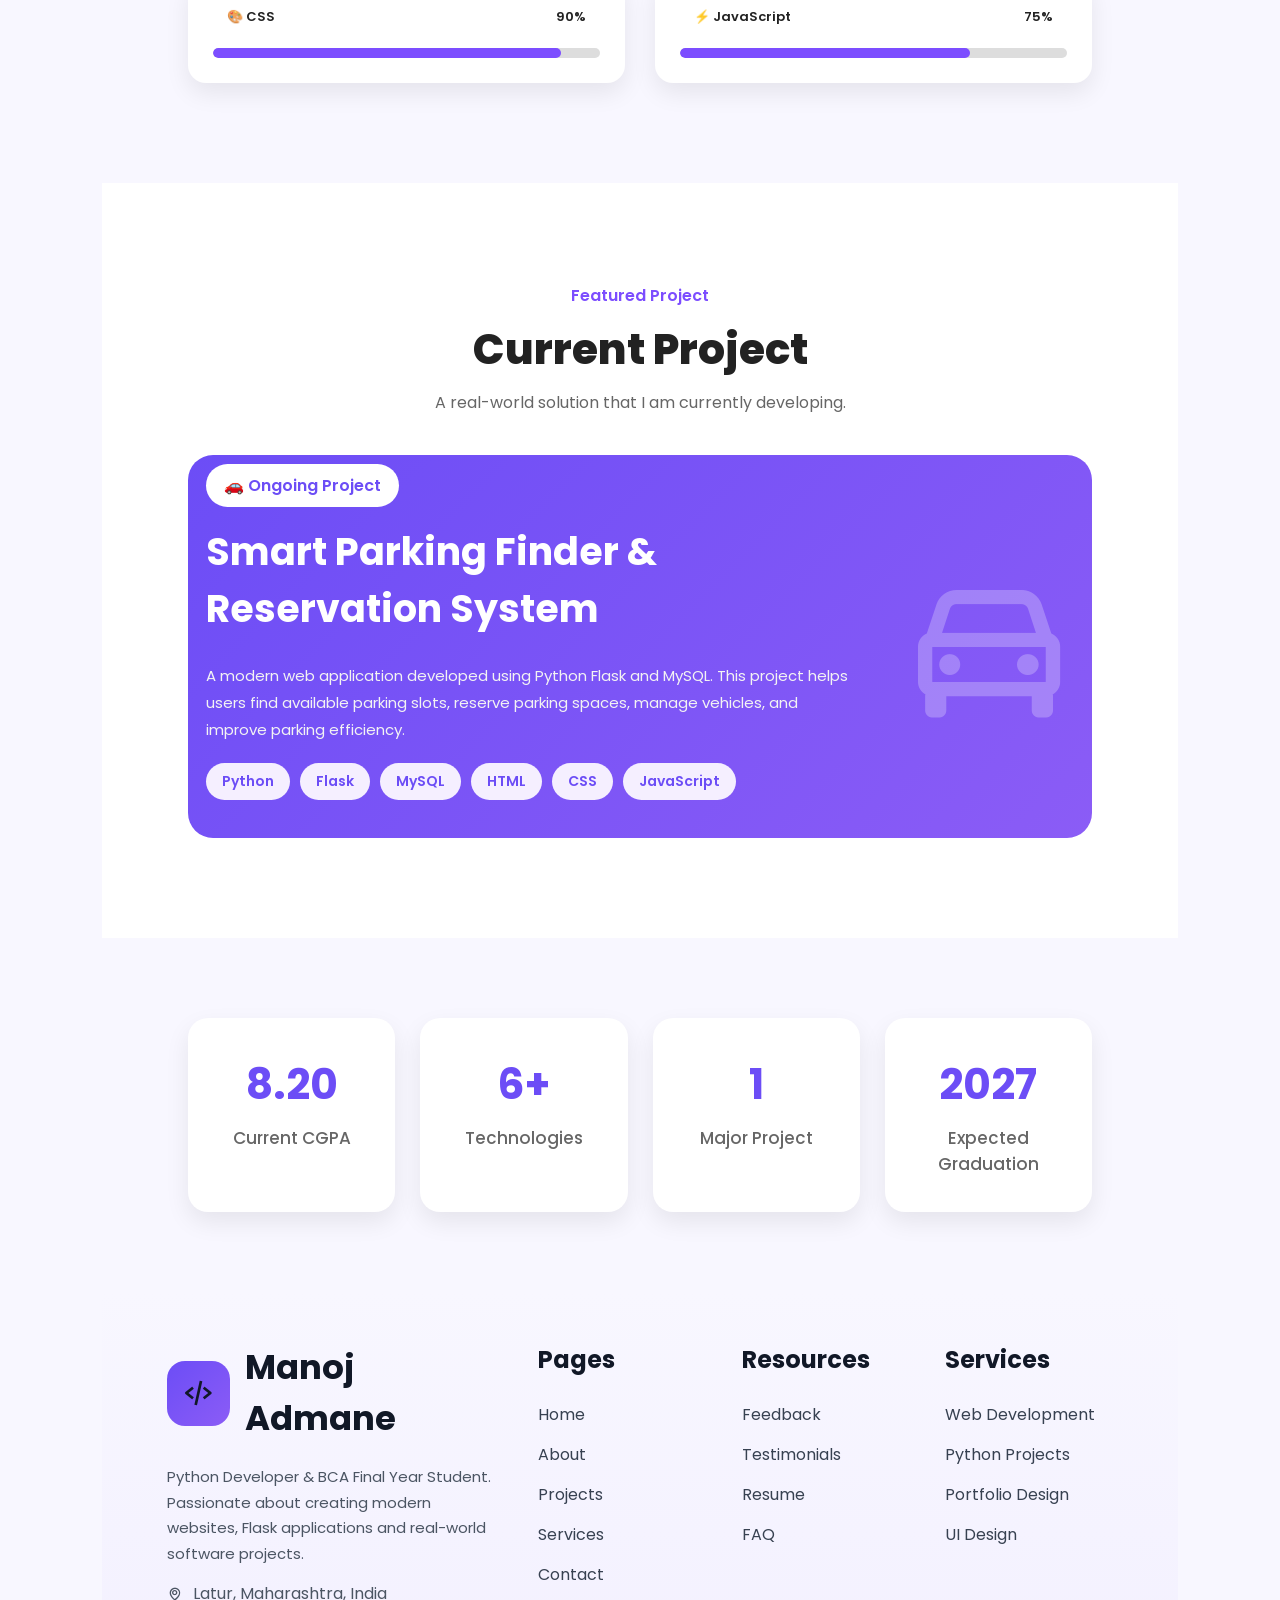
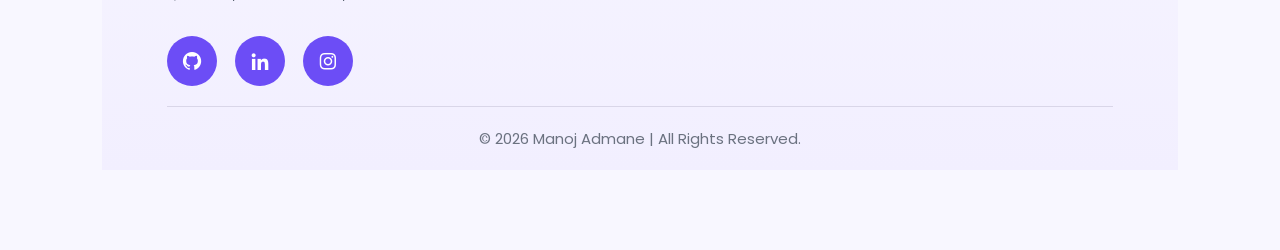
==== commit 839da5d9: "Remove Services link from navigation" ====
--- a/about.html
+++ b/about.html
@@ -37,7 +37,7 @@
 
             <a href="projects.html">Projects</a>
 
-            <a href="services.html">Services</a>
+            
 
             <a href="contact.html">Contact</a>
 
